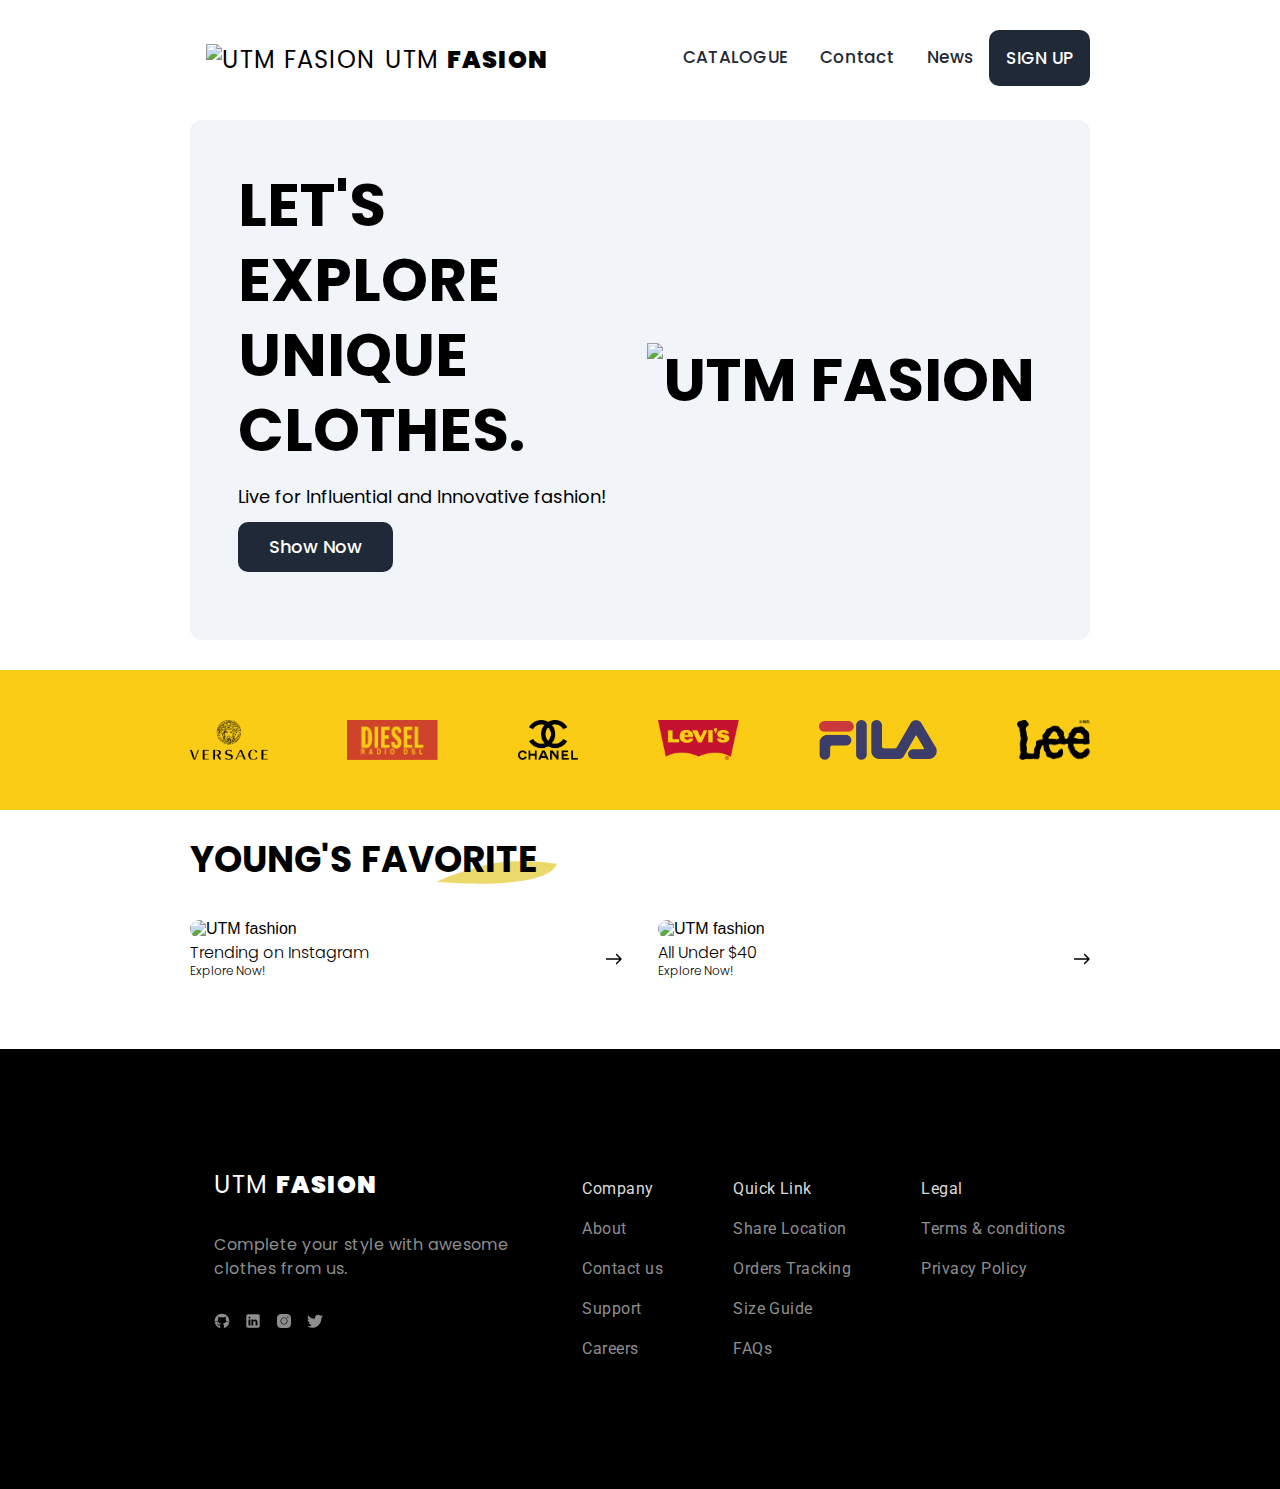
==== index.html @ 00e9301c "Redesign refactor" ====
<!doctype html>
<html>

<head>
  <meta charset="UTF-8" />
  <meta name="viewport" content="width=device-width, initial-scale=1.0" />
  <title>Cristian Brinza FAF-212 Lab2</title>
  <!-- CHANGE THESE VALUES -->
  <link rel="stylesheet" href="css/reset.css" />
  <link rel="stylesheet" href="css/style.css" />
  <script src="js/script.js"></script>


</head>

<body>



  <div class="topnav main" id="myTopnav">
    <a class="logo" href="#home"> <img id="topnav_logo" src="images/logo.png" alt="UTM FASION">UTM&nbsp;<span
        id="topnav_logo_bold"> FASION</span></a>
    <a href="#about" class="btn split">SIGN UP</a>

    <a href="#news" class="split">News</a>
    <a href="#contact" class="split" onclick="scroll_top_div('subscribe')">Contact</a>
    <a href="#news" class="split">CATALOGUE</a>
    <a href="javascript:void(0);" class="icon" onclick="myFunction()">
      <svg style="margin-right:30px" xmlns="http://www.w3.org/2000/svg" width="25" height="18" viewBox="0 0 18 12"
        fill="none">
        <path d="M0 12V10H18V12H0ZM0 7V5H18V7H0ZM0 2V0H18V2H0Z" fill="black" />
      </svg>
    </a>
  </div>


  </div>
  <div class="main">
    <div id="hero">
      <div id="hero_left">
        <div>
          <div>
            <span> LET'S <br class="br_hide">EXPLORE </span><br class="br_hide">
            <span>UNIQUE</span><br class="br_hide">
            <span> CLOTHES. </span>
          </div>


          <div id="hero_small_text">Live for Influential and Innovative fashion!</div>
        </div>

        <div class="btn btn_shop">
          Show Now
        </div>
      </div>

      <div id="hero_right">
        <img id="hero_img" src="images/hero_img.png" alt="UTM FASION">
      </div>
    </div>
  </div>



  <div id="companies">
    <div class="main" id="companies_inside">
      <img class="companies_logos_img" src="images/versace.png" alt="versace">
      <img class="companies_logos_img" src="images/disel.png" alt="">
      <img class="companies_logos_img" src="images/chanell.png" alt="">
      <img class="companies_logos_img" src="images/levis.png" alt="">
      <img class="companies_logos_img" src="images/fila.png" alt="">
      <img class="companies_logos_img" src="images/lee.png" alt="">




    </div>
  </div>





  <div class="main">


    <div id="young_title">
      Young's Favorite
      <svg id="young_svg" width="120" height="25" viewBox="0 0 186 35" fill="none" xmlns="http://www.w3.org/2000/svg">
        <path
          d="M84 3.97549C65.3333 8.30883 22.4 19.9755 0 31.9755C56.6667 37.3088 173.2 39.1755 186 3.97549C168 0.975492 122.4 -3.22451 84 3.97549Z"
          fill="#EBD96B"></path>
      </svg>

    </div>

      <div id="young_inside">

        <div class="young_card">
          <img class="young_inside_img" src="images/young_1.png" alt="UTM fashion">

          <div class="young_card_text">
            <div class="young_card_text_left">
              <span class="young_card_text_left_top">Trending on Instagram</span>
              <span class="young_card_text_left_bottom">Explore Now!</span>
            </div>
          
          <svg style="fill: #000;" width="1em" height="16" viewBox="0 0 34 24" fill="none"
            xmlns="http://www.w3.org/2000/svg">
            <path
              d="M33.0607 13.0607C33.6464 12.4749 33.6464 11.5251 33.0607 10.9393L23.5147 1.3934C22.9289 0.807611 21.9792 0.807611 21.3934 1.3934C20.8076 1.97919 20.8076 2.92893 21.3934 3.51472L29.8787 12L21.3934 20.4853C20.8076 21.0711 20.8076 22.0208 21.3934 22.6066C21.9792 23.1924 22.9289 23.1924 23.5147 22.6066L33.0607 13.0607ZM0 13.5L32 13.5V10.5L0 10.5L0 13.5Z">
            </path>
          </svg>
        </div>
      </div>

      <div class="young_card">
        <img class="young_inside_img" src="images/young_2.png" alt="UTM fashion">

        <div class="young_card_text">
          <div class="young_card_text_left">
            <span class="young_card_text_left_top">All Under $40</span>
            <span class="young_card_text_left_bottom">Explore Now!</span>
          </div>
        
        <svg style="fill: #000;" width="1em" height="16" viewBox="0 0 34 24" fill="none"
          xmlns="http://www.w3.org/2000/svg">
          <path
            d="M33.0607 13.0607C33.6464 12.4749 33.6464 11.5251 33.0607 10.9393L23.5147 1.3934C22.9289 0.807611 21.9792 0.807611 21.3934 1.3934C20.8076 1.97919 20.8076 2.92893 21.3934 3.51472L29.8787 12L21.3934 20.4853C20.8076 21.0711 20.8076 22.0208 21.3934 22.6066C21.9792 23.1924 22.9289 23.1924 23.5147 22.6066L33.0607 13.0607ZM0 13.5L32 13.5V10.5L0 10.5L0 13.5Z">
          </path>
        </svg>
      </div>
    

    </div>


  </div>
  </div>

  <footer>
    <div class="main">
      <div class="main" id="footer_inside">


        <div class="footer_div">

          <div id="footer_h1">
            UTM <span id="footer_logo_bold">FASION</span>
          </div>
          <div id="footer_h2">
            Complete your style with awesome clothes from us.
          </div>
          <div id="footer_icons">
            <svg class="text-2xl fill-current" xmlns="http://www.w3.org/2000/svg" viewBox="0 0 50 50" width="1em"
              height="1em">
              <path
                d="M17.791,46.836C18.502,46.53,19,45.823,19,45v-5.4c0-0.197,0.016-0.402,0.041-0.61C19.027,38.994,19.014,38.997,19,39 c0,0-3,0-3.6,0c-1.5,0-2.8-0.6-3.4-1.8c-0.7-1.3-1-3.5-2.8-4.7C8.9,32.3,9.1,32,9.7,32c0.6,0.1,1.9,0.9,2.7,2c0.9,1.1,1.8,2,3.4,2 c2.487,0,3.82-0.125,4.622-0.555C21.356,34.056,22.649,33,24,33v-0.025c-5.668-0.182-9.289-2.066-10.975-4.975 c-3.665,0.042-6.856,0.405-8.677,0.707c-0.058-0.327-0.108-0.656-0.151-0.987c1.797-0.296,4.843-0.647,8.345-0.714 c-0.112-0.276-0.209-0.559-0.291-0.849c-3.511-0.178-6.541-0.039-8.187,0.097c-0.02-0.332-0.047-0.663-0.051-0.999 c1.649-0.135,4.597-0.27,8.018-0.111c-0.079-0.5-0.13-1.011-0.13-1.543c0-1.7,0.6-3.5,1.7-5c-0.5-1.7-1.2-5.3,0.2-6.6 c2.7,0,4.6,1.3,5.5,2.1C21,13.4,22.9,13,25,13s4,0.4,5.6,1.1c0.9-0.8,2.8-2.1,5.5-2.1c1.5,1.4,0.7,5,0.2,6.6c1.1,1.5,1.7,3.2,1.6,5 c0,0.484-0.045,0.951-0.11,1.409c3.499-0.172,6.527-0.034,8.204,0.102c-0.002,0.337-0.033,0.666-0.051,0.999 c-1.671-0.138-4.775-0.28-8.359-0.089c-0.089,0.336-0.197,0.663-0.325,0.98c3.546,0.046,6.665,0.389,8.548,0.689 c-0.043,0.332-0.093,0.661-0.151,0.987c-1.912-0.306-5.171-0.664-8.879-0.682C35.112,30.873,31.557,32.75,26,32.969V33 c2.6,0,5,3.9,5,6.6V45c0,0.823,0.498,1.53,1.209,1.836C41.37,43.804,48,35.164,48,25C48,12.318,37.683,2,25,2S2,12.318,2,25 C2,35.164,8.63,43.804,17.791,46.836z">
              </path>
            </svg>
            <svg class="text-2xl fill-current" xmlns="http://www.w3.org/2000/svg" viewBox="0 0 50 50" width="1em"
              height="1em">
              <path
                d="M41,4H9C6.24,4,4,6.24,4,9v32c0,2.76,2.24,5,5,5h32c2.76,0,5-2.24,5-5V9C46,6.24,43.76,4,41,4z M17,20v19h-6V20H17z M11,14.47c0-1.4,1.2-2.47,3-2.47s2.93,1.07,3,2.47c0,1.4-1.12,2.53-3,2.53C12.2,17,11,15.87,11,14.47z M39,39h-6c0,0,0-9.26,0-10 c0-2-1-4-3.5-4.04h-0.08C27,24.96,26,27.02,26,29c0,0.91,0,10,0,10h-6V20h6v2.56c0,0,1.93-2.56,5.81-2.56 c3.97,0,7.19,2.73,7.19,8.26V39z">
              </path>
            </svg>
            <svg class="text-2xl fill-current" xmlns="http://www.w3.org/2000/svg" viewBox="0 0 50 50" width="1em"
              height="1em">
              <path
                d="M 16 3 C 8.83 3 3 8.83 3 16 L 3 34 C 3 41.17 8.83 47 16 47 L 34 47 C 41.17 47 47 41.17 47 34 L 47 16 C 47 8.83 41.17 3 34 3 L 16 3 z M 37 11 C 38.1 11 39 11.9 39 13 C 39 14.1 38.1 15 37 15 C 35.9 15 35 14.1 35 13 C 35 11.9 35.9 11 37 11 z M 25 14 C 31.07 14 36 18.93 36 25 C 36 31.07 31.07 36 25 36 C 18.93 36 14 31.07 14 25 C 14 18.93 18.93 14 25 14 z M 25 16 C 20.04 16 16 20.04 16 25 C 16 29.96 20.04 34 25 34 C 29.96 34 34 29.96 34 25 C 34 20.04 29.96 16 25 16 z">
              </path>
            </svg>
            <svg class="text-2xl fill-current" xmlns="http://www.w3.org/2000/svg" viewBox="0 0 50 50" width="1em"
              height="1em">
              <path
                d="M 50.0625 10.4375 C 48.214844 11.257813 46.234375 11.808594 44.152344 12.058594 C 46.277344 10.785156 47.910156 8.769531 48.675781 6.371094 C 46.691406 7.546875 44.484375 8.402344 42.144531 8.863281 C 40.269531 6.863281 37.597656 5.617188 34.640625 5.617188 C 28.960938 5.617188 24.355469 10.21875 24.355469 15.898438 C 24.355469 16.703125 24.449219 17.488281 24.625 18.242188 C 16.078125 17.8125 8.503906 13.71875 3.429688 7.496094 C 2.542969 9.019531 2.039063 10.785156 2.039063 12.667969 C 2.039063 16.234375 3.851563 19.382813 6.613281 21.230469 C 4.925781 21.175781 3.339844 20.710938 1.953125 19.941406 C 1.953125 19.984375 1.953125 20.027344 1.953125 20.070313 C 1.953125 25.054688 5.5 29.207031 10.199219 30.15625 C 9.339844 30.390625 8.429688 30.515625 7.492188 30.515625 C 6.828125 30.515625 6.183594 30.453125 5.554688 30.328125 C 6.867188 34.410156 10.664063 37.390625 15.160156 37.472656 C 11.644531 40.230469 7.210938 41.871094 2.390625 41.871094 C 1.558594 41.871094 0.742188 41.824219 -0.0585938 41.726563 C 4.488281 44.648438 9.894531 46.347656 15.703125 46.347656 C 34.617188 46.347656 44.960938 30.679688 44.960938 17.09375 C 44.960938 16.648438 44.949219 16.199219 44.933594 15.761719 C 46.941406 14.3125 48.683594 12.5 50.0625 10.4375 Z">
              </path>
            </svg>
          </div>
        </div>

        <div id="footer_right">

          <div>
            <div class="footer_title">Company</div>
            <div>About</div>
            <div>Contact us</div>
            <div>Support</div>
            <div>Careers</div>

          </div>
          <div>
            <div class="footer_title">Quick Link</div>
            <div>Share Location</div>
            <div>Orders Tracking</div>
            <div>Size Guide</div>
            <div>FAQs</div>

          </div>
          <div>
            <div class="footer_title">Legal</div>
            <div>Terms & conditions</div>
            <div>Privacy Policy</div>

          </div>
        </div>
      </div>
    </div>
  </footer>

</body>

</html>
---- css/style.css ----
@import url("https://fonts.googleapis.com/css?family=Inter");
@import url("https://fonts.googleapis.com/css2?family=Poppins:ital,wght@0,100;0,200;0,300;0,400;0,500;0,600;0,700;0,800;0,900;1,100;1,200;1,300;1,400;1,500;1,600;1,700;1,800;1,900&display=swap");
@import url("https://fonts.googleapis.com/css2?family=Roboto:ital,wght@0,100;0,300;0,400;0,500;0,700;0,900;1,100;1,300;1,400;1,500;1,700;1,900&display=swap");

body {
  margin: 0;
  font-family: Arial, Helvetica, sans-serif;
}

.btn {
  color: #fff !important;
  font-family: Poppins;
  font-size: 30px;
  font-style: normal;
  font-weight: 500;
  line-height: normal;
  letter-spacing: -1.5px;
  border-radius: 10px;
  background: rgb(31 41 55);
  padding: 20px 40px;
  border: 1px solid transparent;
}

.btn:hover {
  color: rgb(31 41 55) !important;
  background-color: white !important;
  border: 1px solid rgb(31 41 55);
}

.main {
  max-width: 1240px;
  margin: 0 auto;
}

.topnav {
  overflow: hidden;
  background-color: white;
  margin-top: 30px;
  margin-bottom: 30px;
}


.topnav a {
  float: left;
  color: rgb(31 41 55);
  font-family: Poppins;
  font-size: 22px;
  font-style: normal;
  font-weight: 500;
  line-height: normal;
  letter-spacing: 0.22px;
  text-align: center;
  padding: 14px 16px;
  text-decoration: none;
  font-size: 17px;

  text-align: center;
  display: flex;
  align-items: center;
}

/* Create a right-aligned (split) link inside the navigation bar */
.topnav a.split {
  float: right;
}

.topnav .logo {
  text-align: center;
  display: flex;
  align-items: center;
  color: #000;
  font-family: Poppins;
  font-size: 1.5rem;
  line-height: 2rem;
  font-style: normal;
  font-weight: 400;
  letter-spacing: 1.2px;
}

#topnav_logo_bold {
  font-weight: 900;
}

#topnav_logo {
  height: 2rem;
  width: auto;
  margin-right: 10px;
}
.topnav .icon {
  display: none;
}

@media screen and (max-width: 950px) {
  .topnav a:not(:first-child) {
    display: none;
  }
  .topnav a.icon {
    float: right;
    display: block;
  }
}

@media screen and (max-width: 950px) {
  .topnav.responsive {
    position: relative;
    width: 98vw;
    margin: 30px auto;
  }
  .topnav.responsive .icon {
    position: absolute;
    right: 0;
    top: 0;
  }
  .topnav.responsive a {
    float: none;
    display: block;
    text-align: left;
  }
}

footer {
  width: 100%;
  background: #000;
  color: #fff;
  padding: 120px 0;
  box-sizing: border-box;

  color: #8e8e8e;
  font-family: Roboto;
  font-size: 1rem;
  font-style: normal;
  font-weight: 400;
  line-height: 40px; /* 166.667% */
  letter-spacing: 0.48px;
}

#footer_inside {
  display: flex;
  justify-content: space-around;
}

.fill-current {
  fill: currentColor;
}
#footer_logo_bold {
  font-weight: 900;
}

#footer_h1 {
  color: #fff;
  font-family: Poppins;
  font-style: normal;
  font-weight: 400;

  letter-spacing: 1.2px;
  font-size: 1.5rem;
  line-height: 2rem;
}

#footer_h2 {
  color: #8e8e8e;
  font-family: Poppins, ui-sans-serif, system-ui, -apple-system,
    BlinkMacSystemFont, Segoe UI, Roboto, Helvetica Neue, Arial, Noto Sans,
    sans-serif, "Apple Color Emoji", "Segoe UI Emoji", Segoe UI Symbol,
    "Noto Color Emoji";
  font-size: 1rem;
  font-style: normal;
  font-weight: 400;
  line-height: 24px;
  letter-spacing: 0.48px;
  margin: 32px 0;
  max-width: 20rem;
}

#footer_icons {
  display: flex;
  gap: 15px;
}

#footer_div {
  max-width: 250px;
}

#footer_right {
  gap: 70px;
  display: flex;
}

.footer_title {
  color: #d9d9d9;
}




#hero{
    width: 100%;
    padding-left: 3rem;
    padding-right: 3rem;
    box-sizing: border-box;
    background-color: rgb(241 245 249 );
    display: flex;
    padding-top: 3rem;
    padding-bottom: 3rem;
    border-radius: 0.75rem ;
    -webkit-border-radius: 0.75rem ;
    -moz-border-radius: 0.75rem ;
    -ms-border-radius: 0.75rem ;
    -o-border-radius: 0.75rem ;
    font-family: Poppins;
    line-height: 1.25;
    font-weight: 700;
    font-size: 3.75rem;
    color: #000;
    justify-content: space-between;
    margin-bottom: 30px;
    
}

#hero_left{
  gap: 1rem;
  display: flex;
    flex-direction: column;
    align-items: flex-start;
}

#hero_small_text{
  font-size: 1.125rem;
    line-height: 1;
    font-weight: 400;
    margin-top: 20px;
}

.btn_shop{
  font-size: 1.125rem;
    line-height: 1.75rem;
    letter-spacing: normal;
    display: flex;
    justify-content: center;
    align-items: center;
    padding: 10px 30px;
    margin-bottom: 1.25rem;
}


#hero_img{
  max-height: 32rem;
}

#hero_right{
  width: 50%;
  display: flex;
}


#companies{
background-color: rgb(250, 204, 21);
width: 100%;
margin: 30px 0;
padding: 50px 0;
}


#companies_inside{
  display: flex;
  justify-content: space-between;

}
.companies_logos_img{
height: 60px;
}



#young_title{
  font-weight: 700;
  font-size: 2.25rem;
    line-height: 2.5rem;
    font-family: Poppins;
    color: #000;
    text-transform: uppercase;
}


#young_svg{

    margin-left: -100px;
    margin-top: 20px;
    position: absolute;
    z-index: -3;

}


#young_inside{
  margin:2.5rem 0;
  display: flex;
    justify-content: space-between;
    align-items: center;
}
.young_inside_img{
  width: 100%;
  height: 20rem;
  border-radius: 0.75rem ;
  -webkit-border-radius: 0.75rem ;
  -moz-border-radius: 0.75rem ;
  -ms-border-radius: 0.75rem ;
  -o-border-radius: 0.75rem ;
  object-fit: cover;
  object-position: top;
}


.young_card{
  width: 48%;
  margin-bottom: 30px;

}


.young_card_text{
  display: flex;
  font-family: Poppins;
  font-weight: 300;
  display: flex;
  align-items: center;
  justify-content: space-between;
}

.young_card_text_left{
  margin-top: 5px;
  display: flex;
  flex-direction: column;
}
.young_card_text_left_top{
  font-size: 1rem;
    line-height: 1.25rem;
}

.young_card_text_left_bottom{
  font-size: 0.75rem;
    line-height: 1rem;
}




@media (max-width:1300px) {
  .companies_logos_img {
    height: 40px;
}

.main {
  max-width: 900px;
 
}

#hero_img {
  max-height: 25rem;
}
#hero_right {
  align-items: center;
  justify-content: center;
}
}








@media (max-width:950px) {


  .br_hide{
    display: none;
  }


  #hero {

    justify-content: center;
    flex-direction: column;
    align-items: center;
    text-align: center;
    width: 96vw;
    margin-left: auto;
    margin-right: auto;
}
#hero_left {
  align-items: center;
}
#companies_inside {
  display: flex;
  justify-content: space-around;
  gap: 40px;
  padding: 50px;
  box-sizing: border-box;
  flex-wrap: wrap;
  flex-direction: row;
}

footer{
  padding-left: 20px;
  padding-right: 20px;
  box-sizing: border-box;
}
#footer_inside {
  display: flex;
  justify-content: space-around;
  flex-direction: column-reverse;
  gap: 60px;
  align-items: center;
  max-width: 550px;
  width: 100%;
}
.footer_div{
  display: flex;
    flex-direction: column;
    align-items: flex-start;
    width: 100%;
   
}
#footer_h2{
  margin: 5px 0 10px 0;
}
#footer_right {
  display: flex;
  justify-content: space-between;
  width: 100%;
  align-items: flex-start;

}

#young_inside {
  flex-direction: column;
}

.young_card {
  width: 70%;
}

#young_title{
  width: 70%;
  margin-left: auto;
  margin-right: auto;
}


}


@media (max-width:650px) {
  .young_card {
    width: 90%;
}
#young_title{
  width: 90%;
  margin-left: auto;
  margin-right: auto;
}
#hero{
  padding-left: 1rem;
    padding-right: 1rem 
}

#footer_right {
  display: flex;
  justify-content: space-between;
  flex-direction: row;
  flex-wrap: wrap;
  width: 100%;
  align-items: center;
  gap: 30px;
}


.footer_div, .footer_h2 {
  align-items: center;

}

footer{
  padding-left: 30px;
  padding-right: 30px;
  box-sizing: border-box;
}
}
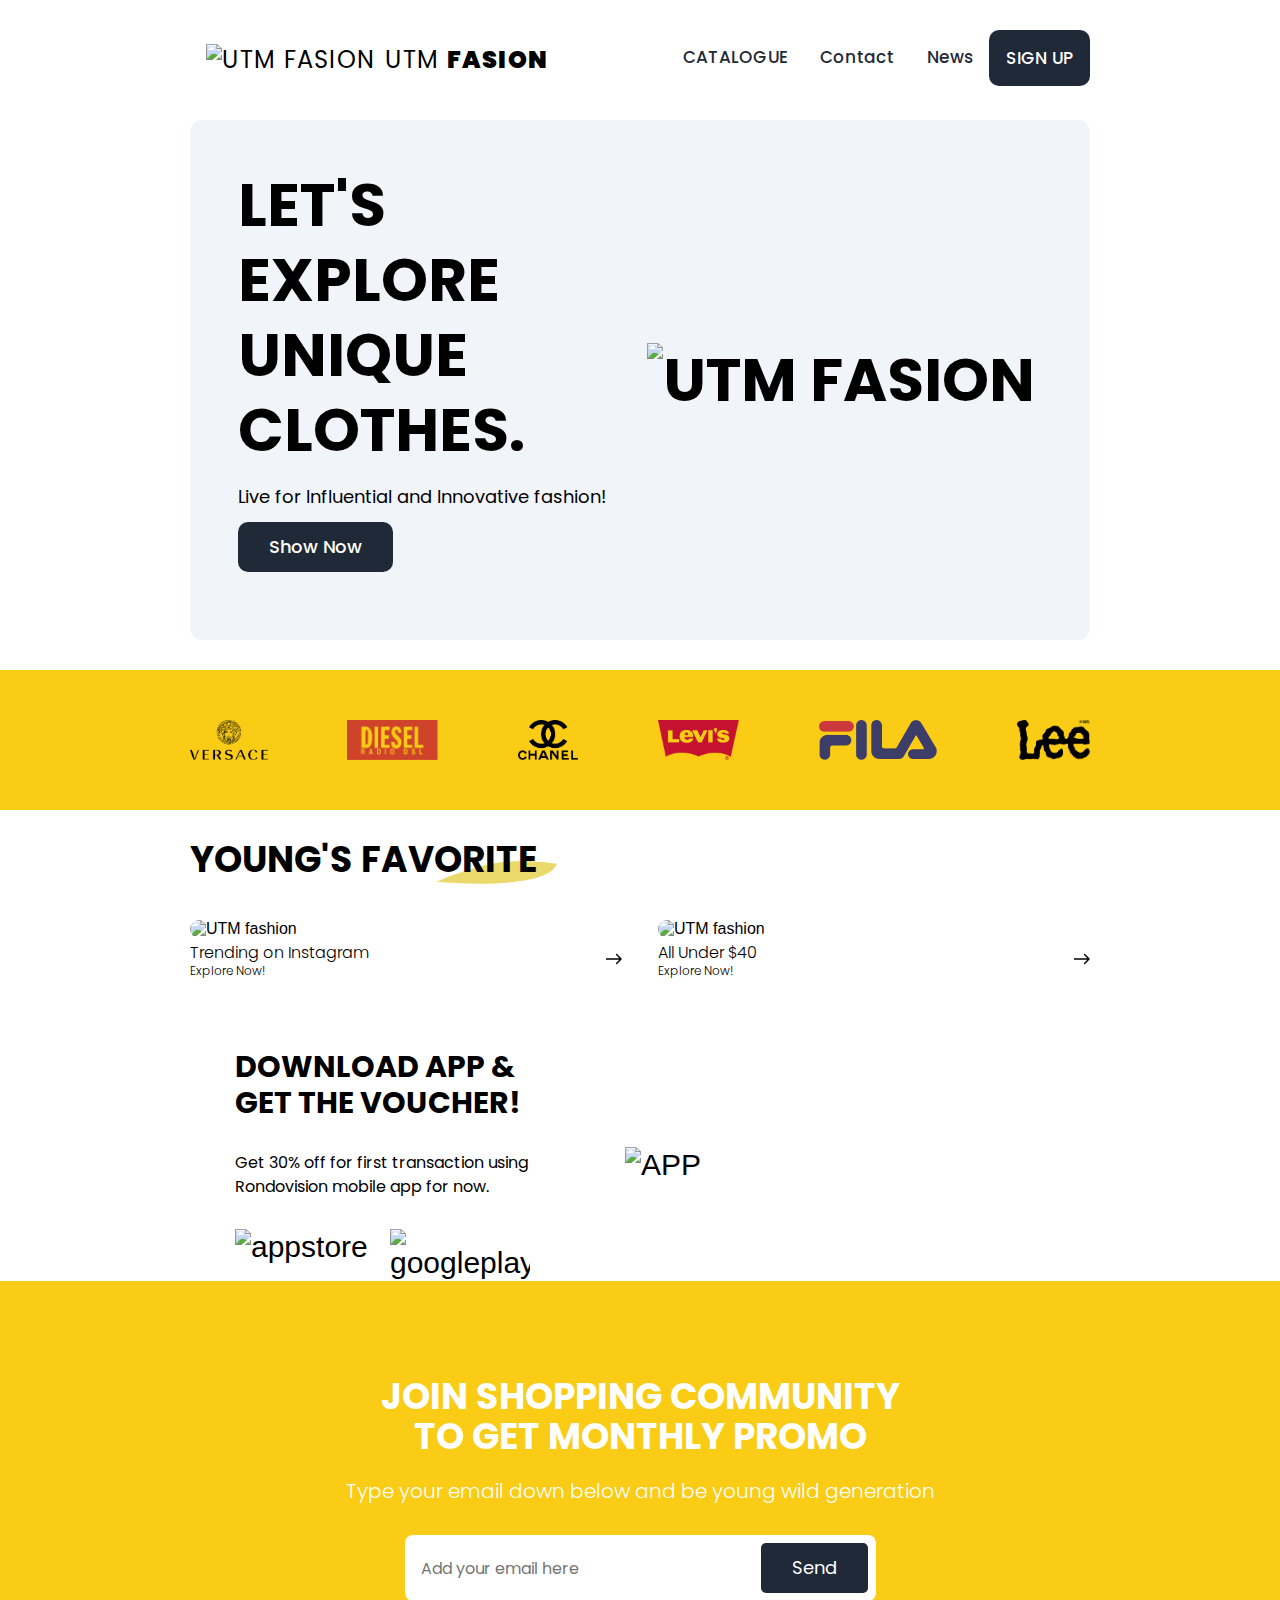
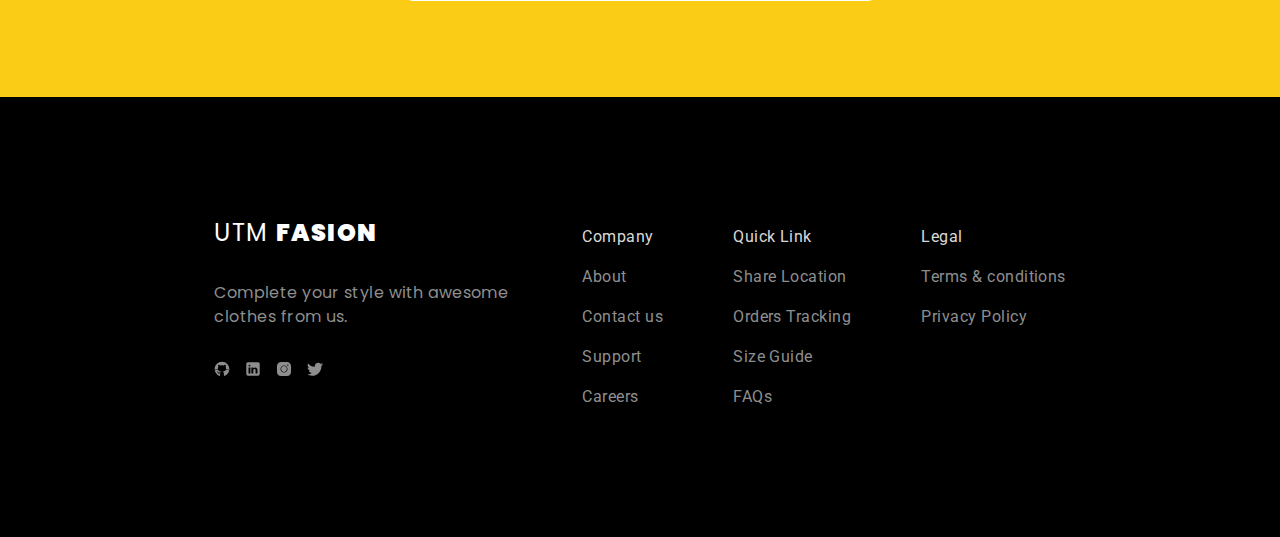
==== commit bd174a7b: "added new app responsive block" ====
--- a/index.html
+++ b/index.html
@@ -136,7 +136,52 @@
 
 
   </div>
-  </div>
+
+
+<div class="main" id="app">
+
+  <div id="app_left">
+    <div id="app_title">
+DOWNLOAD APP &amp; 
+        <br> 
+        GET THE VOUCHER!
+    </div>
+
+    <p id="app_subtitle">Get 30% off for first transaction using Rondovision mobile app for now.</p>
+ <div id="app_btns">
+  <img class="app_btn" src="images/appstore.png" alt="appstore">
+  <img class="app_btn" src="images/googleplay.png" alt="googleplay">
+ </div>
+ 
+  </div>
+    <img id="app_img" src="images/app.png" alt="APP">
+  
+</div>
+
+  </div>
+
+<div id="subscribe">
+
+<div class="main" id="subscribe_inside">
+
+
+  <div id="subscribe_text">
+    JOIN SHOPPING COMMUNITY TO GET MONTHLY PROMO
+  </div>
+  <div id="subscribe_subtext">
+    Type your email down below and be young wild generation
+  </div>
+
+  <form id="subscribe_form">
+    <input  type="email" placeholder="Add your email here" required="" id="subscribe_input">
+    <button type="submit" class="subscribe_form_btn">Send</button>
+  </form>
+</div>
+
+
+</div>
+
+
 
   <footer>
     <div class="main">
--- a/css/style.css
+++ b/css/style.css
@@ -343,6 +343,131 @@
 }
 
 
+#subscribe{
+  width: 100%;
+  background-color: #facc15;
+  padding-top: 6rem;
+    padding-bottom: 6rem;
+}
+
+#subscribe_text{
+  font-weight: 500;
+color: #fff;
+font-size: 2.25rem;
+line-height: 2.5rem;
+    font-family: Poppins;
+  font-weight: 700;
+  
+  max-width: 36rem;
+  width: 100%;
+  text-align: center;
+  margin-bottom: 20px;
+}
+
+
+#subscribe_subtext{
+  font-weight: 500;
+color: #fff;
+    font-size: 1.25rem;
+    line-height: 1.75rem;
+    font-family: Poppins;
+  font-weight: 300;
+  text-align: center;
+  width: 100%;
+
+  margin-bottom: 30px;
+  
+}
+
+#subscribe_inside{
+  display: flex;
+  flex-direction: column;
+  align-items: center;
+}
+
+#subscribe_form{
+  display: flex;
+  gap: 1rem;
+  margin-left: auto;
+  margin-right: auto;
+  background-color: #fff;
+  border-radius: 0.5rem ;
+  -webkit-border-radius: 0.5rem ;
+  -moz-border-radius: 0.5rem ;
+  -ms-border-radius: 0.5rem ;
+  -o-border-radius: 0.5rem ;
+  padding: 0.5rem;
+}
+
+.subscribe_form_btn{
+    font-size: 1.125rem;
+    line-height: 1.75rem;
+    letter-spacing: normal;
+    padding: 10px 30px;
+    color: #fff !important;
+    font-family: Poppins;
+    border-radius: 5px;
+    background: rgb(31 41 55);
+    border: 1px solid transparent;
+    -webkit-border-radius: 5px;
+    -moz-border-radius: 5px;
+    -ms-border-radius: 5px;
+    -o-border-radius: 5px;
+}
+
+#subscribe_input{
+  padding-left: 0.5rem;
+    padding-right: 0.5rem;
+    background-color: transparent;
+    font-family: Poppins;
+    color: #f1f1f1;
+    box-sizing: border-box;
+    border-width: 0;
+    border-style: solid;
+    border-color: #e5e7eb;
+    border-radius: 5px;
+    font-size: 1rem;
+
+   
+}
+
+#app{
+  font-size: 1.875rem;
+    line-height: 2.25rem;
+    display: flex;
+    justify-content: space-around;
+    align-items: center;
+}
+
+#app_title{
+  font-family: Poppins;
+  font-weight: 700;
+  font-size: 1.875rem;
+    line-height: 2.25rem;
+}
+
+#app_img{
+  width: 420px;
+}
+
+#app_btns{
+  display: flex;
+  gap:15px
+}
+
+.app_btn{
+  width: 140px;
+  height: auto;
+}
+#app_subtitle{
+  font-family: Poppins;
+  font-weight: 400;
+  font-size: 1rem;
+    line-height: 1.5rem;
+    max-width: 300px;
+    margin: 30px 0;
+
+}
 
 
 @media (max-width:1300px) {
@@ -452,7 +577,16 @@
 }
 
 
+@media (max-width:750px) {
+  #app {
+    flex-direction: column;
+    gap: 20px;
+}
+
+}
 @media (max-width:650px) {
+
+
   .young_card {
     width: 90%;
 }
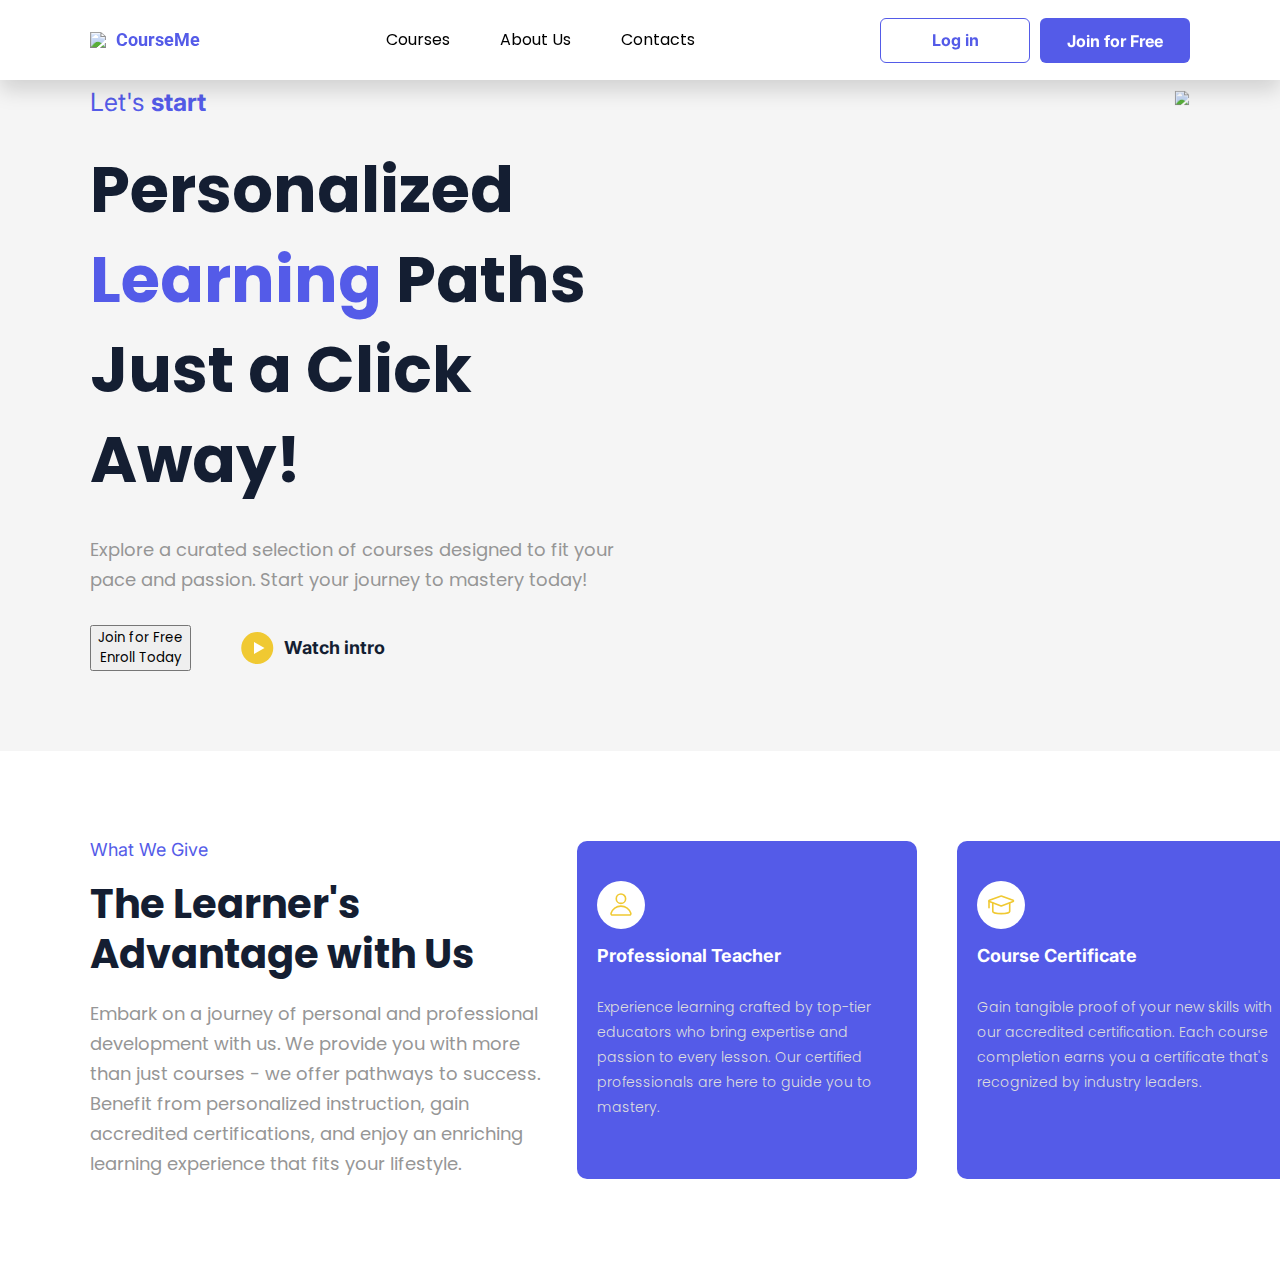
==== commit 37954fb9: "refactor: adjust extensibility of benefits section" ====
--- a/index.html
+++ b/index.html
@@ -2,257 +2,360 @@
 <html>
 
 <head>
-  <meta charset="UTF-8" />
-  <meta name="viewport" content="width=device-width, initial-scale=1.0" />
-  <title>Cristian Brinza FAF-212 Lab2</title>
-  <!-- CHANGE THESE VALUES -->
-  <link rel="stylesheet" href="css/reset.css" />
-  <link rel="stylesheet" href="css/style.css" />
-  <script src="js/script.js"></script>
-
-
+    <meta charset="UTF-8" />
+    <meta name="viewport" content="width=device-width, initial-scale=1.0" />
+    <title>CourseMe</title>
+    <link rel="icon" type="image/x-icon" href="/icons/logo.svg">
+    <link rel="preconnect" href="https://fonts.googleapis.com">
+    <link rel="preconnect" href="https://fonts.gstatic.com" crossorigin>
+    <link
+        href="https://fonts.googleapis.com/css2?family=IBM+Plex+Mono:ital,wght@0,100;0,200;0,300;0,400;0,500;0,600;0,700;1,100;1,200;1,300;1,400;1,500;1,600;1,700&family=Inter:wght@200;400;500;600;700&family=Open+Sans&family=Poppins:ital,wght@0,100;0,200;0,300;0,400;0,500;0,600;0,700;0,800;0,900;1,100;1,200;1,300;1,400;1,500;1,600;1,700;1,800;1,900&display=swap"
+        rel="stylesheet">
+    <link
+        href="https://fonts.googleapis.com/css2?family=IBM+Plex+Mono:ital,wght@0,100;0,200;0,300;0,400;0,500;0,600;0,700;1,100;1,200;1,300;1,400;1,500;1,600;1,700&family=Inter:wght@200;400;500;600;700&family=Open+Sans&family=Poppins:ital,wght@0,100;0,200;0,300;0,400;0,500;0,600;0,700;0,800;0,900;1,100;1,200;1,300;1,400;1,500;1,600;1,700;1,800;1,900&family=Roboto:ital,wght@0,100;0,300;0,400;0,500;0,700;0,900;1,100;1,300;1,400;1,500;1,700;1,900&display=swap"
+        rel="stylesheet">
+    <link rel="stylesheet" href="/styles/reset.css" />
+    <link rel="stylesheet" href="/styles/footer.css" />
+    <link rel="stylesheet" href="/styles/global.css" />
+    <link rel="stylesheet" href="/styles/header.css" />
+    <link rel="stylesheet" href="/styles/hero.css" />
+    <link rel="stylesheet" href="/styles/benefits.css" />
+    <link rel="stylesheet" href="/styles/about-us.css" />
+    <link rel="stylesheet" href="/styles/courses.css" />
+    <link rel="stylesheet" href="/styles/testimonials.css" />
 </head>
 
 <body>
-
-
-
-  <div class="topnav main" id="myTopnav">
-    <a class="logo" href="#home"> <img id="topnav_logo" src="images/logo.png" alt="UTM FASION">UTM&nbsp;<span
-        id="topnav_logo_bold"> FASION</span></a>
-    <a href="#about" class="btn split">SIGN UP</a>
-
-    <a href="#news" class="split">News</a>
-    <a href="#contact" class="split" onclick="scroll_top_div('subscribe')">Contact</a>
-    <a href="#news" class="split">CATALOGUE</a>
-    <a href="javascript:void(0);" class="icon" onclick="myFunction()">
-      <svg style="margin-right:30px" xmlns="http://www.w3.org/2000/svg" width="25" height="18" viewBox="0 0 18 12"
-        fill="none">
-        <path d="M0 12V10H18V12H0ZM0 7V5H18V7H0ZM0 2V0H18V2H0Z" fill="black" />
-      </svg>
-    </a>
-  </div>
-
-
-  </div>
-  <div class="main">
-    <div id="hero">
-      <div id="hero_left">
-        <div>
-          <div>
-            <span> LET'S <br class="br_hide">EXPLORE </span><br class="br_hide">
-            <span>UNIQUE</span><br class="br_hide">
-            <span> CLOTHES. </span>
-          </div>
-
-
-          <div id="hero_small_text">Live for Influential and Innovative fashion!</div>
-        </div>
-
-        <div class="btn btn_shop">
-          Show Now
-        </div>
-      </div>
-
-      <div id="hero_right">
-        <img id="hero_img" src="images/hero_img.png" alt="UTM FASION">
-      </div>
+    <div class="header">
+        <a href="#">
+            <div class="brand-logo">
+                <img class="logo" src="icons/logo.svg">
+                <p>CourseMe</p>
+            </div>
+        </a>
+        <div class="header-menu">
+            <a href="#courses">
+                <p>Courses</p>
+            </a>
+            <a href="#about-us">
+                <p>About Us</p>
+            </a>
+            <a href="#footer">
+                <p>Contacts</p>
+            </a>
+
+
+        </div>
+        <div class="header-button-group">
+            <a href="pages/log-in.html">
+                <button class="log-in-button">
+                    <p>Log in</p>
+                </button>
+            </a>
+            <a href="pages/sign-up.html">
+                <button class="register-button">
+                    <p>Join for Free</p>
+                </button>
+            </a>
+        </div>
     </div>
-  </div>
-
-
-
-  <div id="companies">
-    <div class="main" id="companies_inside">
-      <img class="companies_logos_img" src="images/versace.png" alt="versace">
-      <img class="companies_logos_img" src="images/disel.png" alt="">
-      <img class="companies_logos_img" src="images/chanell.png" alt="">
-      <img class="companies_logos_img" src="images/levis.png" alt="">
-      <img class="companies_logos_img" src="images/fila.png" alt="">
-      <img class="companies_logos_img" src="images/lee.png" alt="">
-
-
-
-
+
+    <div class="hero-block" id="hero">
+        <div class="hero-text">
+            <p class="hero-headline">Let's <span class="bold">start</span></p>
+            <p class="hero-subline">
+                Personalized <span class="blue">Learning</span> Paths Just a Click Away!
+            </p>
+            <p class="hero-decription">Explore a curated selection of courses designed to fit your pace and passion.
+                Start your journey to
+                mastery today!</p>
+            <div class="hero-call-to-action">
+                <a href="pages/sign-up.html">
+                    <button class="enroll-button">
+                        <p class="text-join">Join for Free</p>
+                        <p class="text-enroll">Enroll Today</p>
+                    </button>
+                </a>
+                <a href="https://www.youtube.com/watch?v=dQw4w9WgXcQ&ab_channel=RickAstley" class="play-video-box">
+                    <img class="play-img" src="icons/play-img.svg" alt="Play">
+                    <p>Watch intro</p>
+                </a>
+            </div>
+        </div>
+        <div class="hero-img-box">
+            <img class="hero-img" src="images/hero-img.svg">
+        </div>
     </div>
-  </div>
-
-
-
-
-
-  <div class="main">
-
-
-    <div id="young_title">
-      Young's Favorite
-      <svg id="young_svg" width="120" height="25" viewBox="0 0 186 35" fill="none" xmlns="http://www.w3.org/2000/svg">
-        <path
-          d="M84 3.97549C65.3333 8.30883 22.4 19.9755 0 31.9755C56.6667 37.3088 173.2 39.1755 186 3.97549C168 0.975492 122.4 -3.22451 84 3.97549Z"
-          fill="#EBD96B"></path>
-      </svg>
-
+
+    <div class="benefits">
+        <div class="intro-to-benefits">
+            <p class="intro-message">What We Give</p>
+            <p class="proposal-message">The Learner's Advantage with Us</p>
+            <p class="description">Embark on a journey of personal and professional development with us. We provide
+                you
+                with more than just courses - we offer pathways to success. Benefit from personalized instruction, gain
+                accredited certifications, and enjoy an enriching learning experience that fits your lifestyle.</p>
+        </div>
+        <div class="benefit-enum">
+            <div class="benefit-box">
+                <img class="logo" src="icons/teacher.svg">
+                <p class="perk-name">Professional Teacher</p>
+                <p class="perk-description">Experience learning crafted by top-tier educators who bring expertise and
+                    passion to every lesson.
+                    Our certified professionals are here to guide you to mastery.</p>
+            </div>
+            <div class="benefit-box">
+                <img class="logo" src="icons/graduation-hat.svg">
+                <p class="perk-name">Course Certificate</p>
+                <p class="perk-description">Gain tangible proof of your new skills with our accredited certification.
+                    Each course completion earns you a certificate that's recognized by industry leaders.</p>
+            </div>
+            <div class="benefit-box">
+                <img class="logo" src="icons/reward.svg">
+                <p class="perk-name">Interesting Learning</p>
+                <p class="perk-description">Dive into courses designed to captivate and inspire. With interactive
+                    content and hands-on projects, we make learning not just educational, but truly fascinating.</p>
+            </div>
+        </div>
     </div>
 
-      <div id="young_inside">
-
-        <div class="young_card">
-          <img class="young_inside_img" src="images/young_1.png" alt="UTM fashion">
-
-          <div class="young_card_text">
-            <div class="young_card_text_left">
-              <span class="young_card_text_left_top">Trending on Instagram</span>
-              <span class="young_card_text_left_bottom">Explore Now!</span>
-            </div>
-          
-          <svg style="fill: #000;" width="1em" height="16" viewBox="0 0 34 24" fill="none"
-            xmlns="http://www.w3.org/2000/svg">
-            <path
-              d="M33.0607 13.0607C33.6464 12.4749 33.6464 11.5251 33.0607 10.9393L23.5147 1.3934C22.9289 0.807611 21.9792 0.807611 21.3934 1.3934C20.8076 1.97919 20.8076 2.92893 21.3934 3.51472L29.8787 12L21.3934 20.4853C20.8076 21.0711 20.8076 22.0208 21.3934 22.6066C21.9792 23.1924 22.9289 23.1924 23.5147 22.6066L33.0607 13.0607ZM0 13.5L32 13.5V10.5L0 10.5L0 13.5Z">
-            </path>
-          </svg>
-        </div>
-      </div>
-
-      <div class="young_card">
-        <img class="young_inside_img" src="images/young_2.png" alt="UTM fashion">
-
-        <div class="young_card_text">
-          <div class="young_card_text_left">
-            <span class="young_card_text_left_top">All Under $40</span>
-            <span class="young_card_text_left_bottom">Explore Now!</span>
-          </div>
-        
-        <svg style="fill: #000;" width="1em" height="16" viewBox="0 0 34 24" fill="none"
-          xmlns="http://www.w3.org/2000/svg">
-          <path
-            d="M33.0607 13.0607C33.6464 12.4749 33.6464 11.5251 33.0607 10.9393L23.5147 1.3934C22.9289 0.807611 21.9792 0.807611 21.3934 1.3934C20.8076 1.97919 20.8076 2.92893 21.3934 3.51472L29.8787 12L21.3934 20.4853C20.8076 21.0711 20.8076 22.0208 21.3934 22.6066C21.9792 23.1924 22.9289 23.1924 23.5147 22.6066L33.0607 13.0607ZM0 13.5L32 13.5V10.5L0 10.5L0 13.5Z">
-          </path>
-        </svg>
-      </div>
-    
-
-    </div>
-
-
-  </div>
-
-
-<div class="main" id="app">
-
-  <div id="app_left">
-    <div id="app_title">
-DOWNLOAD APP &amp; 
-        <br> 
-        GET THE VOUCHER!
-    </div>
-
-    <p id="app_subtitle">Get 30% off for first transaction using Rondovision mobile app for now.</p>
- <div id="app_btns">
-  <img class="app_btn" src="images/appstore.png" alt="appstore">
-  <img class="app_btn" src="images/googleplay.png" alt="googleplay">
- </div>
- 
-  </div>
-    <img id="app_img" src="images/app.png" alt="APP">
-  
-</div>
-
-  </div>
-
-<div id="subscribe">
-
-<div class="main" id="subscribe_inside">
-
-
-  <div id="subscribe_text">
-    JOIN SHOPPING COMMUNITY TO GET MONTHLY PROMO
-  </div>
-  <div id="subscribe_subtext">
-    Type your email down below and be young wild generation
-  </div>
-
-  <form id="subscribe_form">
-    <input  type="email" placeholder="Add your email here" required="" id="subscribe_input">
-    <button type="submit" class="subscribe_form_btn">Send</button>
-  </form>
-</div>
-
-
-</div>
-
-
-
-  <footer>
-    <div class="main">
-      <div class="main" id="footer_inside">
-
-
-        <div class="footer_div">
-
-          <div id="footer_h1">
-            UTM <span id="footer_logo_bold">FASION</span>
-          </div>
-          <div id="footer_h2">
-            Complete your style with awesome clothes from us.
-          </div>
-          <div id="footer_icons">
-            <svg class="text-2xl fill-current" xmlns="http://www.w3.org/2000/svg" viewBox="0 0 50 50" width="1em"
-              height="1em">
-              <path
-                d="M17.791,46.836C18.502,46.53,19,45.823,19,45v-5.4c0-0.197,0.016-0.402,0.041-0.61C19.027,38.994,19.014,38.997,19,39 c0,0-3,0-3.6,0c-1.5,0-2.8-0.6-3.4-1.8c-0.7-1.3-1-3.5-2.8-4.7C8.9,32.3,9.1,32,9.7,32c0.6,0.1,1.9,0.9,2.7,2c0.9,1.1,1.8,2,3.4,2 c2.487,0,3.82-0.125,4.622-0.555C21.356,34.056,22.649,33,24,33v-0.025c-5.668-0.182-9.289-2.066-10.975-4.975 c-3.665,0.042-6.856,0.405-8.677,0.707c-0.058-0.327-0.108-0.656-0.151-0.987c1.797-0.296,4.843-0.647,8.345-0.714 c-0.112-0.276-0.209-0.559-0.291-0.849c-3.511-0.178-6.541-0.039-8.187,0.097c-0.02-0.332-0.047-0.663-0.051-0.999 c1.649-0.135,4.597-0.27,8.018-0.111c-0.079-0.5-0.13-1.011-0.13-1.543c0-1.7,0.6-3.5,1.7-5c-0.5-1.7-1.2-5.3,0.2-6.6 c2.7,0,4.6,1.3,5.5,2.1C21,13.4,22.9,13,25,13s4,0.4,5.6,1.1c0.9-0.8,2.8-2.1,5.5-2.1c1.5,1.4,0.7,5,0.2,6.6c1.1,1.5,1.7,3.2,1.6,5 c0,0.484-0.045,0.951-0.11,1.409c3.499-0.172,6.527-0.034,8.204,0.102c-0.002,0.337-0.033,0.666-0.051,0.999 c-1.671-0.138-4.775-0.28-8.359-0.089c-0.089,0.336-0.197,0.663-0.325,0.98c3.546,0.046,6.665,0.389,8.548,0.689 c-0.043,0.332-0.093,0.661-0.151,0.987c-1.912-0.306-5.171-0.664-8.879-0.682C35.112,30.873,31.557,32.75,26,32.969V33 c2.6,0,5,3.9,5,6.6V45c0,0.823,0.498,1.53,1.209,1.836C41.37,43.804,48,35.164,48,25C48,12.318,37.683,2,25,2S2,12.318,2,25 C2,35.164,8.63,43.804,17.791,46.836z">
-              </path>
-            </svg>
-            <svg class="text-2xl fill-current" xmlns="http://www.w3.org/2000/svg" viewBox="0 0 50 50" width="1em"
-              height="1em">
-              <path
-                d="M41,4H9C6.24,4,4,6.24,4,9v32c0,2.76,2.24,5,5,5h32c2.76,0,5-2.24,5-5V9C46,6.24,43.76,4,41,4z M17,20v19h-6V20H17z M11,14.47c0-1.4,1.2-2.47,3-2.47s2.93,1.07,3,2.47c0,1.4-1.12,2.53-3,2.53C12.2,17,11,15.87,11,14.47z M39,39h-6c0,0,0-9.26,0-10 c0-2-1-4-3.5-4.04h-0.08C27,24.96,26,27.02,26,29c0,0.91,0,10,0,10h-6V20h6v2.56c0,0,1.93-2.56,5.81-2.56 c3.97,0,7.19,2.73,7.19,8.26V39z">
-              </path>
-            </svg>
-            <svg class="text-2xl fill-current" xmlns="http://www.w3.org/2000/svg" viewBox="0 0 50 50" width="1em"
-              height="1em">
-              <path
-                d="M 16 3 C 8.83 3 3 8.83 3 16 L 3 34 C 3 41.17 8.83 47 16 47 L 34 47 C 41.17 47 47 41.17 47 34 L 47 16 C 47 8.83 41.17 3 34 3 L 16 3 z M 37 11 C 38.1 11 39 11.9 39 13 C 39 14.1 38.1 15 37 15 C 35.9 15 35 14.1 35 13 C 35 11.9 35.9 11 37 11 z M 25 14 C 31.07 14 36 18.93 36 25 C 36 31.07 31.07 36 25 36 C 18.93 36 14 31.07 14 25 C 14 18.93 18.93 14 25 14 z M 25 16 C 20.04 16 16 20.04 16 25 C 16 29.96 20.04 34 25 34 C 29.96 34 34 29.96 34 25 C 34 20.04 29.96 16 25 16 z">
-              </path>
-            </svg>
-            <svg class="text-2xl fill-current" xmlns="http://www.w3.org/2000/svg" viewBox="0 0 50 50" width="1em"
-              height="1em">
-              <path
-                d="M 50.0625 10.4375 C 48.214844 11.257813 46.234375 11.808594 44.152344 12.058594 C 46.277344 10.785156 47.910156 8.769531 48.675781 6.371094 C 46.691406 7.546875 44.484375 8.402344 42.144531 8.863281 C 40.269531 6.863281 37.597656 5.617188 34.640625 5.617188 C 28.960938 5.617188 24.355469 10.21875 24.355469 15.898438 C 24.355469 16.703125 24.449219 17.488281 24.625 18.242188 C 16.078125 17.8125 8.503906 13.71875 3.429688 7.496094 C 2.542969 9.019531 2.039063 10.785156 2.039063 12.667969 C 2.039063 16.234375 3.851563 19.382813 6.613281 21.230469 C 4.925781 21.175781 3.339844 20.710938 1.953125 19.941406 C 1.953125 19.984375 1.953125 20.027344 1.953125 20.070313 C 1.953125 25.054688 5.5 29.207031 10.199219 30.15625 C 9.339844 30.390625 8.429688 30.515625 7.492188 30.515625 C 6.828125 30.515625 6.183594 30.453125 5.554688 30.328125 C 6.867188 34.410156 10.664063 37.390625 15.160156 37.472656 C 11.644531 40.230469 7.210938 41.871094 2.390625 41.871094 C 1.558594 41.871094 0.742188 41.824219 -0.0585938 41.726563 C 4.488281 44.648438 9.894531 46.347656 15.703125 46.347656 C 34.617188 46.347656 44.960938 30.679688 44.960938 17.09375 C 44.960938 16.648438 44.949219 16.199219 44.933594 15.761719 C 46.941406 14.3125 48.683594 12.5 50.0625 10.4375 Z">
-              </path>
-            </svg>
-          </div>
-        </div>
-
-        <div id="footer_right">
-
-          <div>
-            <div class="footer_title">Company</div>
-            <div>About</div>
-            <div>Contact us</div>
-            <div>Support</div>
-            <div>Careers</div>
-
-          </div>
-          <div>
-            <div class="footer_title">Quick Link</div>
-            <div>Share Location</div>
-            <div>Orders Tracking</div>
-            <div>Size Guide</div>
-            <div>FAQs</div>
-
-          </div>
-          <div>
-            <div class="footer_title">Legal</div>
-            <div>Terms & conditions</div>
-            <div>Privacy Policy</div>
-
-          </div>
-        </div>
-      </div>
-    </div>
-  </footer>
-
+    <!-- <div class="about-us" id="about-us">
+        <img style="scale: 90%;" src="images/spotlight-course.svg">
+        <div class="description">
+            <p class="title">About CourseMe</p>
+            <p class="headline">Empower Your Future with CourseMe Interactive Learning Programs</p>
+            <p class="course-description">At CourseMe, we believe in empowering individuals through education. Our
+                e-learning platform offers a wide range of courses designed to enhance skills and advance careers. Since
+                our inception, we have been committed to providing accessible, high-quality education to learners around
+                the world.</p>
+            <div class="statistics">
+                <div class="metric">
+                    <p class="number">100+</p>
+                    <p>Active Courses</p>
+                </div>
+                <div class="metric">
+                    <p class="number">5,000+</p>
+                    <p>Enrolled Students</p>
+                </div>
+                <div class="metric">
+                    <p class="number">1,000+</p>
+                    <p>Expert Instructors</p>
+                </div>
+            </div>
+        </div>
+    </div> -->
+
+    <!-- <div class="preview-courses" id="courses">
+        <div class="courses-list">
+            <div class="course-box">
+                <div class="img-box">
+                    <img src="images/course-1.png">
+                    <p>$ 20 USD</p>
+                    <div class="shadow"></div>
+                    <div class="best-course-ticket">
+                        <p>Best Course</p>
+                    </div>
+                </div>
+                <div class="course-review">
+                    <div class="course-name-views">
+                        <p class="course-name">HTML & CSS</p>
+                        <p class="views">1,500 Views</p>
+                    </div>
+                    <div style="
+                        display: flex; 
+                        flex-direction: row;">
+                        <p style="margin-right: 10px;">120 Videos</p>
+                        <p>2 Teachers</p>
+                    </div>
+                </div>
+            </div>
+            <div class="course-box">
+                <div class="img-box">
+                    <img src="images/course-2.png">
+                    <p>$ 32 USD</p>
+                    <div class="shadow"></div>
+                    <div class="best-course-ticket">
+                        <p>Best Course</p>
+                    </div>
+                </div>
+                <div class="course-review">
+                    <div class="course-name-views">
+                        <p class="course-name">Art of Photography</p>
+                        <p class="views">2,100 Views</p>
+                    </div>
+                    <div style="
+                        display: flex; 
+                        flex-direction: row;">
+                        <p style="margin-right: 10px;">100 Videos</p>
+                        <p>2 Teachers</p>
+                    </div>
+                </div>
+            </div>
+            <div class="course-box">
+                <div class="img-box">
+                    <img src="images/course-3.png">
+                    <p>$ 12 USD</p>
+                    <div class="shadow"></div>
+                    <div class="best-course-ticket">
+                        <p>Best Course</p>
+                    </div>
+                </div>
+                <div class="course-review">
+                    <div class="course-name-views">
+                        <p class="course-name">TypeScript</p>
+                        <p class="views">1,500 Views</p>
+                    </div>
+                    <div style="
+                        display: flex; 
+                        flex-direction: row;">
+                        <p style="margin-right: 10px;">120 Videos</p>
+                        <p>2 Teachers</p>
+                    </div>
+                </div>
+            </div>
+            <div class="course-box">
+                <div class="img-box">
+                    <img src="images/course-4.png">
+                    <p>$ 20 USD</p>
+                    <div class="shadow"></div>
+                    <div class="best-course-ticket">
+                        <p>Best Course</p>
+                    </div>
+                </div>
+                <div class="course-review">
+                    <div class="course-name-views">
+                        <p class="course-name">UI/UX</p>
+                        <p class="views">1,750 Views</p>
+                    </div>
+                    <div style="
+                        display: flex; 
+                        flex-direction: row;">
+                        <p style="margin-right: 10px;">110 Videos</p>
+                        <p>2 Teachers</p>
+                    </div>
+                </div>
+            </div>
+
+        </div>
+        <div class="courses-benefits">
+            <p class="intro-message">Curated Just for You</p>
+            <p class="proposal-message">Explore Top Courses</p>
+            <p class="description">Unlock your potential with our expertly curated selection of courses. Whether you're
+                starting out or looking to upgrade your skills, our top-rated courses are designed to put you on the
+                path to success. Browse our offerings and find the perfect match for your learning journey.</p>
+            <button class="register-button" style="margin-top: 10px;">
+                <p>See All</p>
+            </button>
+        </div>
+    </div> -->
+
+    <!-- <div class="testimonials">
+        <h1 class="title">Testimonials</h1>
+        <div class="card-group">
+            <div class="graduate-card">
+                <div class="group-1">
+                    <img class="client-img" src="images/client-1.svg">
+                    <div class="client-info">
+                        <p class="client-name">Alexa Lee</p>
+                        <p class="client-role">Client</p>
+                    </div>
+                </div>
+                <div class="group-2">
+                    <img class="stars" src="images/stars.svg">
+                    <p class="client-comment">"Taking the Advanced Graphic Design course was a game-changer for my
+                        career. The instructors were knowledgeable and passionate, making complex concepts easy to
+                        grasp. Highly recommend!"</p>
+                </div>
+            </div>
+            <div class="graduate-card">
+                <div class="group-1">
+                    <img class="client-img" src="images/client-2.svg">
+                    <div class="client-info">
+                        <p class="client-name">Ava Smith</p>
+                        <p class="client-role">Recent Graduate</p>
+                    </div>
+                </div>
+                <div class="group-2">
+                    <img class="stars" src="images/stars.svg">
+                    <p class="client-comment">"The Full Stack Development program exceeded my expectations. Every module
+                        was up-to-date with the latest tech trends, and the hands-on projects were incredibly
+                        beneficial. A must for aspiring developers!"</p>
+                </div>
+            </div>
+        </div>
+    </div> -->
+
+    <!-- <div class="footer" id="footer">
+        <div style="display: flex; flex-direction: row; justify-content: space-between;">
+            <div class="footer-left-block">
+                <div class="brand-info">
+                    <div class="brand-logo">
+                        <img class="logo" src="icons/logo.svg">
+                        <p>CourseMe</p>
+                    </div>
+                    <p>At CourseMe we empower transformation through education. Dive into diverse, expert-led courses in
+                        tech
+                        to arts, designed for learners at any level. Engage, interact, and access a world of knowledge
+                        with
+                        CourseMe. Begin your journey to potential today.</p>
+                </div>
+            </div>
+            <div class="footer-right-block">
+                <div class="footer-nav-box">
+                    <p class="nav-title">Home</p>
+                    <a href="#hero">
+                        <p>About</p>
+                    </a>
+                    <p>What we offer</p>
+                    <p>Leadership</p>
+                    <p>Careers</p>
+                </div>
+                <div class="footer-nav-box">
+                    <p class="nav-title">Popular Courses</p>
+                    <p>HTML & CSS</p>
+                    <p>TypeScript</p>
+                    <p>Photographer</p>
+                    <p>UX/UI</p>
+                </div>
+                <div class="footer-nav-box">
+                    <p class="nav-title">Community</p>
+                    <p>Learners</p>
+                    <p>Partners</p>
+                    <p>Blog</p>
+                    <p>The CourseMe Podcast</p>
+                </div>
+                <div class="footer-nav-box">
+                    <p class="nav-title">Contact Us</p>
+                    <p>courseme@mail.com</p>
+                    <p>(+373) 0223-45-908</p>
+                </div>
+            </div>
+        </div>
+
+        <div class="white-line"></div>
+        <div style="display: flex; flex-direction: row; justify-content: space-between; align-items: center;">
+            <p>© 2024 CourseMe Inc. All rights reserved.</p>
+            <div class="social-media">
+                <a href="https://www.facebook.com/Coursera/" class="play-video-box" target="_blank"
+                    rel="noopener noreferrer">
+                    <img class="logo" src="icons/facebook.svg">
+                </a>
+                <a href="https://twitter.com/coursera?ref_src=twsrc%5Egoogle%7Ctwcamp%5Eserp%7Ctwgr%5Eauthor"
+                    class="play-video-box" target="_blank" rel="noopener noreferrer">
+                    <img class="logo" src="icons/twitter.svg">
+                </a>
+                <a href="https://www.linkedin.com/company/coursera/" class="play-video-box" target="_blank"
+                    rel="noopener noreferrer">
+                    <img class="logo" src="icons/linkedin.svg">
+                </a>
+                <a href="https://www.instagram.com/coursera/" class="play-video-box" target="_blank"
+                    rel="noopener noreferrer">
+                    <img class="logo" src="icons/instagram.svg">
+                </a>
+            </div>
+
+        </div>
+    </div> -->
 </body>
 
 </html>--- a/styles/footer.css
+++ b/styles/footer.css
@@ -0,0 +1,68 @@
+.footer {
+  display: flex;
+  flex-direction: column;
+  background-color: #393e46;
+  padding: 90px;
+}
+
+.footer p {
+  color: #f4f4f4;
+  font-size: 14px;
+  font-weight: 200;
+}
+
+.footer-left-block {
+  display: flex;
+  flex-direction: column;
+  width: 500px;
+  margin-right: 50px;
+}
+
+.footer .brand-logo {
+  margin-bottom: 30px;
+}
+
+.footer .brand-logo p {
+  color: #f4f4f4;
+}
+
+.brand-info {
+  display: flex;
+  flex-direction: column;
+  margin-bottom: 30px;
+}
+
+.brand-info p {
+  line-height: 24px;
+}
+
+.social-media {
+  display: flex;
+  flex-direction: row;
+  gap: 20px;
+}
+
+.footer-right-block {
+  display: grid;
+  grid-template-columns: 1fr 1fr 1fr 1fr;
+  column-gap: 40px;
+}
+
+.footer-nav-box {
+  display: flex;
+  flex-direction: column;
+  gap: 20px;
+}
+
+.footer .nav-title {
+  font-size: 18px;
+  font-weight: 700;
+  margin-bottom: 20px;
+}
+
+.white-line {
+  height: 1px;
+  background-color: #f4f4f4;
+  width: 100%;
+  margin: 60px 0 30px;
+}
--- a/styles/global.css
+++ b/styles/global.css
@@ -0,0 +1,12 @@
+p,
+h1 {
+  font-family: "Poppins", sans-serif;
+}
+
+a {
+  text-decoration: none;
+}
+
+html {
+  scroll-behavior: smooth;
+}
--- a/styles/header.css
+++ b/styles/header.css
@@ -0,0 +1,112 @@
+.brand-logo {
+  display: flex;
+  flex-direction: row;
+  align-items: center;
+  gap: 10px;
+}
+
+.brand-logo p {
+  font-family: "Roboto", sans-serif;
+  font-weight: 700;
+  font-style: normal;
+  font-size: 18px;
+  color: #545be8;
+}
+
+.header {
+  position: fixed;
+  top: 0px;
+  left: 0px;
+  right: 0px;
+  z-index: 1000;
+  background-color: white;
+  height: 80px;
+  display: flex;
+  flex-direction: row;
+  align-items: center;
+  justify-content: space-between;
+  padding-left: 90px;
+  padding-right: 90px;
+  box-shadow: 0px 10px 20px rgba(0, 0, 0, 0.15);
+}
+
+.header-menu {
+  display: flex;
+  flex-direction: row;
+  justify-content: space-between;
+  align-items: center;
+  gap: 50px;
+}
+
+.header-menu p {
+  cursor: pointer;
+  color: black;
+}
+
+.header-button-group {
+  display: flex;
+  flex-direction: row;
+  align-items: center;
+  justify-content: center;
+  gap: 10px;
+}
+
+.log-in-button {
+  width: 150px;
+  height: 45px;
+  background-color: white;
+  border-color: #545be8;
+  border-style: solid;
+  border-width: 1.5px;
+  color: #545be8;
+  border-radius: 6px;
+  cursor: pointer;
+}
+
+.log-in-button p {
+  font-family: "Inter", sans-serif;
+  font-weight: 700;
+  font-size: 16px;
+  font-style: normal;
+}
+
+.register-button {
+  width: 150px;
+  height: 45px;
+  background-color: #545be8;
+  color: white;
+  border-radius: 6px;
+  border-width: 0px;
+  cursor: pointer;
+  padding: 13px 22px 13px 22px;
+  transition: background-color 0.5s, color 0.5s;
+  vertical-align: top;
+}
+
+.register-button:hover {
+  opacity: 0.8;
+}
+
+.register-button :active {
+  opacity: 0.5;
+}
+
+.register-button p {
+  font-family: "Inter", sans-serif;
+  font-weight: 700;
+  font-size: 16px;
+  font-style: normal;
+}
+
+@media all and (max-width: 1060px) {
+  .log-in-button,
+  .register-button,
+  .header-menu {
+    display: none;
+  }
+
+  .header {
+    align-items: center;
+    justify-content: center;
+  }
+}
--- a/styles/hero.css
+++ b/styles/hero.css
@@ -0,0 +1,72 @@
+.hero-block {
+  display: flex;
+  flex-direction: row;
+  justify-content: space-between;
+  background-color: #f5f5f5;
+  padding: 90px 90px 80px 90px;
+}
+
+.hero-text {
+  width: 50%;
+  display: flex;
+  flex-direction: column;
+  gap: 30px;
+}
+
+.hero-img {
+  scale: 90%;
+}
+
+.hero-headline {
+  font-family: "Inter", sans-serif;
+  font-weight: 400;
+  font-size: 25px;
+  font-style: normal;
+  color: #545be8;
+}
+
+.hero-headline .bold {
+  font-weight: 700;
+}
+
+.hero-subline {
+  font-weight: 700;
+  font-size: 64px;
+  font-style: normal;
+  color: #141e32;
+  line-height: 90px;
+}
+
+.hero-subline .blue {
+  color: #545be8;
+}
+
+.hero-decription {
+  font-weight: 400;
+  font-size: 18px;
+  font-style: normal;
+  line-height: 30px;
+  color: #969696;
+}
+
+.hero-call-to-action {
+  display: flex;
+  flex-direction: row;
+  gap: 50px;
+}
+
+.play-video-box {
+  display: flex;
+  flex-direction: row;
+  align-items: center;
+  gap: 10px;
+  cursor: pointer;
+}
+
+.play-video-box p {
+  font-family: "Inter", sans-serif;
+  font-weight: 700;
+  font-size: 18px;
+  font-style: normal;
+  color: #141e32;
+}
--- a/styles/benefits.css
+++ b/styles/benefits.css
@@ -0,0 +1,164 @@
+.benefits {
+  display: flex;
+  flex-direction: row;
+  justify-content: center;
+  padding: 90px 0 90px 90px;
+}
+
+.benefits p {
+  color: inherit;
+}
+
+.benefits .logo {
+  margin-top: 20px;
+}
+
+.intro-to-benefits {
+  display: flex;
+  flex-direction: column;
+  gap: 20px;
+  /* min-width: 200px;
+  max-width: 600px; */
+  width: 60%;
+  margin-right: 30px;
+}
+
+.intro-to-benefits .intro-message {
+  font-family: "Inter", sans-serif;
+  font-weight: 400;
+  font-size: 18px;
+  font-style: normal;
+  color: #545be8;
+}
+
+.intro-to-benefits .proposal-message {
+  font-weight: 700;
+  font-size: 40px;
+  font-style: normal;
+  line-height: 50px;
+  color: #141e32;
+}
+
+.intro-to-benefits .description {
+  font-weight: 400;
+  font-size: 18px;
+  font-style: normal;
+  line-height: 30px;
+  color: #969696;
+}
+
+.benefit-enum {
+  display: grid;
+  grid-template-columns: 1fr 1fr 1fr;
+  column-gap: 40px;
+  overflow-y: hidden;
+  overflow-x: auto;
+}
+
+.benefit-enum::-webkit-scrollbar {
+  display: none;
+}
+
+.benefit-box {
+  border-radius: 10px;
+  background-color: #545be8;
+  padding: 20px;
+  width: 300px;
+  max-height: 300px;
+}
+
+.benefits .perk-name {
+  font-family: "Inter", sans-serif;
+  font-weight: 700;
+  font-size: 18px;
+  font-style: normal;
+  color: white;
+  margin: 15px 0 30px;
+}
+
+.benefits .perk-description {
+  color: #dddddd;
+  font-size: 14px;
+  font-style: normal;
+  font-weight: 300;
+  line-height: 25px;
+}
+
+@media all and (max-width: 765px) and (max-width: 1160px) {
+  .intro-to-benefits {
+    margin-right: 20px;
+  }
+}
+
+@media all and (max-width: 1160px) {
+  .intro-to-benefits .description {
+    font-size: 13.7px;
+    line-height: 22.9px;
+  }
+}
+
+@media all and (max-width: 765px) {
+  .intro-to-benefits {
+    margin: 0;
+  }
+  .benefits {
+    flex-direction: column;
+    align-items: center;
+    padding: 90px 0px 90px 0px;
+  }
+
+  .intro-to-benefits {
+    flex-direction: column;
+    align-items: center;
+    text-align: center;
+    margin: 0px 0px 40px 0px;
+  }
+
+  .benefit-box {
+    width: 250px;
+    max-height: none;
+  }
+
+  .benefit-enum {
+    width: 100%;
+  }
+}
+
+@media all and (min-width: 400px) and (max-width: 765px) {
+  .benefits .perk-description {
+    font-size: 13px;
+  }
+
+  .intro-to-benefits .intro-message {
+    font-size: 18px;
+  }
+
+  .intro-to-benefits .description {
+    font-size: 13.7px;
+    line-height: 22.9px;
+  }
+}
+
+@media all and (max-width: 400px) {
+  .benefits {
+    margin: 0;
+  }
+
+  .benefits .perk-description {
+    font-size: 13px;
+  }
+
+  .intro-to-benefits .intro-message {
+    font-size: 18px;
+  }
+
+  .intro-to-benefits .proposal-message {
+    font-size: 21.9px;
+    line-height: 31.3px;
+  }
+
+  .benefit-box {
+    width: 200px;
+    max-height: none;
+  }
+}
--- a/styles/courses.css
+++ b/styles/courses.css
@@ -0,0 +1,97 @@
+.preview-courses {
+  display: flex;
+  flex-direction: row;
+  padding: 90px;
+}
+
+.courses-list {
+  display: grid;
+  grid-template-columns: 1fr 1fr;
+  column-gap: 30px;
+  row-gap: 30px;
+}
+
+.course-box {
+  width: 328px;
+  height: 345.08px;
+  border-radius: 10px;
+  box-shadow: 0px 10px 20px rgba(0, 0, 0, 0.15);
+  cursor: pointer;
+}
+
+.img-box {
+  position: relative;
+}
+
+.img-box img {
+  border-radius: 10px 10px 0 0;
+}
+
+.course-box .img-box p {
+  position: absolute;
+  font-size: 21.67px;
+  font-weight: 700;
+  color: white;
+  right: 10px;
+  bottom: 10px;
+  z-index: 100;
+}
+
+.best-course-ticket {
+  position: absolute;
+  width: 123.45px;
+  height: 43.25px;
+  background-color: #545be8;
+  top: 20px;
+}
+
+.img-box .best-course-ticket p {
+  font-weight: 700;
+  font-size: 16.25px;
+  color: white;
+  right: 12px;
+  bottom: 13px;
+}
+
+.shadow {
+  position: absolute;
+  bottom: 10px;
+  height: 70px;
+  width: 100%;
+  background-image: linear-gradient(
+    to bottom,
+    rgba(0, 0, 0, 0),
+    rgba(0, 0, 0, 1)
+  );
+  bottom: 0;
+}
+
+.course-box .course-name {
+  font-weight: 700;
+  font-size: 21.67px;
+  color: #141e32;
+}
+
+.course-box .views {
+  font-weight: 400;
+  font-size: 12.64px;
+  color: #545be8;
+}
+
+.course-box p {
+  font-weight: 400;
+  font-size: 16.25px;
+  color: #969696;
+}
+
+.course-review {
+  padding: 25px 15px 25px 15px;
+}
+
+.course-name-views {
+  display: flex;
+  flex-direction: row;
+  align-items: center;
+  justify-content: space-between;
+  margin-bottom: 15px;
+}
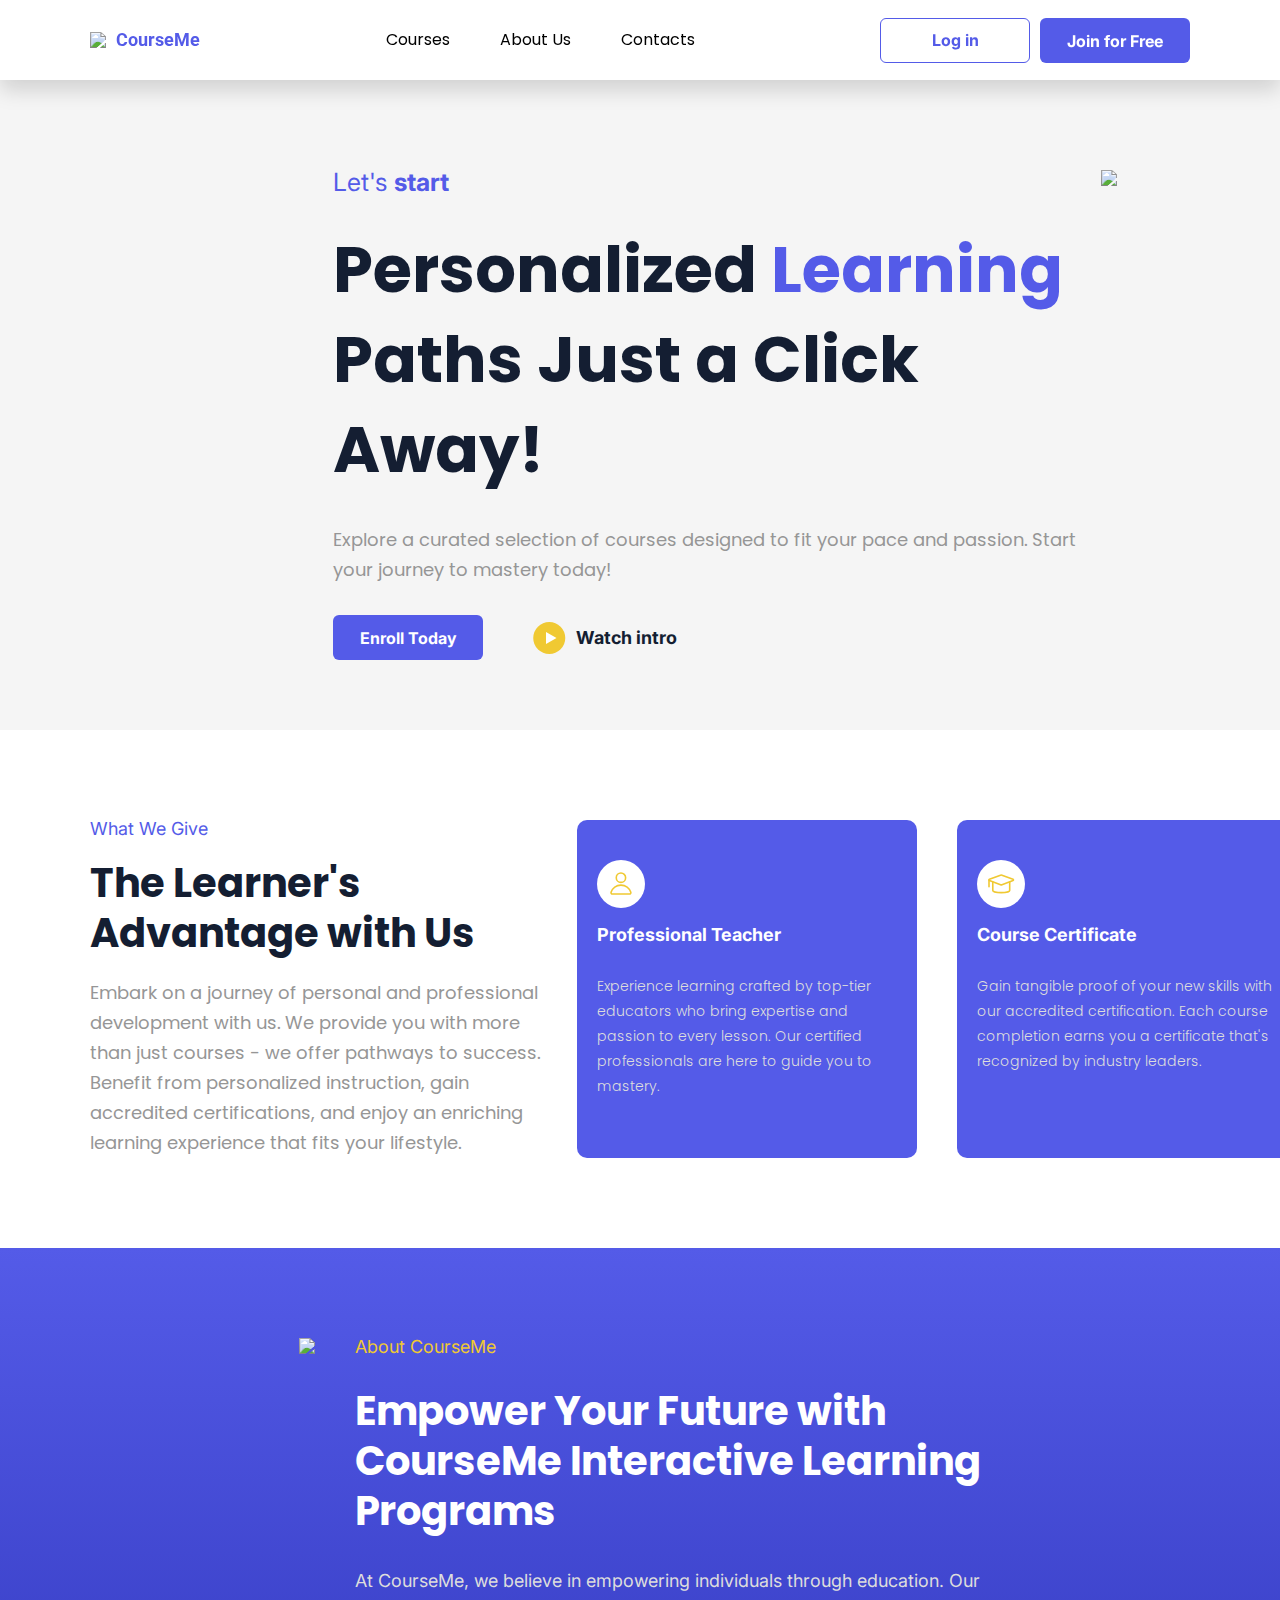
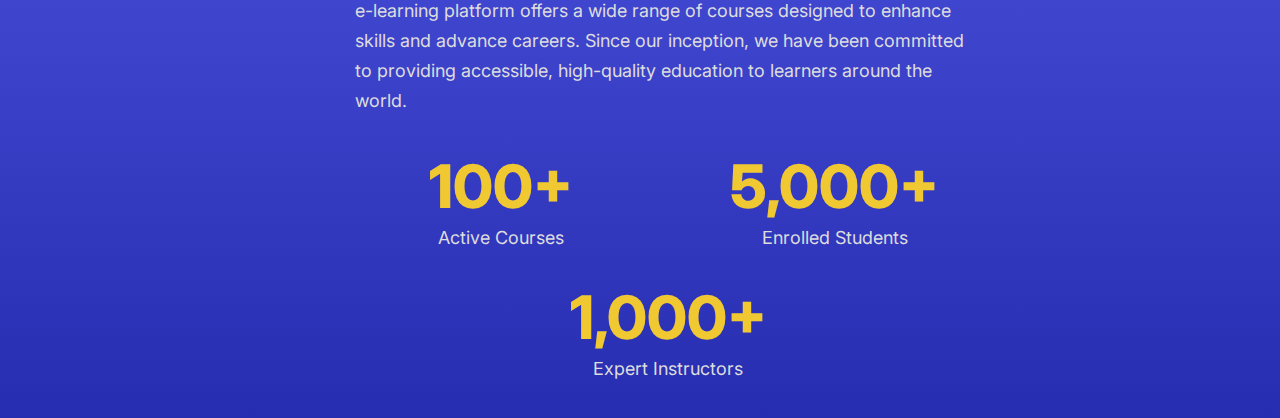
==== commit f9b868d7: "refactor: refine flexibility of 'about us' section" ====
--- a/index.html
+++ b/index.html
@@ -119,8 +119,10 @@
         </div>
     </div>
 
-    <!-- <div class="about-us" id="about-us">
-        <img style="scale: 90%;" src="images/spotlight-course.svg">
+    <div class="about-us" id="about-us">
+        <div class="about-us-img-box">
+            <img class="about-us-img" src="images/spotlight-course.svg">
+        </div>
         <div class="description">
             <p class="title">About CourseMe</p>
             <p class="headline">Empower Your Future with CourseMe Interactive Learning Programs</p>
@@ -143,7 +145,7 @@
                 </div>
             </div>
         </div>
-    </div> -->
+    </div>
 
     <!-- <div class="preview-courses" id="courses">
         <div class="courses-list">
--- a/styles/hero.css
+++ b/styles/hero.css
@@ -1,20 +1,29 @@
 .hero-block {
   display: flex;
   flex-direction: row;
-  justify-content: space-between;
+  justify-content: center;
   background-color: #f5f5f5;
-  padding: 90px 90px 80px 90px;
+  padding: 170px 90px 70px 90px;
+  width: 100%;
 }
 
 .hero-text {
-  width: 50%;
+  width: 60%;
   display: flex;
   flex-direction: column;
   gap: 30px;
 }
 
+.hero-img-box {
+  display: flex;
+  flex-direction: column;
+  align-items: flex-end;
+  margin-right: 10px;
+}
+
 .hero-img {
-  scale: 90%;
+  /* scale: 90%; */
+  width: 100%;
 }
 
 .hero-headline {
@@ -52,6 +61,7 @@
 .hero-call-to-action {
   display: flex;
   flex-direction: row;
+  align-items: center;
   gap: 50px;
 }
 
@@ -70,3 +80,212 @@
   font-style: normal;
   color: #141e32;
 }
+
+.enroll-button {
+  width: 150px;
+  height: 45px;
+  background-color: #545be8;
+  color: white;
+  border-radius: 6px;
+  border-width: 0px;
+  cursor: pointer;
+  padding: 13px 22px 13px 22px;
+  transition: background-color 0.5s, color 0.5s;
+  vertical-align: top;
+}
+
+.enroll-button:hover {
+  opacity: 0.8;
+}
+
+.enroll-button :active {
+  opacity: 0.5;
+}
+
+.enroll-button p {
+  font-family: "Inter", sans-serif;
+  font-weight: 700;
+  font-size: 16px;
+  font-style: normal;
+}
+
+.text-enroll {
+  display: none;
+}
+
+@media (min-width: 766px) {
+  .text-join {
+    display: none;
+  }
+  .text-enroll {
+    display: inline;
+  }
+}
+
+@media all and (max-width: 1160px) {
+  .hero-block {
+    padding: 170px 0px 70px 0px;
+  }
+  .hero-text {
+    min-width: 430px;
+    margin-left: 90px;
+  }
+}
+
+@media all and (min-width: 1060px) and (max-width: 1160px) {
+  .hero-headline {
+    font-size: 23px;
+  }
+
+  .hero-subline {
+    font-size: 55px;
+    line-height: 68.6px;
+  }
+
+  .hero-decription {
+    font-size: 13.7px;
+    line-height: 22.9px;
+  }
+}
+
+@media all and (max-width: 1060px) and (min-width: 765px) {
+  .hero-headline {
+    font-size: 19px;
+  }
+
+  .hero-subline {
+    font-size: 48.8px;
+    line-height: 68.6px;
+  }
+
+  .hero-decription {
+    font-size: 13.7px;
+    line-height: 22.9px;
+  }
+
+  .hero-img {
+    width: 90%;
+    margin-right: 40px;
+  }
+
+  .hero-text {
+    text-wrap: wrap;
+  }
+}
+
+@media all and (max-width: 765px) and (min-width: 400px) {
+  .hero-headline {
+    font-size: 19px;
+  }
+
+  .hero-img-box,
+  .hero-img {
+    display: none;
+  }
+
+  .hero-text {
+    margin-left: 50px;
+    margin-right: 50px;
+    min-width: 284px;
+    width: 100%;
+  }
+
+  .hero-text p {
+    text-align: center;
+  }
+
+  .hero-subline {
+    font-size: 48.8px;
+    line-height: 68.6px;
+  }
+
+  .hero-decription {
+    font-size: 13.7px;
+    line-height: 22.9px;
+  }
+
+  .hero-call-to-action {
+    align-items: center;
+    justify-content: center;
+  }
+}
+
+@media all and (min-width: 300px) and (max-width: 400px) {
+  .hero-headline {
+    font-size: 19px;
+  }
+
+  .hero-img-box,
+  .hero-img {
+    display: none;
+  }
+
+  .hero-text {
+    margin-left: 10px;
+    margin-right: 10px;
+    min-width: 300px;
+  }
+
+  .hero-call-to-action {
+    align-items: center;
+    justify-content: center;
+    flex-direction: column;
+    gap: 25px;
+  }
+
+  .hero-text p {
+    text-align: center;
+  }
+
+  .hero-subline {
+    font-size: 35px;
+    line-height: 50px;
+    text-align: center;
+  }
+
+  .hero-decription {
+    font-size: 13.7px;
+    line-height: 22.9px;
+  }
+}
+
+@media all and (max-width: 300px) {
+  .hero-headline {
+    font-size: 19px;
+  }
+
+  .hero-img-box,
+  .hero-img {
+    display: none;
+  }
+
+  .hero-text {
+    display: flex;
+    justify-content: center;
+    margin-left: 10px;
+    margin-right: 10px;
+    min-width: 250px;
+  }
+
+  .hero-call-to-action {
+    align-items: center;
+    justify-content: center;
+    flex-direction: column;
+    gap: 25px;
+  }
+
+  .hero-text p {
+    text-align: center;
+  }
+
+  .hero-subline {
+    font-size: 35px;
+    line-height: 50px;
+    text-align: center;
+  }
+
+  .hero-decription {
+    font-size: 13.7px;
+    line-height: 22.9px;
+  }
+}
--- a/styles/benefits.css
+++ b/styles/benefits.css
@@ -17,10 +17,9 @@
   display: flex;
   flex-direction: column;
   gap: 20px;
-  /* min-width: 200px;
-  max-width: 600px; */
   width: 60%;
   margin-right: 30px;
+  max-width: 1100px;
 }
 
 .intro-to-benefits .intro-message {
@@ -84,9 +83,9 @@
   line-height: 25px;
 }
 
-@media all and (max-width: 765px) and (max-width: 1160px) {
+@media all and (min-width: 765px) and (max-width: 1160px) {
   .intro-to-benefits {
-    margin-right: 20px;
+    margin-right: 40px;
   }
 }
 
--- a/styles/about-us.css
+++ b/styles/about-us.css
@@ -0,0 +1,202 @@
+.about-us {
+  display: flex;
+  flex-direction: row;
+  justify-content: center;
+  background: linear-gradient(
+    0deg,
+    rgba(39, 45, 176, 1) 0%,
+    rgba(84, 91, 232, 1) 100%
+  );
+  padding: 40px 90px 40px 90px;
+}
+
+.about-us .description {
+  display: flex;
+  flex-direction: column;
+  gap: 30px;
+  margin-left: 40px;
+  margin-top: 50px;
+  width: 57%;
+}
+
+.about-us .title {
+  font-family: "Inter", sans-serif;
+  font-weight: 400;
+  font-size: 18px;
+  font-style: normal;
+  color: #f0c932;
+}
+
+.about-us .headline {
+  font-family: "Poppins", sans-serif;
+  font-weight: 700;
+  font-size: 40px;
+  font-style: normal;
+  line-height: 50px;
+  color: #ffffff;
+}
+
+.about-us .course-description {
+  font-weight: 400;
+  font-size: 18px;
+  font-style: normal;
+  line-height: 30px;
+  color: #dddddd;
+}
+
+.about-us .number {
+  font-family: "Inter", sans-serif;
+  font-weight: 800;
+  font-size: 60px;
+  font-style: normal;
+  color: #f0c932;
+  margin-top: 10px;
+  margin-bottom: 10px;
+}
+
+.about-us p {
+  font-family: "Inter", sans-serif;
+  font-weight: 400;
+  font-size: 18px;
+  font-style: normal;
+  color: #dddddd;
+}
+
+.statistics {
+  display: grid;
+  grid-template-columns: 1fr 1fr 1fr;
+  column-gap: 40px;
+  row-gap: 30px;
+}
+
+.metric {
+  display: flex;
+  flex-direction: column;
+  align-items: center;
+  gap: 3px;
+}
+
+.about-us-img {
+  /* scale: 90%; */
+  margin-top: 50px;
+  width: 100%;
+}
+
+.about-us-img-box {
+  display: flex;
+  flex-direction: column;
+  align-items: flex-start;
+}
+
+@media all and (min-width: 765px) and (max-width: 1300px) {
+  .statistics {
+    grid-template-columns: repeat(2, 1fr);
+    grid-template-rows: auto auto;
+  }
+
+  .metric:nth-child(3) {
+    grid-column: span 2;
+    justify-self: center;
+  }
+}
+
+@media all and (max-width: 1160px) {
+  .metric {
+    gap: 10px;
+  }
+
+  .about-us p,
+  .about-us .course-description {
+    font-size: 14px;
+    line-height: 22.9px;
+  }
+}
+
+@media all and (max-width: 900px) {
+  .about-us .number {
+    font-family: "Inter", sans-serif;
+    font-size: 50px;
+  }
+}
+
+@media all and (max-width: 765px) {
+  .about-us {
+    padding-left: 0;
+    padding-right: 0;
+  }
+  .about-us .description {
+    flex-direction: column;
+    align-items: center;
+    text-align: center;
+  }
+}
+
+@media all and (min-width: 620px) and (max-width: 765px) {
+  .statistics {
+    grid-template-columns: 1fr 1fr 1fr;
+  }
+}
+
+@media all and (min-width: 400px) and (max-width: 620px) {
+  .statistics {
+    grid-template-columns: repeat(2, 1fr);
+    grid-template-rows: auto auto;
+  }
+
+  .metric:nth-child(3) {
+    grid-column: span 2;
+    justify-self: center;
+  }
+}
+
+@media all and (min-width: 400px) and (max-width: 765px) {
+  .about-us .course-description {
+    font-size: 14px;
+    line-height: 22.9px;
+  }
+
+  .about-us .title {
+    font-size: 18px;
+  }
+
+  .about-us-img,
+  .about-us-img-box {
+    display: none;
+  }
+
+  .about-us .description {
+    margin: 0px 50px 0px 50px;
+    min-width: 284px;
+    width: 100%;
+  }
+}
+
+@media all and (max-width: 400px) {
+  .about-us-img,
+  .about-us-img-box {
+    display: none;
+  }
+
+  .statistics {
+    grid-template-columns: 1fr;
+  }
+
+  .about-us .description {
+    margin: 0px 50px 0px 50px;
+    min-width: 200px;
+    width: 100%;
+  }
+
+  .about-us .headline {
+    font-family: "Poppins", sans-serif;
+    font-weight: 700;
+    font-size: 21.9px;
+    line-height: 31.3px;
+    font-style: normal;
+    color: #ffffff;
+  }
+
+  .about-us .course-description {
+    font-size: 13px;
+  }
+}
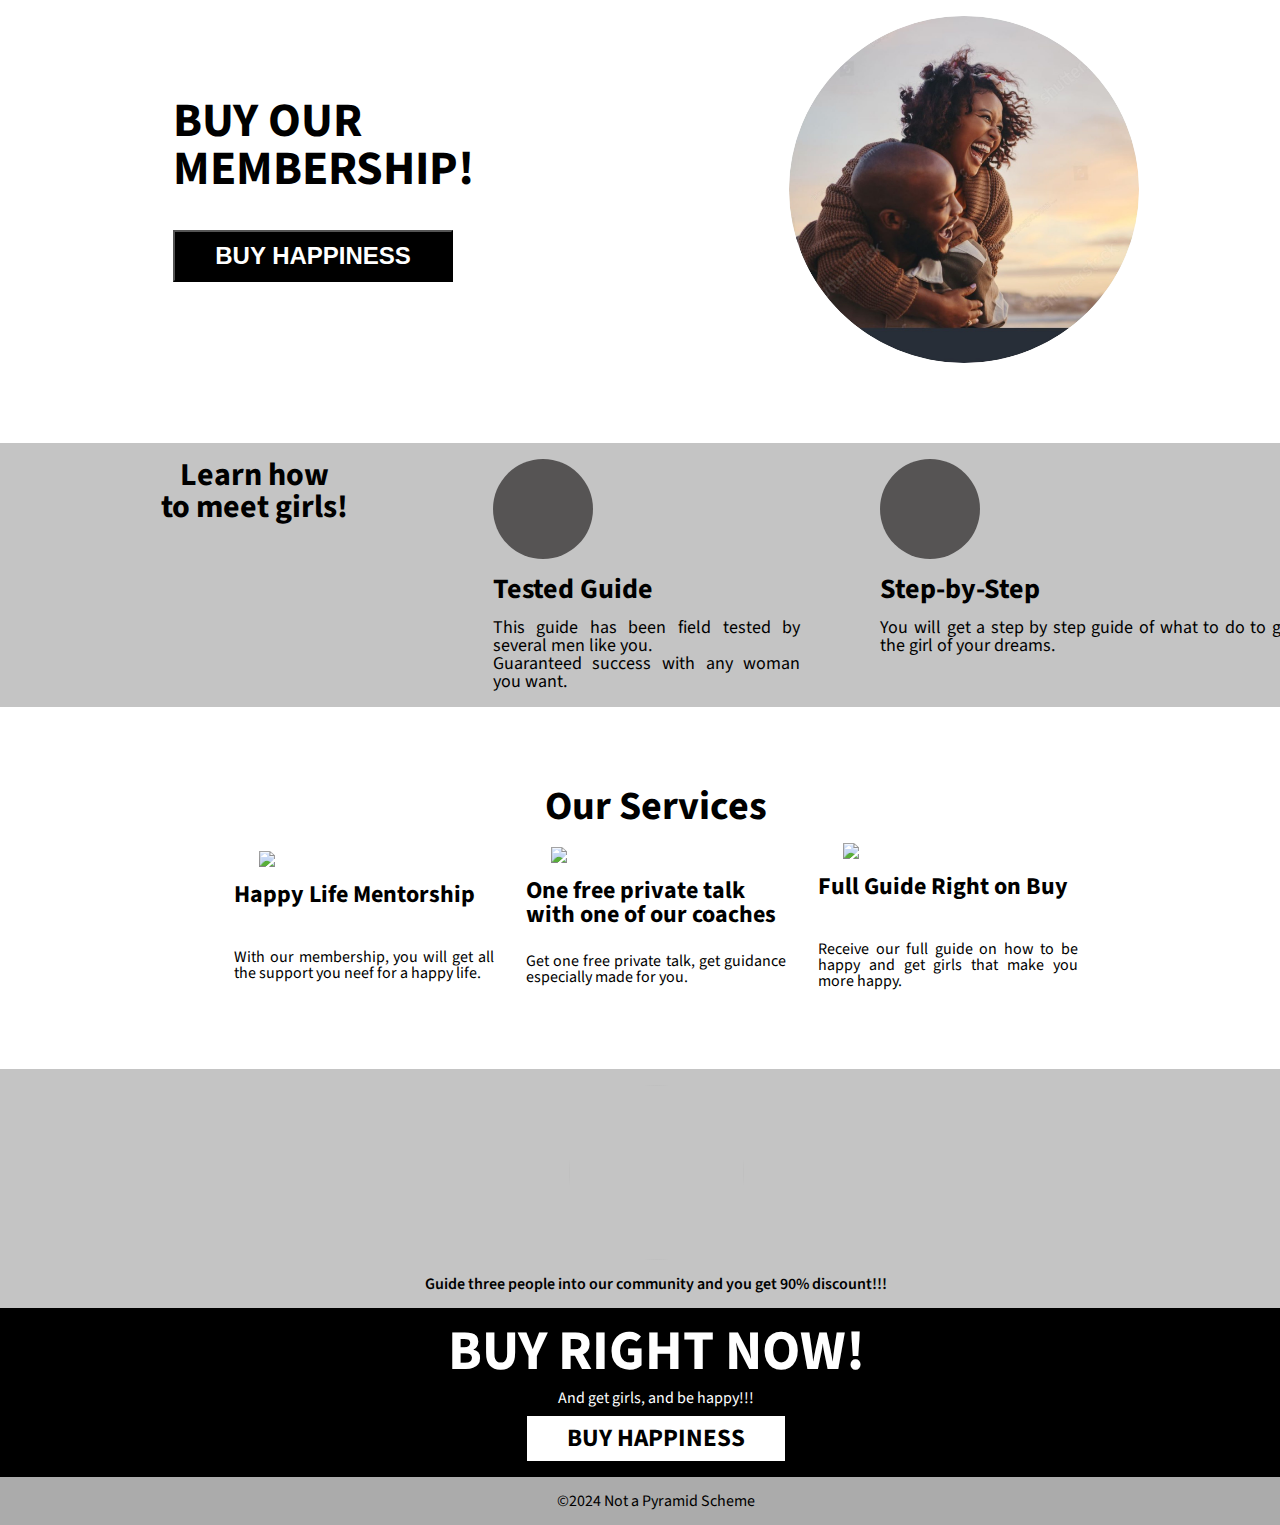
==== commit 21973f3e: "Make versatile, changing depending of screen size" ====
--- a/index.html
+++ b/index.html
@@ -1,363 +1,106 @@
-<!doctype html>
+<!DOCTYPE html>
 <html>
-
-<head>
+  <head>
     <meta charset="UTF-8" />
     <meta name="viewport" content="width=device-width, initial-scale=1.0" />
-    <title>CourseMe</title>
-    <link rel="icon" type="image/x-icon" href="/icons/logo.svg">
-    <link rel="preconnect" href="https://fonts.googleapis.com">
-    <link rel="preconnect" href="https://fonts.gstatic.com" crossorigin>
-    <link
-        href="https://fonts.googleapis.com/css2?family=IBM+Plex+Mono:ital,wght@0,100;0,200;0,300;0,400;0,500;0,600;0,700;1,100;1,200;1,300;1,400;1,500;1,600;1,700&family=Inter:wght@200;400;500;600;700&family=Open+Sans&family=Poppins:ital,wght@0,100;0,200;0,300;0,400;0,500;0,600;0,700;0,800;0,900;1,100;1,200;1,300;1,400;1,500;1,600;1,700;1,800;1,900&display=swap"
-        rel="stylesheet">
-    <link
-        href="https://fonts.googleapis.com/css2?family=IBM+Plex+Mono:ital,wght@0,100;0,200;0,300;0,400;0,500;0,600;0,700;1,100;1,200;1,300;1,400;1,500;1,600;1,700&family=Inter:wght@200;400;500;600;700&family=Open+Sans&family=Poppins:ital,wght@0,100;0,200;0,300;0,400;0,500;0,600;0,700;0,800;0,900;1,100;1,200;1,300;1,400;1,500;1,600;1,700;1,800;1,900&family=Roboto:ital,wght@0,100;0,300;0,400;0,500;0,700;0,900;1,100;1,300;1,400;1,500;1,700;1,900&display=swap"
-        rel="stylesheet">
-    <link rel="stylesheet" href="/styles/reset.css" />
-    <link rel="stylesheet" href="/styles/footer.css" />
-    <link rel="stylesheet" href="/styles/global.css" />
-    <link rel="stylesheet" href="/styles/header.css" />
-    <link rel="stylesheet" href="/styles/hero.css" />
-    <link rel="stylesheet" href="/styles/benefits.css" />
-    <link rel="stylesheet" href="/styles/about-us.css" />
-    <link rel="stylesheet" href="/styles/courses.css" />
-    <link rel="stylesheet" href="/styles/testimonials.css" />
-</head>
-
-<body>
-    <div class="header">
-        <a href="#">
-            <div class="brand-logo">
-                <img class="logo" src="icons/logo.svg">
-                <p>CourseMe</p>
-            </div>
-        </a>
-        <div class="header-menu">
-            <a href="#courses">
-                <p>Courses</p>
-            </a>
-            <a href="#about-us">
-                <p>About Us</p>
-            </a>
-            <a href="#footer">
-                <p>Contacts</p>
-            </a>
-
-
+    <title>BUY MEMBERSHIP</title>
+    <!-- CHANGE THESE VALUES -->
+    <link rel="stylesheet" href="reset.css" />
+    <link rel="stylesheet" href="style.css" />
+  </head>
+  <body>
+  <main>
+    <section class="hero-comp">
+      <h2 class="buy">
+        <div class="buy-membership">
+          <div>BUY OUR <br />MEMBERSHIP!</div>
+          <div>
+            <button><a href="#buy_now">BUY HAPPINESS</a></button>
+          </div>
         </div>
-        <div class="header-button-group">
-            <a href="pages/log-in.html">
-                <button class="log-in-button">
-                    <p>Log in</p>
-                </button>
-            </a>
-            <a href="pages/sign-up.html">
-                <button class="register-button">
-                    <p>Join for Free</p>
-                </button>
-            </a>
+      </h2>
+      <img
+              class="happy"
+              src="assets/happyheroimage.png"
+      />
+    </section>
+    <section class="girls">
+      <div class="learn">Learn how <br />to meet girls!</div>
+      <div class="girls-text">
+        <div class="bullet">
+          <div class="circle"></div>
+          <h3>Tested Guide</h3>
+          <p>
+            This guide has been field tested by several men like you.
+            <br />Guaranteed success with any woman you want.
+          </p>
         </div>
-    </div>
-
-    <div class="hero-block" id="hero">
-        <div class="hero-text">
-            <p class="hero-headline">Let's <span class="bold">start</span></p>
-            <p class="hero-subline">
-                Personalized <span class="blue">Learning</span> Paths Just a Click Away!
-            </p>
-            <p class="hero-decription">Explore a curated selection of courses designed to fit your pace and passion.
-                Start your journey to
-                mastery today!</p>
-            <div class="hero-call-to-action">
-                <a href="pages/sign-up.html">
-                    <button class="enroll-button">
-                        <p class="text-join">Join for Free</p>
-                        <p class="text-enroll">Enroll Today</p>
-                    </button>
-                </a>
-                <a href="https://www.youtube.com/watch?v=dQw4w9WgXcQ&ab_channel=RickAstley" class="play-video-box">
-                    <img class="play-img" src="icons/play-img.svg" alt="Play">
-                    <p>Watch intro</p>
-                </a>
-            </div>
+        <div class="bullet">
+          <div class="circle"></div>
+          <h3>Step-by-Step</h3>
+          <p>
+            You will get a step by step guide of what to do to get the girl of
+            your dreams.
+          </p>
         </div>
-        <div class="hero-img-box">
-            <img class="hero-img" src="images/hero-img.svg">
+      </div>
+    </section>
+    <section class="services">
+      <div class="our-services">Our Services</div>
+      <div class="services-bullets">
+        <div class="service">
+          <div class="img-center">
+            <img class="service-img" src="assets/creepy.png" />
+          </div>
+          <h3>Happy Life Mentorship</h3>
+          <p>
+            <br>
+            With our membership, you will get all the support you neef for a
+            happy life.
+          </p>
         </div>
-    </div>
-
-    <div class="benefits">
-        <div class="intro-to-benefits">
-            <p class="intro-message">What We Give</p>
-            <p class="proposal-message">The Learner's Advantage with Us</p>
-            <p class="description">Embark on a journey of personal and professional development with us. We provide
-                you
-                with more than just courses - we offer pathways to success. Benefit from personalized instruction, gain
-                accredited certifications, and enjoy an enriching learning experience that fits your lifestyle.</p>
+        <div class="service">
+          <div class="img-center">
+            <img class="service-img" src="assets/indian.png" />
+          </div>
+          <h3>One free private talk with one of our coaches</h3>
+          <p>
+            Get one free private talk, get guidance especially made for you.
+          </p>
         </div>
-        <div class="benefit-enum">
-            <div class="benefit-box">
-                <img class="logo" src="icons/teacher.svg">
-                <p class="perk-name">Professional Teacher</p>
-                <p class="perk-description">Experience learning crafted by top-tier educators who bring expertise and
-                    passion to every lesson.
-                    Our certified professionals are here to guide you to mastery.</p>
-            </div>
-            <div class="benefit-box">
-                <img class="logo" src="icons/graduation-hat.svg">
-                <p class="perk-name">Course Certificate</p>
-                <p class="perk-description">Gain tangible proof of your new skills with our accredited certification.
-                    Each course completion earns you a certificate that's recognized by industry leaders.</p>
-            </div>
-            <div class="benefit-box">
-                <img class="logo" src="icons/reward.svg">
-                <p class="perk-name">Interesting Learning</p>
-                <p class="perk-description">Dive into courses designed to captivate and inspire. With interactive
-                    content and hands-on projects, we make learning not just educational, but truly fascinating.</p>
-            </div>
+        <div class="service">
+          <div class="img-center">
+            <img class="service-img" src="assets/bible.png" />
+          </div>
+          <h3>Full Guide Right on Buy</h3>
+          <p>
+            <br>
+            Receive our full guide on how to be happy and get girls that make
+            you more happy.
+          </p>
         </div>
-    </div>
-
-    <div class="about-us" id="about-us">
-        <div class="about-us-img-box">
-            <img class="about-us-img" src="images/spotlight-course.svg">
+      </div>
+    </section>
+    <section class="surprised">
+      <div class="surprised-div">
+        <div class="img-center">
+          <img class="surprised-img" src="assets/surprised.png" />
         </div>
-        <div class="description">
-            <p class="title">About CourseMe</p>
-            <p class="headline">Empower Your Future with CourseMe Interactive Learning Programs</p>
-            <p class="course-description">At CourseMe, we believe in empowering individuals through education. Our
-                e-learning platform offers a wide range of courses designed to enhance skills and advance careers. Since
-                our inception, we have been committed to providing accessible, high-quality education to learners around
-                the world.</p>
-            <div class="statistics">
-                <div class="metric">
-                    <p class="number">100+</p>
-                    <p>Active Courses</p>
-                </div>
-                <div class="metric">
-                    <p class="number">5,000+</p>
-                    <p>Enrolled Students</p>
-                </div>
-                <div class="metric">
-                    <p class="number">1,000+</p>
-                    <p>Expert Instructors</p>
-                </div>
-            </div>
+        <p>Guide three people into our community and you get 90% discount!!!</p>
+      </div>
+    </section>
+    <section class="buy-now">
+      <div>
+        <h1 class="buy-right-now">BUY RIGHT NOW!</h1>
+        <p class="get-girls">And get girls, and be happy!!!</p>
+        <div class="buy-happiness">
+          <p>BUY HAPPINESS</p>
         </div>
-    </div>
-
-    <!-- <div class="preview-courses" id="courses">
-        <div class="courses-list">
-            <div class="course-box">
-                <div class="img-box">
-                    <img src="images/course-1.png">
-                    <p>$ 20 USD</p>
-                    <div class="shadow"></div>
-                    <div class="best-course-ticket">
-                        <p>Best Course</p>
-                    </div>
-                </div>
-                <div class="course-review">
-                    <div class="course-name-views">
-                        <p class="course-name">HTML & CSS</p>
-                        <p class="views">1,500 Views</p>
-                    </div>
-                    <div style="
-                        display: flex; 
-                        flex-direction: row;">
-                        <p style="margin-right: 10px;">120 Videos</p>
-                        <p>2 Teachers</p>
-                    </div>
-                </div>
-            </div>
-            <div class="course-box">
-                <div class="img-box">
-                    <img src="images/course-2.png">
-                    <p>$ 32 USD</p>
-                    <div class="shadow"></div>
-                    <div class="best-course-ticket">
-                        <p>Best Course</p>
-                    </div>
-                </div>
-                <div class="course-review">
-                    <div class="course-name-views">
-                        <p class="course-name">Art of Photography</p>
-                        <p class="views">2,100 Views</p>
-                    </div>
-                    <div style="
-                        display: flex; 
-                        flex-direction: row;">
-                        <p style="margin-right: 10px;">100 Videos</p>
-                        <p>2 Teachers</p>
-                    </div>
-                </div>
-            </div>
-            <div class="course-box">
-                <div class="img-box">
-                    <img src="images/course-3.png">
-                    <p>$ 12 USD</p>
-                    <div class="shadow"></div>
-                    <div class="best-course-ticket">
-                        <p>Best Course</p>
-                    </div>
-                </div>
-                <div class="course-review">
-                    <div class="course-name-views">
-                        <p class="course-name">TypeScript</p>
-                        <p class="views">1,500 Views</p>
-                    </div>
-                    <div style="
-                        display: flex; 
-                        flex-direction: row;">
-                        <p style="margin-right: 10px;">120 Videos</p>
-                        <p>2 Teachers</p>
-                    </div>
-                </div>
-            </div>
-            <div class="course-box">
-                <div class="img-box">
-                    <img src="images/course-4.png">
-                    <p>$ 20 USD</p>
-                    <div class="shadow"></div>
-                    <div class="best-course-ticket">
-                        <p>Best Course</p>
-                    </div>
-                </div>
-                <div class="course-review">
-                    <div class="course-name-views">
-                        <p class="course-name">UI/UX</p>
-                        <p class="views">1,750 Views</p>
-                    </div>
-                    <div style="
-                        display: flex; 
-                        flex-direction: row;">
-                        <p style="margin-right: 10px;">110 Videos</p>
-                        <p>2 Teachers</p>
-                    </div>
-                </div>
-            </div>
-
-        </div>
-        <div class="courses-benefits">
-            <p class="intro-message">Curated Just for You</p>
-            <p class="proposal-message">Explore Top Courses</p>
-            <p class="description">Unlock your potential with our expertly curated selection of courses. Whether you're
-                starting out or looking to upgrade your skills, our top-rated courses are designed to put you on the
-                path to success. Browse our offerings and find the perfect match for your learning journey.</p>
-            <button class="register-button" style="margin-top: 10px;">
-                <p>See All</p>
-            </button>
-        </div>
-    </div> -->
-
-    <!-- <div class="testimonials">
-        <h1 class="title">Testimonials</h1>
-        <div class="card-group">
-            <div class="graduate-card">
-                <div class="group-1">
-                    <img class="client-img" src="images/client-1.svg">
-                    <div class="client-info">
-                        <p class="client-name">Alexa Lee</p>
-                        <p class="client-role">Client</p>
-                    </div>
-                </div>
-                <div class="group-2">
-                    <img class="stars" src="images/stars.svg">
-                    <p class="client-comment">"Taking the Advanced Graphic Design course was a game-changer for my
-                        career. The instructors were knowledgeable and passionate, making complex concepts easy to
-                        grasp. Highly recommend!"</p>
-                </div>
-            </div>
-            <div class="graduate-card">
-                <div class="group-1">
-                    <img class="client-img" src="images/client-2.svg">
-                    <div class="client-info">
-                        <p class="client-name">Ava Smith</p>
-                        <p class="client-role">Recent Graduate</p>
-                    </div>
-                </div>
-                <div class="group-2">
-                    <img class="stars" src="images/stars.svg">
-                    <p class="client-comment">"The Full Stack Development program exceeded my expectations. Every module
-                        was up-to-date with the latest tech trends, and the hands-on projects were incredibly
-                        beneficial. A must for aspiring developers!"</p>
-                </div>
-            </div>
-        </div>
-    </div> -->
-
-    <!-- <div class="footer" id="footer">
-        <div style="display: flex; flex-direction: row; justify-content: space-between;">
-            <div class="footer-left-block">
-                <div class="brand-info">
-                    <div class="brand-logo">
-                        <img class="logo" src="icons/logo.svg">
-                        <p>CourseMe</p>
-                    </div>
-                    <p>At CourseMe we empower transformation through education. Dive into diverse, expert-led courses in
-                        tech
-                        to arts, designed for learners at any level. Engage, interact, and access a world of knowledge
-                        with
-                        CourseMe. Begin your journey to potential today.</p>
-                </div>
-            </div>
-            <div class="footer-right-block">
-                <div class="footer-nav-box">
-                    <p class="nav-title">Home</p>
-                    <a href="#hero">
-                        <p>About</p>
-                    </a>
-                    <p>What we offer</p>
-                    <p>Leadership</p>
-                    <p>Careers</p>
-                </div>
-                <div class="footer-nav-box">
-                    <p class="nav-title">Popular Courses</p>
-                    <p>HTML & CSS</p>
-                    <p>TypeScript</p>
-                    <p>Photographer</p>
-                    <p>UX/UI</p>
-                </div>
-                <div class="footer-nav-box">
-                    <p class="nav-title">Community</p>
-                    <p>Learners</p>
-                    <p>Partners</p>
-                    <p>Blog</p>
-                    <p>The CourseMe Podcast</p>
-                </div>
-                <div class="footer-nav-box">
-                    <p class="nav-title">Contact Us</p>
-                    <p>courseme@mail.com</p>
-                    <p>(+373) 0223-45-908</p>
-                </div>
-            </div>
-        </div>
-
-        <div class="white-line"></div>
-        <div style="display: flex; flex-direction: row; justify-content: space-between; align-items: center;">
-            <p>© 2024 CourseMe Inc. All rights reserved.</p>
-            <div class="social-media">
-                <a href="https://www.facebook.com/Coursera/" class="play-video-box" target="_blank"
-                    rel="noopener noreferrer">
-                    <img class="logo" src="icons/facebook.svg">
-                </a>
-                <a href="https://twitter.com/coursera?ref_src=twsrc%5Egoogle%7Ctwcamp%5Eserp%7Ctwgr%5Eauthor"
-                    class="play-video-box" target="_blank" rel="noopener noreferrer">
-                    <img class="logo" src="icons/twitter.svg">
-                </a>
-                <a href="https://www.linkedin.com/company/coursera/" class="play-video-box" target="_blank"
-                    rel="noopener noreferrer">
-                    <img class="logo" src="icons/linkedin.svg">
-                </a>
-                <a href="https://www.instagram.com/coursera/" class="play-video-box" target="_blank"
-                    rel="noopener noreferrer">
-                    <img class="logo" src="icons/instagram.svg">
-                </a>
-            </div>
-
-        </div>
-    </div> -->
-</body>
-
-</html>+      </div>
+    </section>
+    <section class="trademark">
+      <p>©2024 Not a Pyramid Scheme</p>
+    </section>
+  </main>
+  </body>
+</html>
--- a/style.css
+++ b/style.css
@@ -0,0 +1,407 @@
+/* add your CSS here */
+@import url("https://fonts.googleapis.com/css2?family=Source+Sans+3:ital,wght@0,200..900;1,200..900&display=swap");
+
+body {
+    margin: 0;
+    padding: 0;
+    background-color: white;
+    font-family: "Source Sans 3", "Times New Roman", Times, serif;
+}
+
+main {
+    min-width: 100%;
+    overflow: hidden;
+
+    @media (max-width: 640px) {
+        max-width: 640px;
+    }
+    @media (min-width: 768px) {
+        max-width: 768px;
+    }
+    @media (min-width: 1024px) {
+        max-width: 1024px;
+    }
+    @media (min-width: 1280px) {
+        max-width: 1280px;
+    }
+    @media (min-width: 1536px) {
+        max-width: 1536px;
+    }
+}
+
+section {
+    padding: 1rem;
+    margin-top: 4rem;
+    width: 100%;
+}
+
+.buy {
+    display: flex;
+    flex-direction: column;
+    align-items: center;
+    justify-content: center;
+
+    @media (max-width: 1024px) {
+        order: 2;
+    }
+
+}
+
+.buy div {
+    position: relative;
+    font-size: 64px;
+    font-weight: 700;
+
+    @media (max-width: 768px) {
+        font-size: 24px;
+    }
+    @media (min-width: 1024px) {
+        font-size: 32px;
+    }
+    @media (min-width: 1280px) {
+        font-size: 48px;
+    }
+}
+
+.hero-comp {
+    display: flex;
+    flex-direction: row;
+    justify-content: space-around;
+    align-items: center;
+    margin-top: 0 !important;
+
+    @media (max-width: 1024px) {
+        flex-direction: column;
+        gap: 2rem;
+    }
+}
+
+.happy {
+    border-radius: 100%;
+    width: 100%;
+    max-width: 450px;
+    order: 1;
+
+    @media (max-width: 320px) {
+        max-width: 200px;
+    }
+    @media (min-width: 320px) {
+        max-width: 250px;
+    }
+    @media (min-width: 400px) {
+        max-width: 200px;
+    }
+    @media (min-width: 768px) {
+        max-width: 250px;
+    }
+    @media (min-width: 1024px) {
+        max-width: 300px;
+    }
+    @media (min-width: 1280px) {
+        max-width: 350px;
+    }
+}
+
+.buy-membership {
+    display: flex;
+    flex-direction: column;
+    gap: 2rem;
+
+    @media (max-width: 1024px) {
+        align-items: center;
+        justify-content: center;
+        gap: 1rem;
+    }
+}
+
+.buy-membership button {
+    position: relative;
+    width: fit-content;
+    padding: 10px 40px;
+    font-size: 32px;
+    font-weight: 700;
+    color: white;
+    background-color: black;
+
+    @media (max-width: 768px) {
+        padding: 5px 20px;
+        font-size: 16px;
+    }
+    @media (min-width: 1024px) {
+        padding: 10px 40px;
+        font-size: 24px;
+    }
+}
+
+.buy-membership button a {
+    text-decoration: none;
+    color: white;
+}
+
+.dot {
+    left: 200px;
+    top: 500px;
+    height: 25px;
+    width: 25px;
+    background-color: #bbb;
+    border-radius: 50%;
+}
+
+.girls {
+    background-color: #c4c4c4;
+    display: flex;
+    /*justify-content: space-around;*/
+    font-size: 25px;
+
+    @media (max-width: 1024px) {
+        flex-direction: column;
+        justify-content: center;
+        align-items: center;
+        gap: 2rem;
+    }
+}
+
+.learn {
+    font-size: 48px;
+    font-weight: 700;
+    text-align: center;
+    flex: 0 50%;
+
+    @media (max-width: 640px) {
+        font-size: 18px;
+    }
+    @media (min-width: 768px) {
+        font-size: 24px;
+    }
+    @media (min-width: 1024px) {
+        font-size: 32px;
+    }
+}
+
+.girls-text {
+    display: flex;
+    flex-direction: row;
+    gap: 5rem;
+    /* flex-wrap: wrap; */
+
+    @media (max-width: 1024px) {
+        flex-direction: column;
+        gap: 2rem;
+    }
+}
+
+.bullet {
+    display: flex;
+    flex-direction: column;
+    gap: 1rem;
+
+    @media (max-width: 1024px) {
+        min-width: 100%;
+        max-width: fit-content;
+        justify-content: center;
+        align-items: center;
+    }
+}
+
+.bullet h3 {
+    font-weight: 700;
+    font-size: 32px;
+
+    @media (max-width: 640px) {
+        font-size: 16px;
+    }
+    @media (min-width: 768px) {
+        font-size: 24px;
+    }
+    @media (min-width: 1024px) {
+        font-size: 28px;
+    }
+}
+
+.bullet p {
+    text-align: justify;
+
+    font-size: 24px;
+
+    @media (max-width: 640px) {
+        font-size: 12px;
+    }
+    @media (min-width: 768px) {
+        font-size: 16px;
+    }
+    @media (min-width: 1024px) {
+        font-size: 18px;
+    }
+}
+
+.circle {
+    height: 100px;
+    width: 100px;
+    border-radius: 100%;
+    background-color: #565454;
+}
+
+.services {
+    display: flex;
+    flex-direction: column;
+    align-items: center;
+    gap: 1rem;
+}
+
+.our-services {
+    display: flex;
+    font-size: 48px;
+    font-weight: 700;
+
+    @media (max-width: 640px) {
+        font-size: 24px;
+    }
+    @media (min-width: 768px) {
+        font-size: 32px;
+    }
+    @media (min-width: 1024px) {
+        font-size: 40px;
+    }
+}
+
+.services-bullets {
+    display: flex;
+    justify-content: space-around;
+    align-content: center;
+    gap: 6rem;
+
+    @media (max-width: 640px) {
+        gap: 1rem;
+    }
+    @media (min-width: 768px) {
+        gap: 2rem;
+    }
+    @media (max-width: 1024px) {
+        flex-direction: column;
+        gap: 3rem;
+    }
+}
+
+.service-div-img {
+    display: flex;
+    justify-content: center;
+    align-content: center;
+}
+
+.service-img {
+    max-height: 175px;
+    max-width: 210px;
+    width: 100%;
+}
+
+.service {
+    max-width: 260px;
+    display: flex;
+    flex-direction: column;
+    gap: 1rem;
+    align-content: center;
+    justify-content: center;
+}
+
+.service h3 {
+    font-size: 28px;
+    font-weight: 700;
+
+    @media (max-width: 640px) {
+        font-size: 14px;
+    }
+    @media (min-width: 768px) {
+        font-size: 20px;
+    }
+    @media (min-width: 1024px) {
+        font-size: 24px;
+    }
+}
+
+.service p {
+    padding-top: 10px;
+    text-align: justify;
+}
+
+.surprised {
+    background-color: #c4c4c4;
+    display: flex;
+    justify-content: center;
+    align-content: center;
+}
+
+.surprised p {
+    text-align: center;
+    font-weight: 600;
+}
+
+.surprised-div {
+    display: flex;
+    flex-direction: column;
+    gap: 1rem;
+}
+
+.surprised-img {
+    width: 175px;
+    height: 175px;
+    border-radius: 100%;
+}
+
+.img-center {
+    display: flex;
+    justify-content: center;
+    align-content: center;
+}
+
+.buy-now {
+    display: flex;
+    justify-content: center;
+    align-content: center;
+    text-align: center;
+    background-color: black;
+    color: white;
+    margin-top: 0 !important;
+}
+
+.buy-right-now {
+    font-size: 64px;
+    font-weight: 700;
+
+    @media (max-width: 640px) {
+        font-size: 32px;
+    }
+    @media (min-width: 768px) {
+        font-size: 48px;
+    }
+    @media (min-width: 1024px) {
+        font-size: 56px;
+    }
+}
+
+.get-girls {
+    padding-top: 10px;
+    padding-bottom: 10px;
+}
+
+.buy-happiness {
+    display: flex;
+    justify-content: center;
+}
+
+.buy-happiness p {
+    padding: 10px 40px;
+    text-align: center;
+    width: fit-content;
+    font-size: 25px;
+    font-weight: 700;
+    color: black;
+    background-color: white;
+}
+
+.trademark {
+    display: flex;
+    justify-content: center;
+    align-content: center;
+    background-color: #ababab;
+    margin-top: 0 !important;
+}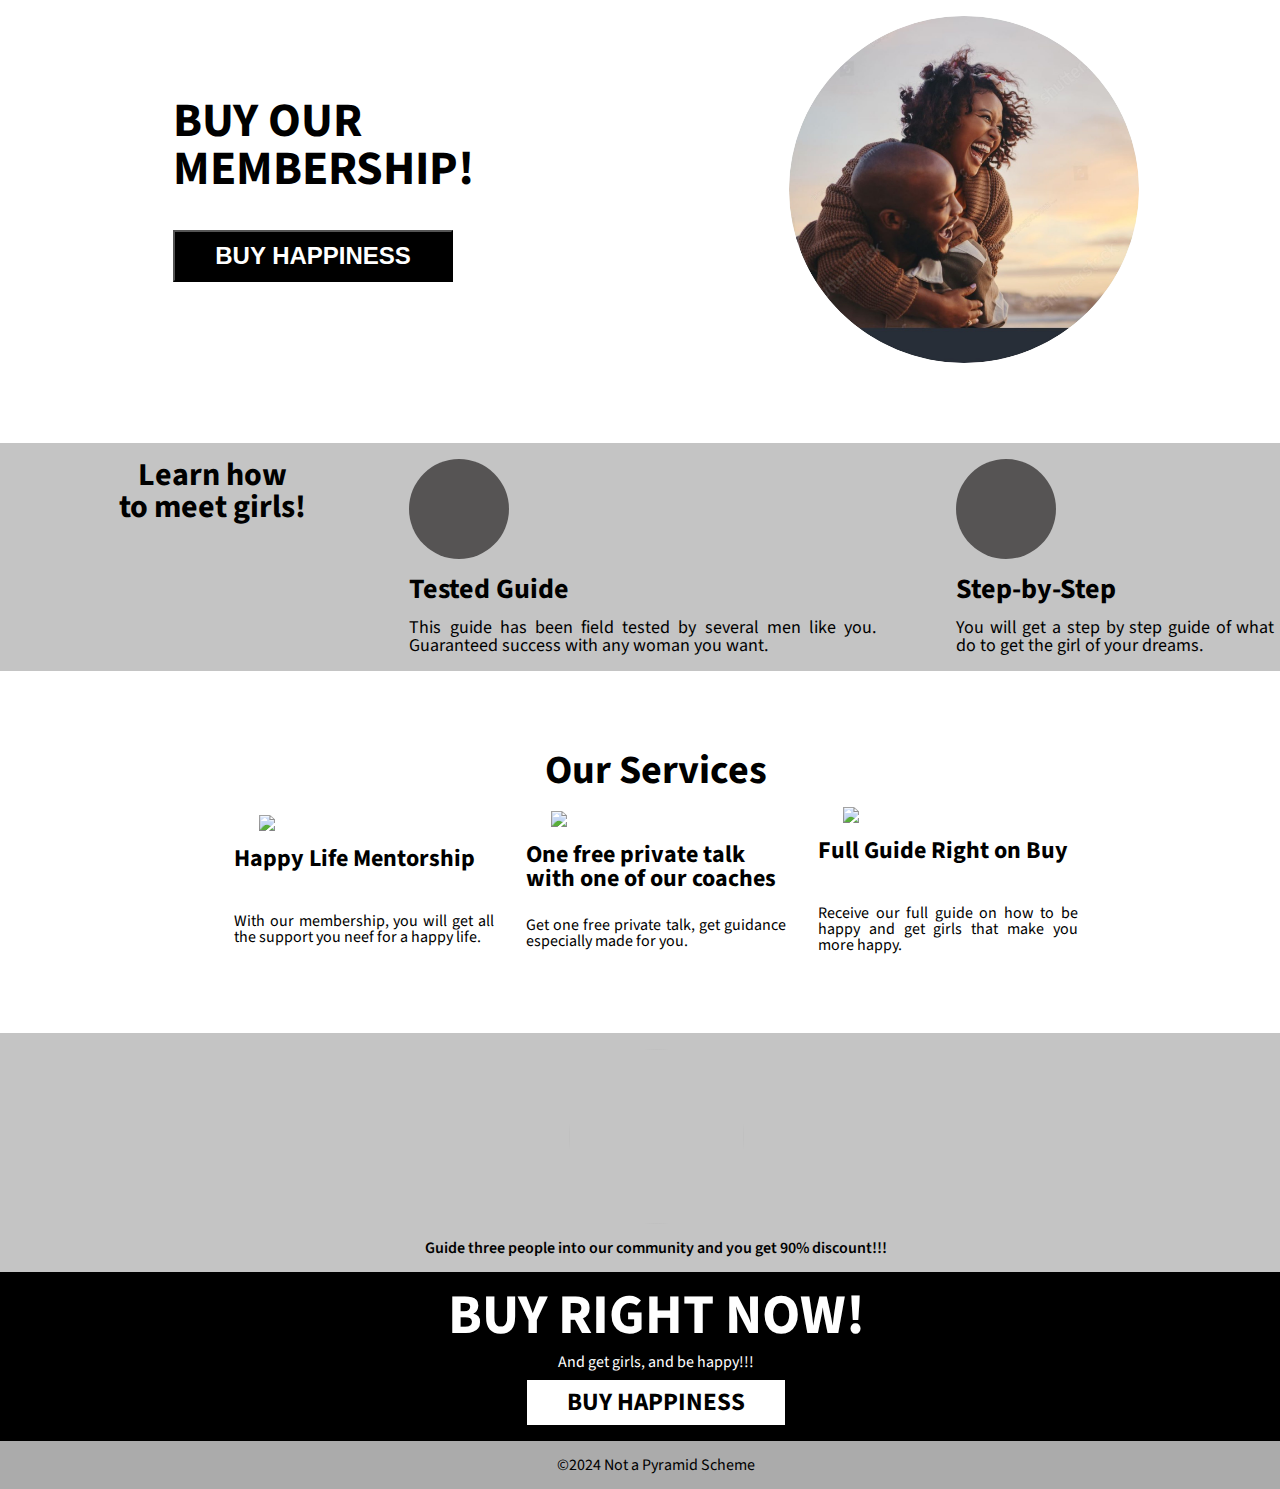
==== commit 012e0330: "Small ident change" ====
--- a/index.html
+++ b/index.html
@@ -32,7 +32,7 @@
           <h3>Tested Guide</h3>
           <p>
             This guide has been field tested by several men like you.
-            <br />Guaranteed success with any woman you want.
+            Guaranteed success with any woman you want.
           </p>
         </div>
         <div class="bullet">
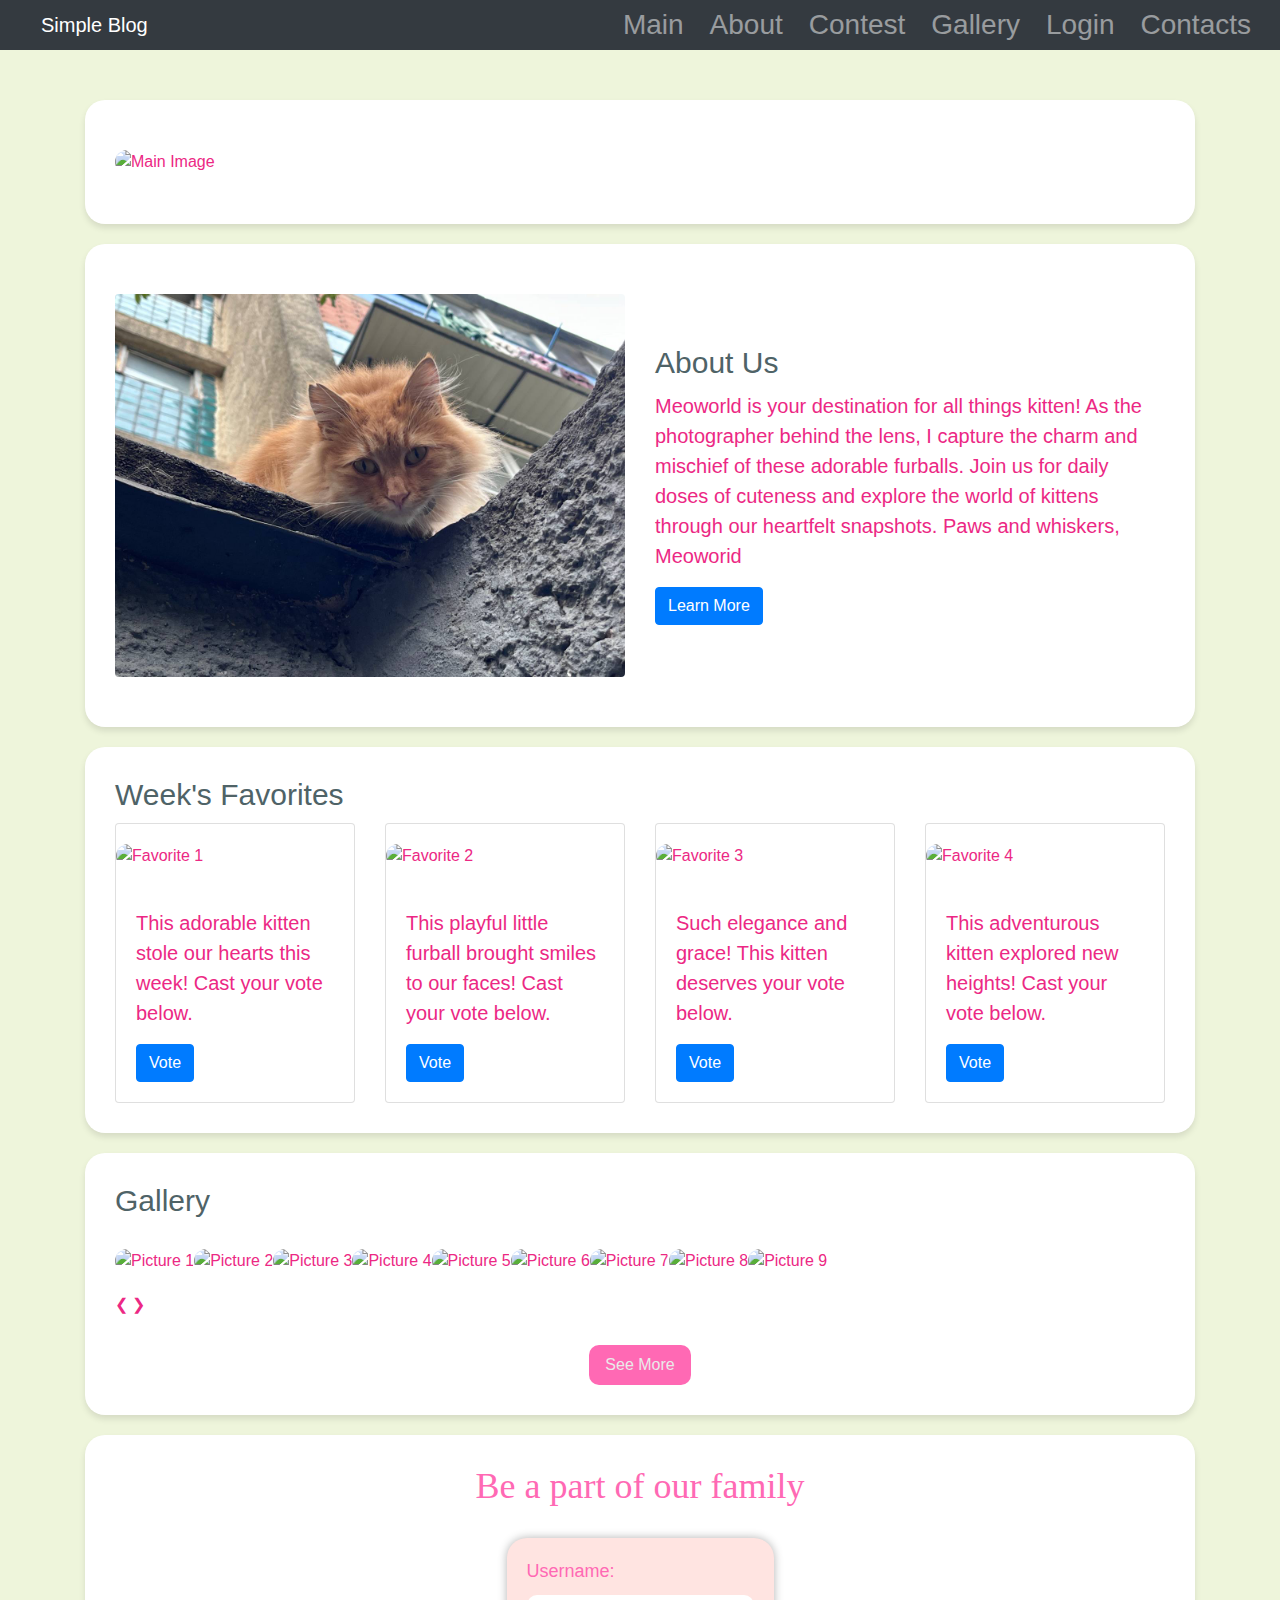
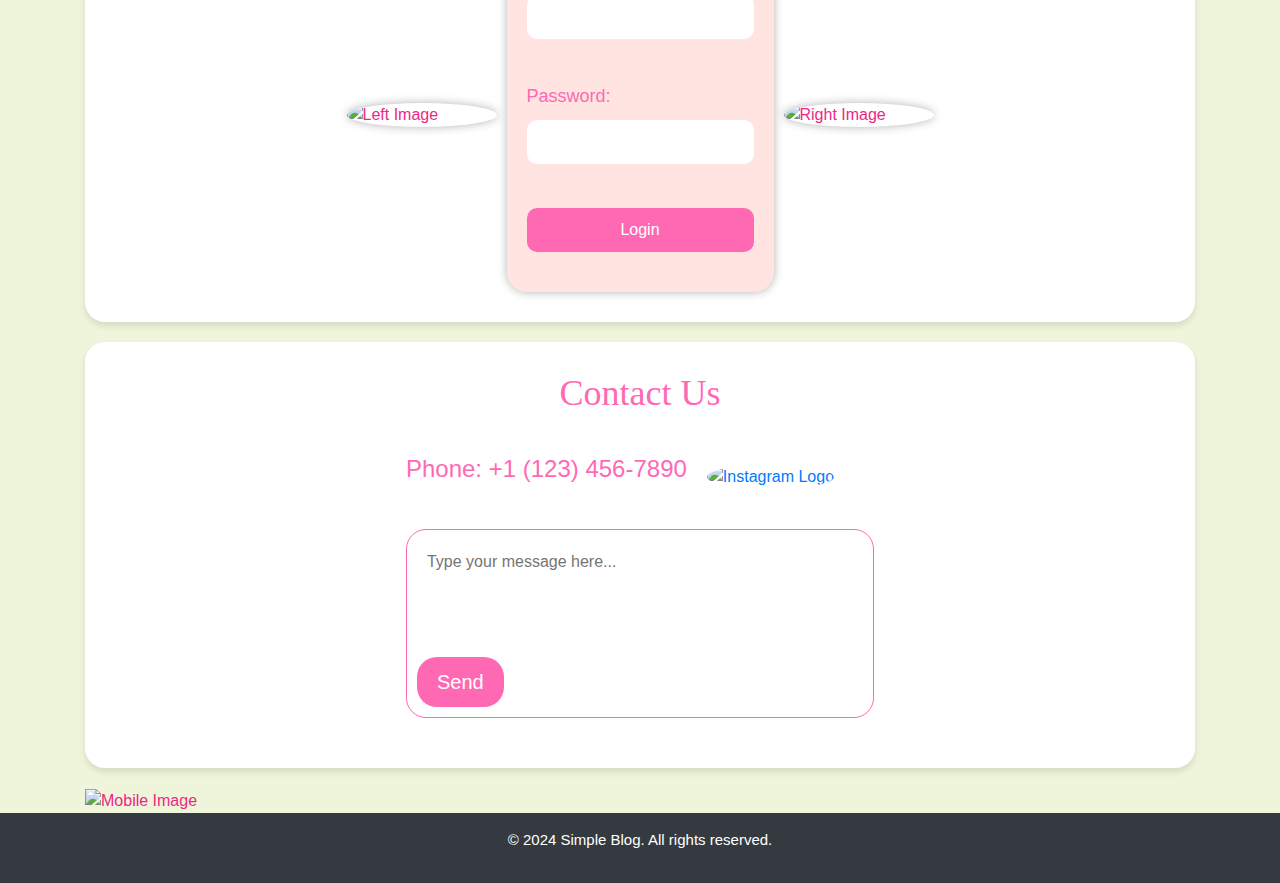
==== commit 4bd2f31c: "add bootstrap to project" ====
--- a/index.html
+++ b/index.html
@@ -1,106 +1,206 @@
 <!DOCTYPE html>
-<html>
-  <head>
-    <meta charset="UTF-8" />
-    <meta name="viewport" content="width=device-width, initial-scale=1.0" />
-    <title>BUY MEMBERSHIP</title>
-    <!-- CHANGE THESE VALUES -->
+<html lang="en">
+<head>
+    <meta charset="UTF-8">
+    <meta name="viewport" content="width=device-width, initial-scale=1">
+    <title>Simple Blog</title>
     <link rel="stylesheet" href="reset.css" />
+    <link rel="stylesheet" href="https://stackpath.bootstrapcdn.com/bootstrap/4.5.2/css/bootstrap.min.css">
     <link rel="stylesheet" href="style.css" />
-  </head>
-  <body>
-  <main>
-    <section class="hero-comp">
-      <h2 class="buy">
-        <div class="buy-membership">
-          <div>BUY OUR <br />MEMBERSHIP!</div>
-          <div>
-            <button><a href="#buy_now">BUY HAPPINESS</a></button>
-          </div>
+</head>
+<body>
+    <nav class="navbar navbar-expand-lg navbar-dark bg-dark">
+        <a class="navbar-brand" href="#">Simple Blog</a>
+        <button class="navbar-toggler" type="button" data-toggle="collapse" data-target="#navbarSupportedContent" aria-controls="navbarSupportedContent" aria-expanded="false" aria-label="Toggle navigation">
+            <span class="navbar-toggler-icon"></span>
+        </button>
+
+        <div class="collapse navbar-collapse" id="navbarSupportedContent">
+            <ul class="navbar-nav ml-auto">
+                <li class="nav-item">
+                    <a class="nav-link" href="#main">Main</a>
+                </li>
+                <li class="nav-item">
+                    <a class="nav-link" href="#about">About</a>
+                </li>
+                <li class="nav-item">
+                    <a class="nav-link" href="#weeks-favorites">Contest</a>
+                </li>
+                <li class="nav-item">
+                    <a class="nav-link" href="#gallery">Gallery</a>
+                </li>
+                <li class="nav-item">
+                    <a class="nav-link" href="#login">Login</a>
+                </li>
+                <li class="nav-item">
+                    <a class="nav-link" href="#contact">Contacts</a>
+                </li>
+            </ul>
         </div>
-      </h2>
-      <img
-              class="happy"
-              src="assets/happyheroimage.png"
-      />
-    </section>
-    <section class="girls">
-      <div class="learn">Learn how <br />to meet girls!</div>
-      <div class="girls-text">
-        <div class="bullet">
-          <div class="circle"></div>
-          <h3>Tested Guide</h3>
-          <p>
-            This guide has been field tested by several men like you.
-            Guaranteed success with any woman you want.
-          </p>
+    </nav>
+
+    <div class="space50"></div>
+
+    <main class="container">
+
+        <section id="main" class="blog-section">
+            <img src="main.jpg" alt="Main Image" class="img-fluid">        
+        </section>
+
+        <section id="about" class="blog-section">
+            <div class="row align-items-center">
+                <div class="col-md-6">
+                    <img src="about.jpg" alt="About Image" class="img-fluid rounded">
+                </div>
+                <div class="col-md-6">
+                    <h2>About Us</h2>
+                    <p>Meoworld is your destination for all things kitten! As the photographer behind the lens, I capture the charm and mischief of these adorable furballs. Join us for daily doses of cuteness and explore the world of kittens through our heartfelt snapshots. Paws and whiskers, Meoworid</p>
+                    <a href="#" class="btn btn-primary">Learn More</a>
+                </div>
+            </div>
+        </section>
+        
+        <section id="weeks-favorites" class="blog-section">
+            <h2>Week's Favorites</h2>
+            <div class="row">
+                <div class="col-md-3">
+                    <div class="card">
+                        <img src="rec1.jpg" alt="Favorite 1" class="card-img-top">
+                        <div class="card-body">
+                            <p class="card-text">This adorable kitten stole our hearts this week! Cast your vote below.</p>
+                            <button class="btn btn-primary">Vote</button>
+                        </div>
+                    </div>
+                </div>
+                <div class="col-md-3">
+                    <div class="card">
+                        <img src="rec2.jpg" alt="Favorite 2" class="card-img-top">
+                        <div class="card-body">
+                            <p class="card-text">This playful little furball brought smiles to our faces! Cast your vote below.</p>
+                            <button class="btn btn-primary">Vote</button>
+                        </div>
+                    </div>
+                </div>
+                <div class="col-md-3">
+                    <div class="card">
+                        <img src="rec3.jpg" alt="Favorite 3" class="card-img-top">
+                        <div class="card-body">
+                            <p class="card-text">Such elegance and grace! This kitten deserves your vote below.</p>
+                            <button class="btn btn-primary">Vote</button>
+                        </div>
+                    </div>
+                </div>
+                <div class="col-md-3">
+                    <div class="card">
+                        <img src="rec4.jpg" alt="Favorite 4" class="card-img-top">
+                        <div class="card-body">
+                            <p class="card-text">This adventurous kitten explored new heights! Cast your vote below.</p>
+                            <button class="btn btn-primary">Vote</button>
+                        </div>
+                    </div>
+                </div>
+            </div>
+        </section>
+        
+        <section id="gallery" class="blog-section">
+            <h2>Gallery</h2>
+            <div class="slideshow">
+                <input type="radio" id="slide1" name="slides" checked>
+                <input type="radio" id="slide2" name="slides">
+                <input type="radio" id="slide3" name="slides">
+                <input type="radio" id="slide4" name="slides">
+                <input type="radio" id="slide5" name="slides">
+                <input type="radio" id="slide6" name="slides">
+                <input type="radio" id="slide7" name="slides">
+                <input type="radio" id="slide8" name="slides">
+                <input type="radio" id="slide9" name="slides">
+        
+                <div class="slides">
+                    <div class="slide" id="s1">
+                        <img src="pic1.jpg" alt="Picture 1">
+                    </div>
+                    <div class="slide" id="s2">
+                        <img src="pic2.jpg" alt="Picture 2">
+                    </div>
+                    <div class="slide" id="s3">
+                        <img src="pic3.jpg" alt="Picture 3">
+                    </div>
+                    <div class="slide" id="s4">
+                        <img src="pic4.jpg" alt="Picture 4">
+                    </div>
+                    <div class="slide" id="s5">
+                        <img src="pic5.jpg" alt="Picture 5">
+                    </div>
+                    <div class="slide" id="s6">
+                        <img src="pic6.jpg" alt="Picture 6">
+                    </div>
+                    <div class="slide" id="s7">
+                        <img src="pic7.jpg" alt="Picture 7">
+                    </div>
+                    <div class="slide" id="s8">
+                        <img src="pic8.jpg" alt="Picture 8">
+                    </div>
+                    <div class="slide" id="s9">
+                        <img src="pic9.jpg" alt="Picture 9">
+                    </div>
+                </div>
+        
+                <label for="slide3" class="prev">&#10094;</label>
+                <label for="slide2" class="next">&#10095;</label>
+            </div>
+            <a href="#" class="cta-btn">See More</a>
+        </section>
+        
+        <section id="login" class="blog-section fancy-login">
+            <h2 class="login-heading">Be a part of our family</h2>
+            <div class="login-content">
+                <img src="paw1.png" alt="Left Image" class="login-image">
+                <form action="/login" method="post" class="login-form">
+                    <label for="username">Username:</label>
+                    <input type="text" id="username" name="username" required><br><br>
+                    
+                    <label for="password">Password:</label>
+                    <input type="password" id="password" name="password" required><br><br>
+                    
+                    <input type="submit" value="Login">
+                </form>
+                <img src="paw2.png" alt="Right Image" class="login-image">
+            </div>
+        </section>
+        
+        <section id="contact" class="blog-section">
+            <h2 class="contact-heading">Contact Us</h2>
+            <div class="contact-content">
+                <div class="contact-info">
+                    <div class="contact-details">
+                        <p class="phone-number">Phone: +1 (123) 456-7890</p>
+                        <a href="https://www.instagram.com/meoworid" target="_blank" class="instagram-logo">
+                            <img src="insta.jpg" alt="Instagram Logo"> <!-- Instagram logo -->
+                        </a>
+                    </div>
+                    <div class="message-box">
+                        <textarea placeholder="Type your message here..."></textarea> <!-- Message box -->
+                        <button class="send-message-btn">Send</button> <!-- Button to send message -->
+                    </div>
+                </div>
+            </div>
+        </section>
+        <div class="mobile-only-section">
+            <img src="mobile_content.png" alt="Mobile Image">
         </div>
-        <div class="bullet">
-          <div class="circle"></div>
-          <h3>Step-by-Step</h3>
-          <p>
-            You will get a step by step guide of what to do to get the girl of
-            your dreams.
-          </p>
+        
+        <div class="mascot-container">
+            <div class="mascot"></div>
+            <div class="tooltip">Welcome! Hover over me for more information.</div>
         </div>
-      </div>
-    </section>
-    <section class="services">
-      <div class="our-services">Our Services</div>
-      <div class="services-bullets">
-        <div class="service">
-          <div class="img-center">
-            <img class="service-img" src="assets/creepy.png" />
-          </div>
-          <h3>Happy Life Mentorship</h3>
-          <p>
-            <br>
-            With our membership, you will get all the support you neef for a
-            happy life.
-          </p>
-        </div>
-        <div class="service">
-          <div class="img-center">
-            <img class="service-img" src="assets/indian.png" />
-          </div>
-          <h3>One free private talk with one of our coaches</h3>
-          <p>
-            Get one free private talk, get guidance especially made for you.
-          </p>
-        </div>
-        <div class="service">
-          <div class="img-center">
-            <img class="service-img" src="assets/bible.png" />
-          </div>
-          <h3>Full Guide Right on Buy</h3>
-          <p>
-            <br>
-            Receive our full guide on how to be happy and get girls that make
-            you more happy.
-          </p>
-        </div>
-      </div>
-    </section>
-    <section class="surprised">
-      <div class="surprised-div">
-        <div class="img-center">
-          <img class="surprised-img" src="assets/surprised.png" />
-        </div>
-        <p>Guide three people into our community and you get 90% discount!!!</p>
-      </div>
-    </section>
-    <section class="buy-now">
-      <div>
-        <h1 class="buy-right-now">BUY RIGHT NOW!</h1>
-        <p class="get-girls">And get girls, and be happy!!!</p>
-        <div class="buy-happiness">
-          <p>BUY HAPPINESS</p>
-        </div>
-      </div>
-    </section>
-    <section class="trademark">
-      <p>©2024 Not a Pyramid Scheme</p>
-    </section>
-  </main>
-  </body>
+    
+    </main>
+
+    <footer class="bg-dark text-white text-center py-3">
+        <p>&copy; 2024 Simple Blog. All rights reserved.</p>
+    </footer>
+    <script src="https://code.jquery.com/jquery-3.5.1.slim.min.js"></script>
+    <script src="https://cdn.jsdelivr.net/npm/@popperjs/core@2.5.4/dist/umd/popper.min.js"></script>
+    <script src="https://stackpath.bootstrapcdn.com/bootstrap/4.5.2/js/bootstrap.min.js"></script>
+</body>
 </html>
--- a/style.css
+++ b/style.css
@@ -1,407 +1,616 @@
-/* add your CSS here */
-@import url("https://fonts.googleapis.com/css2?family=Source+Sans+3:ital,wght@0,200..900;1,200..900&display=swap");
-
 body {
-    margin: 0;
-    padding: 0;
-    background-color: white;
-    font-family: "Source Sans 3", "Times New Roman", Times, serif;
+    font-family: 'Segoe UI', Tahoma, Geneva, Verdana, sans-serif;
+    color: #ec2884;
+    background-color: #EEF5DB;
+}
+
+.space50 {
+    height: 50px;
+}
+
+nav {
+    height: 50px;
+    display: flex;
+    justify-content: center;
+    position: fixed;
+    width: 100%;
+    background-color: #ee3095;
+    padding: 5px 0;
+    z-index: 9999;
+}
+
+nav a {
+    padding: 10px 20px;
+    color: #EAEAEA;
+    font-size: 28px;
+    border-radius: 15px;
+    cursor: pointer;
+    transition: background-color 0.3s;
+    margin: 0 5px;
+    text-decoration: none;
+}
+
+nav a:hover {
+    background-color: #f56ef1;
+}
+
+header {
+    color: #cdeaf0;
+    text-align: center;
+}
+
+header h1 {
+    font-size: 50px;
+    padding: 50px;
 }
 
 main {
-    min-width: 100%;
-    overflow: hidden;
-
-    @media (max-width: 640px) {
-        max-width: 640px;
-    }
-    @media (min-width: 768px) {
-        max-width: 768px;
-    }
-    @media (min-width: 1024px) {
-        max-width: 1024px;
-    }
-    @media (min-width: 1280px) {
-        max-width: 1280px;
-    }
-    @media (min-width: 1536px) {
-        max-width: 1536px;
-    }
-}
-
-section {
-    padding: 1rem;
-    margin-top: 4rem;
+    width: 1050px;
+    margin: 0 auto;
+}
+
+.blog-section {
+    background-color: #fff;
+    border-radius: 20px;
+    box-shadow: 0 4px 6px rgba(0, 0, 0, 0.1);
+    padding: 30px;
+    text-align: left;
+    margin-bottom: 20px;
+}
+
+.blog-section h2 {
+    color: #4F6367;
+    font-size: 30px;
+    margin-bottom: 10px;
+}
+
+.blog-section p {
+    font-size: 20px;
+}
+
+.blog-section img {
+    margin: 20px auto;
     width: 100%;
-}
-
-.buy {
+    border-radius: 20px;
+}
+/*
+.blog-section .about-content {
+    display: flex;
+    justify-content: space-between;
+    align-items: center;
+}
+.blog-section .about-image {
+    width: 60%;
+}
+.blog-section .about-image img {
+    max-width: 100%;
+    border-radius: 20px;
+}
+
+.blog-section .about-text {
+    width: 50%; 
+    padding: 0 20px;
+}
+
+.blog-section .about-text h2 {
+    color: #4F6367;
+    font-size: 24px; 
+    margin-bottom: 10px;
+}
+
+.blog-section .about-text p {
+    font-size: 18px; 
+    color: #666; 
+    line-height: 1.5; 
+    margin-bottom: 20px;
+    text-indent: 20px;
+}
+.blog-section .about-text .cta-btn {
+    display: block; 
+    margin: 0 auto; 
+    width: 150px; 
+    text-align: center; 
+}
+*/
+/*#weeks-favorites .favorites-container {
+    display: flex;
+    flex-wrap: wrap;
+    justify-content: space-between;
+}
+
+#weeks-favorites .favorite-item {
+    width: calc(25% - 10px); 
+    margin-bottom: 20px;
+    flex: 1 0 25%;
+    max-width: 200px;
     display: flex;
     flex-direction: column;
+    justify-content: space-between;
+}
+
+#weeks-favorites img {
+    max-width: 100%;
+    height: 300px;
+    border-radius: auto;
+    margin-bottom: 10px;
+}
+
+#weeks-favorites p {
+    font-size: 16px;
+    color: #333;
+}
+#weeks-favorites .favorite-item h2{
+    text-align: center;
+}
+
+#weeks-favorites .vote-btn {
+    padding: 8px 16px;
+    background-color: #f874db;
+    color: #EAEAEA;
+    border: none;
+    border-radius: 5px;
+    cursor: pointer;
+    font-size: 16px;
+    transition: background-color 0.3s;
+    text-align: center;
+}
+
+#weeks-favorites .vote-btn:hover {
+    background-color: #c72d63;
+}
+*/
+#gallery .slides {
+    display: flex;
+    overflow-x: auto;
+    scroll-snap-type: x mandatory;
+    -webkit-overflow-scrolling: touch;
+    scroll-behavior: smooth;
+}
+
+#gallery .slide {
+    flex: 0 0 auto;
+    scroll-snap-align: start;
+    position: relative;
+}
+
+#gallery input[type="radio"] {
+    display: none;
+}
+
+#gallery .slides {
+    width: 100%;
+    display: flex;
+}
+
+#gallery .slide {
+    flex: 0 0 auto;
+}
+
+#gallery img {
+    max-width: 100%;
+    max-height: 400px;
+    display: block;
+}
+
+#slide1:checked ~ .slides #s1,
+#slide2:checked ~ .slides #s2,
+#slide3:checked ~ .slides #s3,
+#slide4:checked ~ .slides #s4,
+#slide5:checked ~ .slides #s5,
+#slide6:checked ~ .slides #s6,
+#slide7:checked ~ .slides #s7,
+#slide8:checked ~ .slides #s8,
+#slide9:checked ~ .slides #s9 {
+    scroll-snap-align: center;
+}
+
+#gallery .cta-btn {
+    display: block;
+    width: fit-content;
+    padding: 8px 16px;
+    font-size: 16px;
+    margin: 20px auto 0;
+    text-align: center;
+    border-radius: 10px;
+}
+#login .login-heading {
+    text-align: center;
+    font-size: 36px;
+    margin-bottom: 30px;
+    font-family: 'Comic Sans MS', cursive; /* Example of a cute font */
+    color: #FF69B4; /* Pink color */
+}
+
+#login .login-content {
+    display: flex;
     align-items: center;
     justify-content: center;
-
-    @media (max-width: 1024px) {
-        order: 2;
-    }
-
-}
-
-.buy div {
-    position: relative;
-    font-size: 64px;
-    font-weight: 700;
-
-    @media (max-width: 768px) {
+    flex-wrap: wrap;
+}
+
+#login .login-image {
+    width: 150px;
+    height: auto;
+    margin: 10px;
+    border-radius: 50%;
+    box-shadow: 0 0 10px rgba(0, 0, 0, 0.3); 
+}
+
+#login .login-form {
+    padding: 20px;
+    border-radius: 20px;
+    background-color: #FFE4E1; 
+    max-width: 400px;
+    box-shadow: 0 0 10px rgba(0, 0, 0, 0.3); 
+}
+
+#login .login-form label {
+    display: block;
+    font-size: 18px;
+    margin-bottom: 10px;
+    color: #FF69B4; 
+}
+
+#login .login-form input[type="text"],
+#login .login-form input[type="password"],
+#login .login-form input[type="submit"] {
+    width: 100%;
+    padding: 10px;
+    margin-bottom: 20px;
+    border: none;
+    border-radius: 10px;
+    font-size: 16px;
+}
+
+#login .login-form input[type="submit"] {
+    background-color: #FF69B4; 
+    color: #fff;
+    cursor: pointer;
+    transition: background-color 0.3s;
+}
+
+#login .login-form input[type="submit"]:hover {
+    background-color: #FF1493;
+}
+
+#contact .contact-details {
+    display: flex;
+    align-items: center;
+    margin-bottom: 20px;
+}
+
+#contact .phone-number {
+    font-size: 20px;
+    margin-right: 20px;
+    color: #FF69B4;
+}
+
+#contact .instagram-logo {
+    margin-right: 20px;
+}
+
+#contact .instagram-logo img {
+    width: 50px;
+    height: auto;
+    border-radius: 50%;
+    transition: transform 0.3s;
+}
+
+#contact .instagram-logo img:hover {
+    transform: scale(1.2);
+}
+
+#contact .message-box {
+    margin-bottom: 20px;
+    border: 1px solid #FF69B4;
+    border-radius: 10px;
+    padding: 5px;
+}
+
+#contact .contact-heading {
+    text-align: center;
+    font-size: 36px;
+    margin-bottom: 30px;
+    font-family: 'Comic Sans MS', cursive; 
+    color: #FF69B4; 
+}
+
+#contact .contact-content {
+    display: flex;
+    align-items: center;
+    justify-content: center;
+    flex-wrap: wrap;
+}
+
+#contact .contact-details {
+    margin-right: 20px;
+}
+
+#contact .phone-number {
+    font-size: 24px;
+    color: #FF69B4;
+}
+
+#contact .instagram-logo {
+    margin-right: 20px;
+}
+
+#contact .instagram-logo img {
+    width: 50px;
+    height: auto;
+    border-radius: 50%;
+    transition: transform 0.3s;
+}
+
+#contact .instagram-logo img:hover {
+    transform: scale(1.2);
+}
+
+#contact .message-box {
+    margin-bottom: 20px;
+    border: 1px solid #FF69B4;
+    border-radius: 20px;
+    padding: 10px;
+}
+
+#contact textarea {
+    width: 100%;
+    height: 100px;
+    padding: 10px;
+    font-size: 16px;
+    border: none;
+    border-radius: 10px;
+    resize: none;
+    margin-bottom: 10px;
+}
+
+#contact .send-message-btn {
+    padding: 10px 20px;
+    background-color: #FF69B4;
+    color: #fff;
+    border: none;
+    border-radius: 20px;
+    font-size: 20px;
+    cursor: pointer;
+    transition: background-color 0.3s;
+}
+
+#contact .send-message-btn:hover {
+    background-color: #FF1493;
+}
+
+
+#contact .send-message-btn {
+    padding: 10px 20px;
+    background-color: #FF69B4;
+    color: #fff;
+    border: none;
+    border-radius: 20px;
+    font-size: 20px;
+    cursor: pointer;
+    transition: background-color 0.3s;
+}
+
+#contact .send-message-btn:hover {
+    background-color: #FF1493;
+}
+
+.blog-section .cta-btn {
+    padding: 10px 20px;
+    background-color: #FF69B4;
+    color: #EAEAEA;
+    text-decoration: none;
+    border-radius: 20px;
+    font-size: 20px;
+    transition: background-color 0.3s;
+    margin-top: 10px;
+}
+
+.blog-section .cta-btn:hover {
+    background-color: #e970cc;
+}
+
+
+.cta-btn {
+    padding: 10px 20px;
+    background-color: #4F6367;
+    color: #EAEAEA;
+    text-decoration: none;
+    border-radius: 20px;
+    font-size: 20px;
+    transition: background-color 0.3s;
+}
+
+.cta-btn:hover {
+    background-color: #555;
+}
+
+.section-link {
+    display: block;
+    margin-top: 10px;
+    text-decoration: none;
+    color: #f72ad8;
+}
+
+footer {
+    text-align: center;
+    font-size: 15px;
+    background-color: #f72ad8;
+    color: #EAEAEA;
+    justify-content: center;
+    padding: 10px 0;
+    width: 100%;
+}
+
+/* Your existing CSS code */
+
+@media screen and (max-width: 767px) {
+    nav {
+        height: auto;
+        display: flex;
+        flex-wrap: wrap;
+        justify-content: center;
+    }
+
+    nav a {
+        padding: 8px;
+        margin: 4px;
+        font-size: 14px;
+    }
+
+    header h1 {
         font-size: 24px;
-    }
-    @media (min-width: 1024px) {
-        font-size: 32px;
-    }
-    @media (min-width: 1280px) {
-        font-size: 48px;
-    }
-}
-
-.hero-comp {
-    display: flex;
-    flex-direction: row;
-    justify-content: space-around;
-    align-items: center;
-    margin-top: 0 !important;
-
-    @media (max-width: 1024px) {
-        flex-direction: column;
-        gap: 2rem;
-    }
-}
-
-.happy {
-    border-radius: 100%;
-    width: 100%;
-    max-width: 450px;
-    order: 1;
-
-    @media (max-width: 320px) {
+        padding: 16px;
+    }
+
+    main {
+        width: 90%;
+        margin: 0 auto;
+    }
+
+    .blog-section {
+        padding: 8px;
+        width: 100%;
+        margin-bottom: 10px;
+    }
+
+    .blog-section h2 {
+        font-size: 18px;
+    }
+
+    .blog-section p {
+        font-size: 12px;
+    }
+
+    .blog-section img {
+        width: 100%;
+        height: auto;
+    }
+
+    #login .login-heading {
+        font-size: 20px;
+        margin-bottom: 16px;
+    }
+
+    #login .login-image {
+        width: 64px;
+    }
+
+    #login .login-form {
         max-width: 200px;
     }
-    @media (min-width: 320px) {
-        max-width: 250px;
-    }
-    @media (min-width: 400px) {
-        max-width: 200px;
-    }
-    @media (min-width: 768px) {
-        max-width: 250px;
-    }
-    @media (min-width: 1024px) {
-        max-width: 300px;
-    }
-    @media (min-width: 1280px) {
-        max-width: 350px;
-    }
-}
-
-.buy-membership {
-    display: flex;
-    flex-direction: column;
-    gap: 2rem;
-
-    @media (max-width: 1024px) {
-        align-items: center;
-        justify-content: center;
-        gap: 1rem;
-    }
-}
-
-.buy-membership button {
-    position: relative;
-    width: fit-content;
-    padding: 10px 40px;
-    font-size: 32px;
-    font-weight: 700;
-    color: white;
-    background-color: black;
-
-    @media (max-width: 768px) {
-        padding: 5px 20px;
-        font-size: 16px;
-    }
-    @media (min-width: 1024px) {
-        padding: 10px 40px;
-        font-size: 24px;
-    }
-}
-
-.buy-membership button a {
-    text-decoration: none;
-    color: white;
-}
-
-.dot {
-    left: 200px;
-    top: 500px;
-    height: 25px;
-    width: 25px;
-    background-color: #bbb;
-    border-radius: 50%;
-}
-
-.girls {
-    background-color: #c4c4c4;
-    display: flex;
-    /*justify-content: space-around;*/
-    font-size: 25px;
-
-    @media (max-width: 1024px) {
-        flex-direction: column;
-        justify-content: center;
-        align-items: center;
-        gap: 2rem;
-    }
-}
-
-.learn {
-    font-size: 48px;
-    font-weight: 700;
-    text-align: center;
-    flex: 0 50%;
-
-    @media (max-width: 640px) {
-        font-size: 18px;
-    }
-    @media (min-width: 768px) {
-        font-size: 24px;
-    }
-    @media (min-width: 1024px) {
-        font-size: 32px;
-    }
-}
-
-.girls-text {
-    display: flex;
-    flex-direction: row;
-    gap: 5rem;
-    /* flex-wrap: wrap; */
-
-    @media (max-width: 1024px) {
-        flex-direction: column;
-        gap: 2rem;
-    }
-}
-
-.bullet {
-    display: flex;
-    flex-direction: column;
-    gap: 1rem;
-
-    @media (max-width: 1024px) {
-        min-width: 100%;
-        max-width: fit-content;
-        justify-content: center;
-        align-items: center;
-    }
-}
-
-.bullet h3 {
-    font-weight: 700;
-    font-size: 32px;
-
-    @media (max-width: 640px) {
-        font-size: 16px;
-    }
-    @media (min-width: 768px) {
-        font-size: 24px;
-    }
-    @media (min-width: 1024px) {
-        font-size: 28px;
-    }
-}
-
-.bullet p {
-    text-align: justify;
-
-    font-size: 24px;
-
-    @media (max-width: 640px) {
+
+    #login .login-form label,
+    #login .login-form input[type="text"],
+    #login .login-form input[type="password"],
+    #login .login-form input[type="submit"] {
         font-size: 12px;
-    }
-    @media (min-width: 768px) {
-        font-size: 16px;
-    }
-    @media (min-width: 1024px) {
-        font-size: 18px;
-    }
-}
-
-.circle {
+        margin-bottom: 8px;
+    }
+
+    #contact .contact-heading {
+        font-size: 20px;
+        margin-bottom: 16px;
+    }
+
+    #contact .contact-content {
+        width: 100%;
+    }
+
+    #contact .contact-details {
+        display: flex;
+        flex-wrap: wrap;
+        justify-content: space-between;
+    }
+
+    #contact .phone-number {
+        font-size: 14px;
+    }
+
+    #contact .instagram-logo img {
+        width: 20px;
+    }
+
+    #contact .message-box textarea {
+        height: 60px;
+        font-size: 12px;
+        width: calc(100% - 20px);
+        margin-bottom: 10px;
+    }
+
+    #contact .send-message-btn {
+        padding: 6px 12px;
+        font-size: 14px;
+    }
+
+    footer {
+        font-size: 12px;
+        padding: 8px;
+        width: 100%;
+        text-align: center;
+    }
+
+    .cta-btn {
+        display: block;
+    }
+
+    .mobile-only-section {
+        display: block;
+    }
+}
+
+.mobile-only-section img {
+    max-width: 100%;
+    height: auto;
+}
+
+@media screen and (min-width: 768px) {
+
+    .mobile-only-section {
+        display: block;
+    }
+
+}
+
+.mascot-container {
+    position: fixed;
+    bottom: 0;
+    right: 0;
+    z-index: 9999;
+    visibility: hidden; /* Initially hidden */
+}
+  
+.mascot {
+    width: 100px;
     height: 100px;
-    width: 100px;
-    border-radius: 100%;
-    background-color: #565454;
-}
-
-.services {
-    display: flex;
-    flex-direction: column;
-    align-items: center;
-    gap: 1rem;
-}
-
-.our-services {
-    display: flex;
-    font-size: 48px;
-    font-weight: 700;
-
-    @media (max-width: 640px) {
-        font-size: 24px;
-    }
-    @media (min-width: 768px) {
-        font-size: 32px;
-    }
-    @media (min-width: 1024px) {
-        font-size: 40px;
-    }
-}
-
-.services-bullets {
-    display: flex;
-    justify-content: space-around;
-    align-content: center;
-    gap: 6rem;
-
-    @media (max-width: 640px) {
-        gap: 1rem;
-    }
-    @media (min-width: 768px) {
-        gap: 2rem;
-    }
-    @media (max-width: 1024px) {
-        flex-direction: column;
-        gap: 3rem;
-    }
-}
-
-.service-div-img {
-    display: flex;
-    justify-content: center;
-    align-content: center;
-}
-
-.service-img {
-    max-height: 175px;
-    max-width: 210px;
-    width: 100%;
-}
-
-.service {
-    max-width: 260px;
-    display: flex;
-    flex-direction: column;
-    gap: 1rem;
-    align-content: center;
-    justify-content: center;
-}
-
-.service h3 {
-    font-size: 28px;
-    font-weight: 700;
-
-    @media (max-width: 640px) {
-        font-size: 14px;
-    }
-    @media (min-width: 768px) {
-        font-size: 20px;
-    }
-    @media (min-width: 1024px) {
-        font-size: 24px;
-    }
-}
-
-.service p {
-    padding-top: 10px;
-    text-align: justify;
-}
-
-.surprised {
-    background-color: #c4c4c4;
-    display: flex;
-    justify-content: center;
-    align-content: center;
-}
-
-.surprised p {
-    text-align: center;
-    font-weight: 600;
-}
-
-.surprised-div {
-    display: flex;
-    flex-direction: column;
-    gap: 1rem;
-}
-
-.surprised-img {
-    width: 175px;
-    height: 175px;
-    border-radius: 100%;
-}
-
-.img-center {
-    display: flex;
-    justify-content: center;
-    align-content: center;
-}
-
-.buy-now {
-    display: flex;
-    justify-content: center;
-    align-content: center;
-    text-align: center;
-    background-color: black;
-    color: white;
-    margin-top: 0 !important;
-}
-
-.buy-right-now {
-    font-size: 64px;
-    font-weight: 700;
-
-    @media (max-width: 640px) {
-        font-size: 32px;
-    }
-    @media (min-width: 768px) {
-        font-size: 48px;
-    }
-    @media (min-width: 1024px) {
-        font-size: 56px;
-    }
-}
-
-.get-girls {
-    padding-top: 10px;
-    padding-bottom: 10px;
-}
-
-.buy-happiness {
-    display: flex;
-    justify-content: center;
-}
-
-.buy-happiness p {
-    padding: 10px 40px;
-    text-align: center;
-    width: fit-content;
-    font-size: 25px;
-    font-weight: 700;
-    color: black;
-    background-color: white;
-}
-
-.trademark {
-    display: flex;
-    justify-content: center;
-    align-content: center;
-    background-color: #ababab;
-    margin-top: 0 !important;
-}+    background-image: url('mascot.png'); /* Replace 'mascot.png' with your image path */
+    background-size: contain;
+    background-repeat: repeat;
+    animation: appear 15s ease-in-out 1 forwards, rotate 4s infinite ; /* Adjust the duration and timing as needed */
+}
+
+/* Animation */
+@keyframes appear {
+    0% {
+        transform: translateX(150px) translateY(150px) rotate(45deg) scale(0.5);
+        opacity: 0;
+    }
+    50% {
+        transform: translateX(50px) translateY(50px) rotate(-15deg) scale(1.2);
+    }
+    100% {
+        transform: translateX(0) translateY(0) rotate(0) scale(1);
+        opacity: 1;
+    }
+}
+@keyframes rotate {
+    0% {
+        transform: translate(-50%, -50%) rotate(0);
+    }
+    100% {
+        transform: translate(-50%, -50%) rotate(360deg);
+    }
+}
+.mascot-container {
+    visibility: visible; /* Make the mascot container visible */
+}
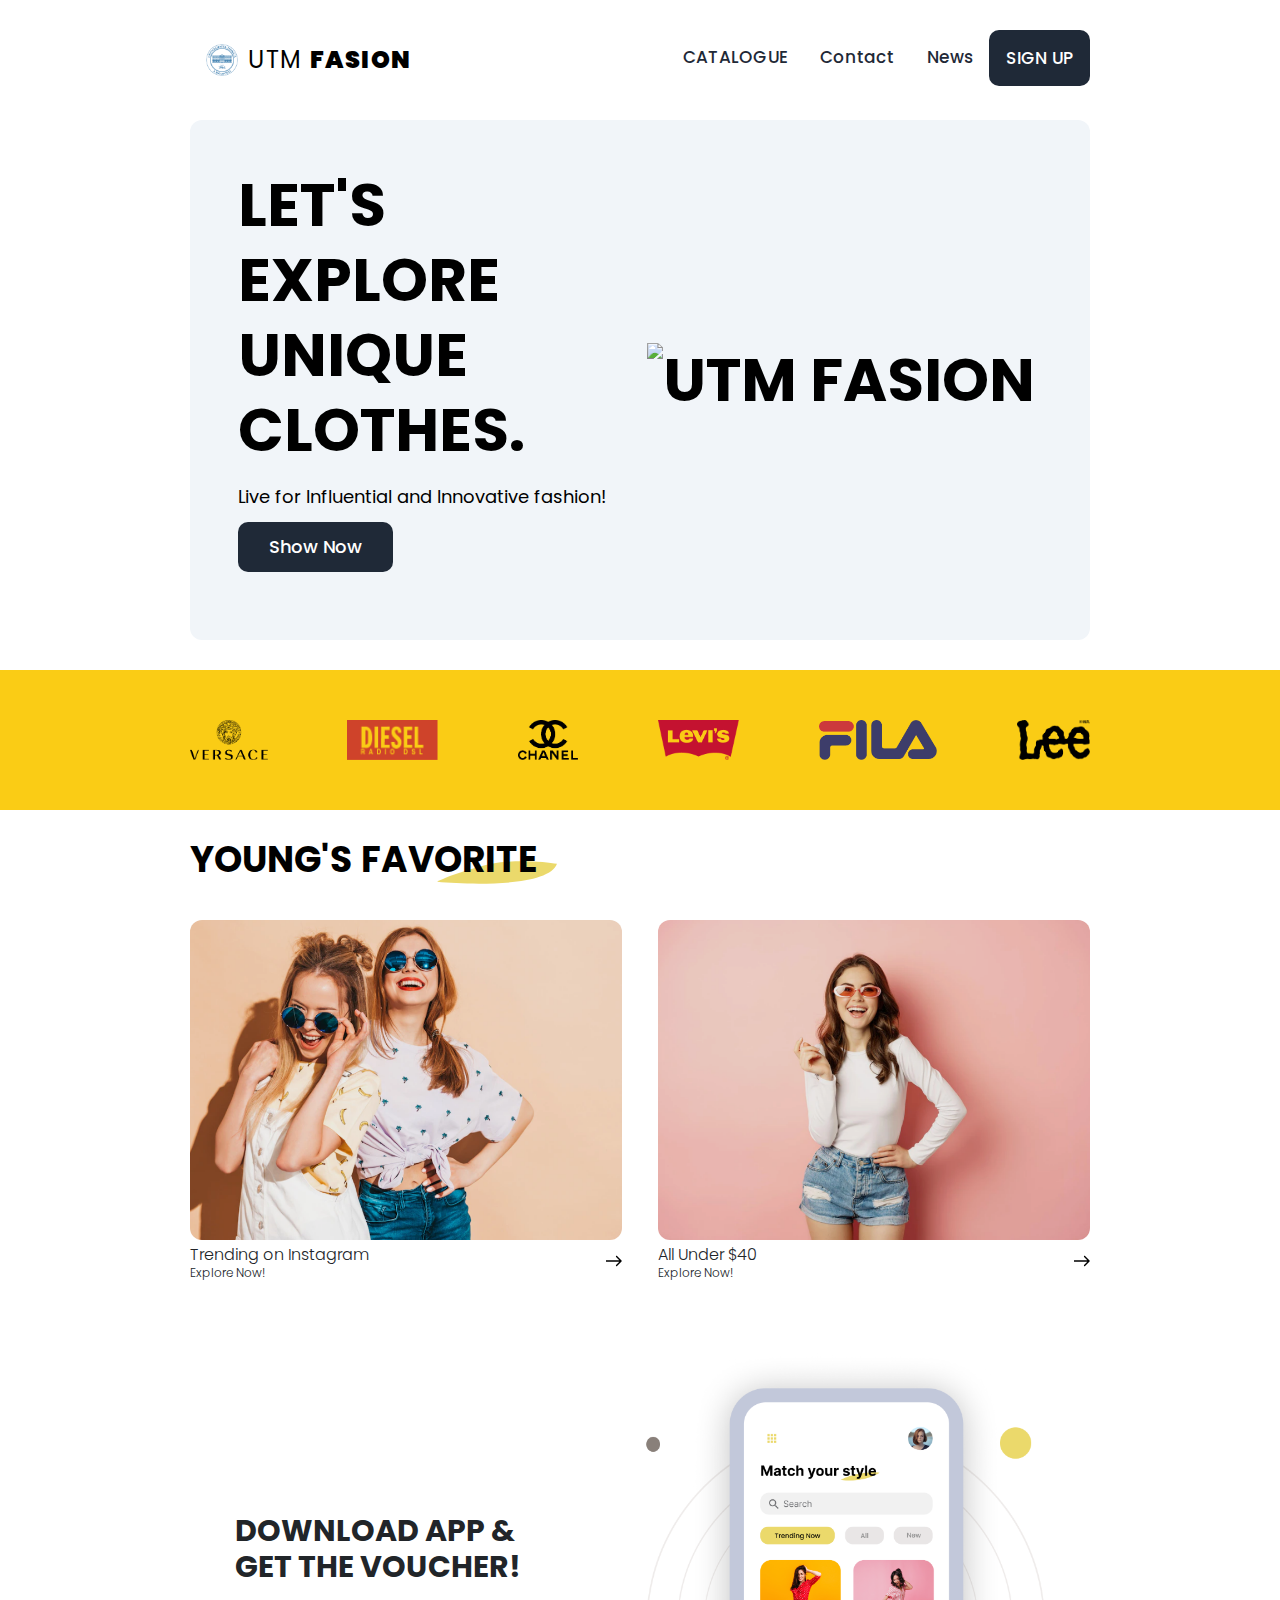
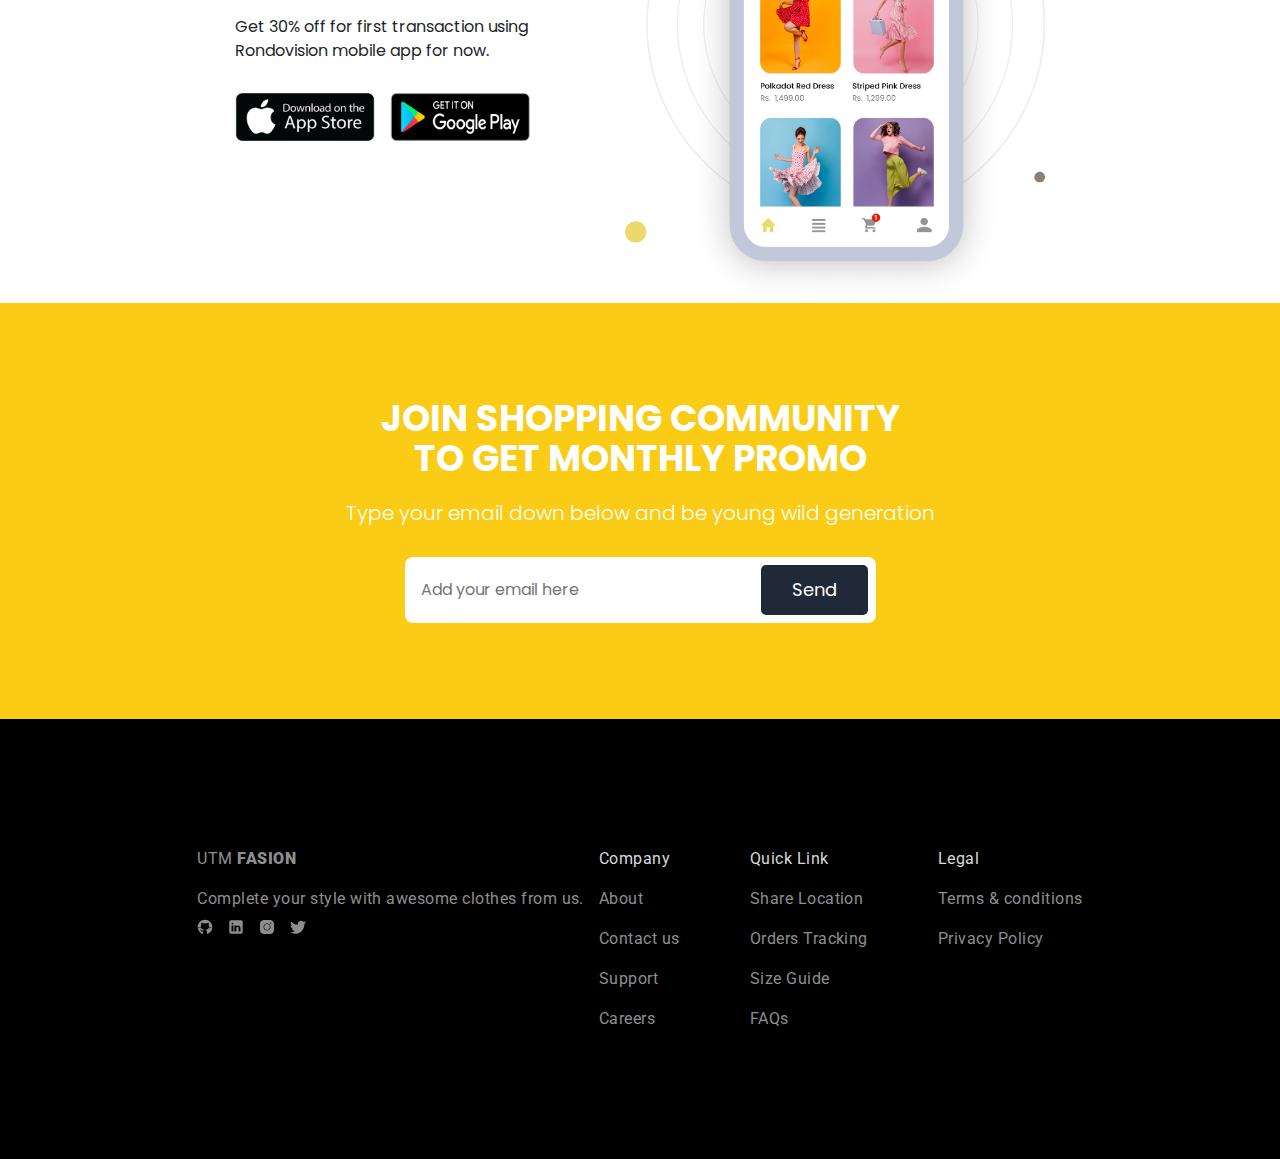
==== commit d22d46c1: "Merge 922a4588147c9105d057bbb5b3718d84dad60841 into c638ecc64f64fd1f734de1c735cefab93c977f00" ====
--- a/index.html
+++ b/index.html
@@ -1,206 +1,285 @@
-<!DOCTYPE html>
-<html lang="en">
+<!doctype html>
+<html>
+
 <head>
-    <meta charset="UTF-8">
-    <meta name="viewport" content="width=device-width, initial-scale=1">
-    <title>Simple Blog</title>
-    <link rel="stylesheet" href="reset.css" />
-    <link rel="stylesheet" href="https://stackpath.bootstrapcdn.com/bootstrap/4.5.2/css/bootstrap.min.css">
-    <link rel="stylesheet" href="style.css" />
+  <meta charset="UTF-8" />
+  <meta name="viewport" content="width=device-width, initial-scale=1.0" />
+  <title>Cristian Brinza FAF-212 Lab2</title>
+  <!-- CHANGE THESE VALUES -->
+  <link rel="stylesheet" href="css/reset.css" />
+  <link rel="stylesheet" href="css/style.css" />
+  <script src="js/script.js"></script>
+
+  <!-- Bootstrap CSS -->
+  <link rel="stylesheet" href="https://cdn.jsdelivr.net/npm/bootstrap@4.3.1/dist/css/bootstrap.min.css"
+    integrity="sha384-ggOyR0iXCbMQv3Xipma34MD+dH/1fQ784/j6cY/iJTQUOhcWr7x9JvoRxT2MZw1T" crossorigin="anonymous">
+
+
 </head>
+
 <body>
-    <nav class="navbar navbar-expand-lg navbar-dark bg-dark">
-        <a class="navbar-brand" href="#">Simple Blog</a>
-        <button class="navbar-toggler" type="button" data-toggle="collapse" data-target="#navbarSupportedContent" aria-controls="navbarSupportedContent" aria-expanded="false" aria-label="Toggle navigation">
-            <span class="navbar-toggler-icon"></span>
-        </button>
-
-        <div class="collapse navbar-collapse" id="navbarSupportedContent">
-            <ul class="navbar-nav ml-auto">
-                <li class="nav-item">
-                    <a class="nav-link" href="#main">Main</a>
-                </li>
-                <li class="nav-item">
-                    <a class="nav-link" href="#about">About</a>
-                </li>
-                <li class="nav-item">
-                    <a class="nav-link" href="#weeks-favorites">Contest</a>
-                </li>
-                <li class="nav-item">
-                    <a class="nav-link" href="#gallery">Gallery</a>
-                </li>
-                <li class="nav-item">
-                    <a class="nav-link" href="#login">Login</a>
-                </li>
-                <li class="nav-item">
-                    <a class="nav-link" href="#contact">Contacts</a>
-                </li>
-            </ul>
-        </div>
-    </nav>
-
-    <div class="space50"></div>
-
-    <main class="container">
-
-        <section id="main" class="blog-section">
-            <img src="main.jpg" alt="Main Image" class="img-fluid">        
-        </section>
-
-        <section id="about" class="blog-section">
-            <div class="row align-items-center">
-                <div class="col-md-6">
-                    <img src="about.jpg" alt="About Image" class="img-fluid rounded">
-                </div>
-                <div class="col-md-6">
-                    <h2>About Us</h2>
-                    <p>Meoworld is your destination for all things kitten! As the photographer behind the lens, I capture the charm and mischief of these adorable furballs. Join us for daily doses of cuteness and explore the world of kittens through our heartfelt snapshots. Paws and whiskers, Meoworid</p>
-                    <a href="#" class="btn btn-primary">Learn More</a>
-                </div>
-            </div>
-        </section>
-        
-        <section id="weeks-favorites" class="blog-section">
-            <h2>Week's Favorites</h2>
-            <div class="row">
-                <div class="col-md-3">
-                    <div class="card">
-                        <img src="rec1.jpg" alt="Favorite 1" class="card-img-top">
-                        <div class="card-body">
-                            <p class="card-text">This adorable kitten stole our hearts this week! Cast your vote below.</p>
-                            <button class="btn btn-primary">Vote</button>
-                        </div>
-                    </div>
-                </div>
-                <div class="col-md-3">
-                    <div class="card">
-                        <img src="rec2.jpg" alt="Favorite 2" class="card-img-top">
-                        <div class="card-body">
-                            <p class="card-text">This playful little furball brought smiles to our faces! Cast your vote below.</p>
-                            <button class="btn btn-primary">Vote</button>
-                        </div>
-                    </div>
-                </div>
-                <div class="col-md-3">
-                    <div class="card">
-                        <img src="rec3.jpg" alt="Favorite 3" class="card-img-top">
-                        <div class="card-body">
-                            <p class="card-text">Such elegance and grace! This kitten deserves your vote below.</p>
-                            <button class="btn btn-primary">Vote</button>
-                        </div>
-                    </div>
-                </div>
-                <div class="col-md-3">
-                    <div class="card">
-                        <img src="rec4.jpg" alt="Favorite 4" class="card-img-top">
-                        <div class="card-body">
-                            <p class="card-text">This adventurous kitten explored new heights! Cast your vote below.</p>
-                            <button class="btn btn-primary">Vote</button>
-                        </div>
-                    </div>
-                </div>
-            </div>
-        </section>
-        
-        <section id="gallery" class="blog-section">
-            <h2>Gallery</h2>
-            <div class="slideshow">
-                <input type="radio" id="slide1" name="slides" checked>
-                <input type="radio" id="slide2" name="slides">
-                <input type="radio" id="slide3" name="slides">
-                <input type="radio" id="slide4" name="slides">
-                <input type="radio" id="slide5" name="slides">
-                <input type="radio" id="slide6" name="slides">
-                <input type="radio" id="slide7" name="slides">
-                <input type="radio" id="slide8" name="slides">
-                <input type="radio" id="slide9" name="slides">
-        
-                <div class="slides">
-                    <div class="slide" id="s1">
-                        <img src="pic1.jpg" alt="Picture 1">
-                    </div>
-                    <div class="slide" id="s2">
-                        <img src="pic2.jpg" alt="Picture 2">
-                    </div>
-                    <div class="slide" id="s3">
-                        <img src="pic3.jpg" alt="Picture 3">
-                    </div>
-                    <div class="slide" id="s4">
-                        <img src="pic4.jpg" alt="Picture 4">
-                    </div>
-                    <div class="slide" id="s5">
-                        <img src="pic5.jpg" alt="Picture 5">
-                    </div>
-                    <div class="slide" id="s6">
-                        <img src="pic6.jpg" alt="Picture 6">
-                    </div>
-                    <div class="slide" id="s7">
-                        <img src="pic7.jpg" alt="Picture 7">
-                    </div>
-                    <div class="slide" id="s8">
-                        <img src="pic8.jpg" alt="Picture 8">
-                    </div>
-                    <div class="slide" id="s9">
-                        <img src="pic9.jpg" alt="Picture 9">
-                    </div>
-                </div>
-        
-                <label for="slide3" class="prev">&#10094;</label>
-                <label for="slide2" class="next">&#10095;</label>
-            </div>
-            <a href="#" class="cta-btn">See More</a>
-        </section>
-        
-        <section id="login" class="blog-section fancy-login">
-            <h2 class="login-heading">Be a part of our family</h2>
-            <div class="login-content">
-                <img src="paw1.png" alt="Left Image" class="login-image">
-                <form action="/login" method="post" class="login-form">
-                    <label for="username">Username:</label>
-                    <input type="text" id="username" name="username" required><br><br>
-                    
-                    <label for="password">Password:</label>
-                    <input type="password" id="password" name="password" required><br><br>
-                    
-                    <input type="submit" value="Login">
-                </form>
-                <img src="paw2.png" alt="Right Image" class="login-image">
-            </div>
-        </section>
-        
-        <section id="contact" class="blog-section">
-            <h2 class="contact-heading">Contact Us</h2>
-            <div class="contact-content">
-                <div class="contact-info">
-                    <div class="contact-details">
-                        <p class="phone-number">Phone: +1 (123) 456-7890</p>
-                        <a href="https://www.instagram.com/meoworid" target="_blank" class="instagram-logo">
-                            <img src="insta.jpg" alt="Instagram Logo"> <!-- Instagram logo -->
-                        </a>
-                    </div>
-                    <div class="message-box">
-                        <textarea placeholder="Type your message here..."></textarea> <!-- Message box -->
-                        <button class="send-message-btn">Send</button> <!-- Button to send message -->
-                    </div>
-                </div>
-            </div>
-        </section>
-        <div class="mobile-only-section">
-            <img src="mobile_content.png" alt="Mobile Image">
-        </div>
-        
-        <div class="mascot-container">
-            <div class="mascot"></div>
-            <div class="tooltip">Welcome! Hover over me for more information.</div>
-        </div>
-    
-    </main>
-
-    <footer class="bg-dark text-white text-center py-3">
-        <p>&copy; 2024 Simple Blog. All rights reserved.</p>
-    </footer>
-    <script src="https://code.jquery.com/jquery-3.5.1.slim.min.js"></script>
-    <script src="https://cdn.jsdelivr.net/npm/@popperjs/core@2.5.4/dist/umd/popper.min.js"></script>
-    <script src="https://stackpath.bootstrapcdn.com/bootstrap/4.5.2/js/bootstrap.min.js"></script>
+
+  <svg id="call" xmlns="http://www.w3.org/2000/svg" width="75" height="75" viewBox="0 0 75 75" fill="none">
+    <rect width="75" height="75" rx="37.5" fill="#78C144" />
+    <path
+      d="M34.6215 34.8068L37.2569 32.3922C37.9775 31.7307 38.484 30.869 38.7114 29.9176C38.9387 28.9662 38.8766 27.9685 38.5329 27.0527L37.409 24.0516C36.9892 22.9313 36.1579 22.0131 35.0847 21.4842C34.0115 20.9554 32.777 20.8556 31.6327 21.2052C27.4219 22.4935 24.1853 26.4073 25.1816 31.0549C25.8367 34.1124 27.0907 37.9502 29.466 42.0334C31.8462 46.1264 34.565 49.1495 36.8962 51.2745C40.415 54.4768 45.4454 53.6768 48.682 50.6586C49.5496 49.8497 50.076 48.7403 50.154 47.5567C50.2319 46.373 49.8556 45.2042 49.1016 44.2884L47.0404 41.7855C46.4187 41.0286 45.5848 40.4751 44.6459 40.1961C43.707 39.9171 42.7061 39.9254 41.772 40.22L38.366 41.2923C37.4865 40.3846 36.7157 39.3774 36.0692 38.2913C35.4453 37.1928 34.9591 36.0217 34.6215 34.8044"
+      fill="white" />
+  </svg>
+
+
+
+  <img id="mascot" style="display: none;" src="images/mascot.png" alt="Mascot" loading="lazy">
+  <div id="mascot_text" class="Poppins"> Hello, Wellcome</div>
+  <div id="topnav_outside">
+    <div class="topnav main" id="myTopnav">
+      <a class="logo d-flex align-items-center" href="#home"> <img id="topnav_logo" src="images/logo.png"
+          alt="UTM FASION"><span class="hide_on_small" loading="lazy">UTM</span>&nbsp;<span class="hide_on_small"
+          id="topnav_logo_bold"> FASION</span></a>
+      <a href="#about" class="fasion_btn split Poppins">SIGN UP</a>
+
+      <a href="#news" class="split">News</a>
+      <a href="#contact" class="split" onclick="scroll_top_div('subscribe')">Contact</a>
+      <a href="#news" class="split">CATALOGUE</a>
+      <a href="javascript:void(0);" class="icon" onclick="myFunction()">
+        <svg style="margin-right:30px; margin-top: 5px;" xmlns="http://www.w3.org/2000/svg" width="25" height="18"
+          viewBox="0 0 18 12" fill="none">
+          <path d="M0 12V10H18V12H0ZM0 7V5H18V7H0ZM0 2V0H18V2H0Z" fill="black" />
+        </svg>
+      </a>
+    </div>
+  </div>
+
+  </div>
+  <div class="main">
+    <div id="hero" class="Poppins d-flex border-box justify-content-between">
+      <div id="hero_left" class="d-flex">
+        <div>
+          <div>
+            <span> LET'S <br class="br_hide">EXPLORE </span><br class="br_hide">
+            <span>UNIQUE</span><br class="br_hide">
+            <span> CLOTHES. </span>
+          </div>
+
+
+          <div id="hero_small_text" class="line-height-normal">Live for Influential and Innovative fashion!</div>
+        </div>
+
+        <div class="fasion_btn btn_shop Poppins d-flex">
+          Show Now
+        </div>
+      </div>
+
+      <div id="hero_right">
+        <img id="hero_img" src="images/hero_img.png" alt="UTM FASION" loading="lazy">
+      </div>
+    </div>
+  </div>
+
+
+
+  <div id="companies">
+    <div class="main d-flex border-box justify-content-between" id="companies_inside">
+      <img class="companies_logos_img" src="images/versace.png" alt="versace" loading="lazy">
+      <img class="companies_logos_img" src="images/disel.png" alt="" loading="lazy">
+      <img class="companies_logos_img" src="images/chanell.png" alt="" loading="lazy">
+      <img class="companies_logos_img" src="images/levis.png" alt="" loading="lazy">
+      <img class="companies_logos_img" src="images/fila.png" alt="" loading="lazy">
+      <img class="companies_logos_img" src="images/lee.png" alt="" loading="lazy">
+
+
+
+
+    </div>
+  </div>
+
+
+
+
+
+  <div class="main">
+
+
+    <div id="young_title">
+      Young's Favorite
+      <svg id="young_svg" width="120" height="25" viewBox="0 0 186 35" fill="none" xmlns="http://www.w3.org/2000/svg">
+        <path
+          d="M84 3.97549C65.3333 8.30883 22.4 19.9755 0 31.9755C56.6667 37.3088 173.2 39.1755 186 3.97549C168 0.975492 122.4 -3.22451 84 3.97549Z"
+          fill="#EBD96B"></path>
+      </svg>
+
+    </div>
+
+    <div id="young_inside" class="d-flex justify-content-between">
+
+      <div class="young_card">
+        <img class="young_inside_img" src="images/young_1.png" alt="UTM fashion" loading="lazy">
+
+        <div class="young_card_text d-flex Poppins align-items-center justify-content-between">
+          <div class="young_card_text_left d-flex">
+            <span class="young_card_text_left_top">Trending on Instagram</span>
+            <span class="young_card_text_left_bottom">Explore Now!</span>
+          </div>
+
+          <svg style="fill: #000;" width="1em" height="16" viewBox="0 0 34 24" fill="none"
+            xmlns="http://www.w3.org/2000/svg">
+            <path
+              d="M33.0607 13.0607C33.6464 12.4749 33.6464 11.5251 33.0607 10.9393L23.5147 1.3934C22.9289 0.807611 21.9792 0.807611 21.3934 1.3934C20.8076 1.97919 20.8076 2.92893 21.3934 3.51472L29.8787 12L21.3934 20.4853C20.8076 21.0711 20.8076 22.0208 21.3934 22.6066C21.9792 23.1924 22.9289 23.1924 23.5147 22.6066L33.0607 13.0607ZM0 13.5L32 13.5V10.5L0 10.5L0 13.5Z">
+            </path>
+          </svg>
+        </div>
+      </div>
+
+      <div class="young_card">
+        <img class="young_inside_img" src="images/young_2.png" alt="UTM fashion">
+
+        <div class="young_card_text d-flex Poppins align-items-center justify-content-between">
+          <div class="young_card_text_left d-flex">
+            <span class="young_card_text_left_top">All Under $40</span>
+            <span class="young_card_text_left_bottom">Explore Now!</span>
+          </div>
+
+          <svg style="fill: #000;" width="1em" height="16" viewBox="0 0 34 24" fill="none"
+            xmlns="http://www.w3.org/2000/svg">
+            <path
+              d="M33.0607 13.0607C33.6464 12.4749 33.6464 11.5251 33.0607 10.9393L23.5147 1.3934C22.9289 0.807611 21.9792 0.807611 21.3934 1.3934C20.8076 1.97919 20.8076 2.92893 21.3934 3.51472L29.8787 12L21.3934 20.4853C20.8076 21.0711 20.8076 22.0208 21.3934 22.6066C21.9792 23.1924 22.9289 23.1924 23.5147 22.6066L33.0607 13.0607ZM0 13.5L32 13.5V10.5L0 10.5L0 13.5Z">
+            </path>
+          </svg>
+        </div>
+
+
+      </div>
+
+
+    </div>
+
+
+    <div class="main d-flex justify-content-around align-items-center" id="app">
+
+      <div id="app_left">
+        <div id="app_title" class="Poppins">
+          DOWNLOAD APP &amp;
+          <br>
+          GET THE VOUCHER!
+        </div>
+
+        <p id="app_subtitle" class="Poppins">Get 30% off for first transaction using Rondovision mobile app for now.</p>
+        <div id="app_btns" class="d-flex">
+          <img class="app_btn" src="images/appstore.png" alt="appstore" loading="lazy">
+          <img class="app_btn" src="images/googleplay.png" alt="googleplay" loading="lazy">
+        </div>
+
+      </div>
+      <img id="app_img" src="images/app.png" alt="APP">
+
+    </div>
+
+  </div>
+
+  <div id="subscribe">
+
+    <div class="main d-flex align-items-center" id="subscribe_inside">
+
+
+      <div id="subscribe_text">
+        JOIN SHOPPING COMMUNITY TO GET MONTHLY PROMO
+      </div>
+      <div id="subscribe_subtext">
+        Type your email down below and be young wild generation
+      </div>
+
+      <form id="subscribe_form" class="d-flex">
+        <input type="email" placeholder="Add your email here" required="" id="subscribe_input"
+          class="Poppins border-box">
+        <button type="submit" class="subscribe_form_btn">Send</button>
+      </form>
+    </div>
+
+
+  </div>
+
+
+
+  <footer class="border-box">
+    <div class="main">
+      <div class="main d-flex justify-content-around" id="footer_inside">
+
+
+        <div class="footer_div">
+
+          <div id="footer_h1 Poppins">
+            UTM <span id="footer_logo_bold">FASION</span>
+          </div>
+          <div id="footer_h2 Poppins">
+            Complete your style with awesome clothes from us.
+          </div>
+          <div id="footer_icons" class="d-flex">
+            <svg class="text-2xl fill-current" xmlns="http://www.w3.org/2000/svg" viewBox="0 0 50 50" width="1em"
+              height="1em">
+              <path
+                d="M17.791,46.836C18.502,46.53,19,45.823,19,45v-5.4c0-0.197,0.016-0.402,0.041-0.61C19.027,38.994,19.014,38.997,19,39 c0,0-3,0-3.6,0c-1.5,0-2.8-0.6-3.4-1.8c-0.7-1.3-1-3.5-2.8-4.7C8.9,32.3,9.1,32,9.7,32c0.6,0.1,1.9,0.9,2.7,2c0.9,1.1,1.8,2,3.4,2 c2.487,0,3.82-0.125,4.622-0.555C21.356,34.056,22.649,33,24,33v-0.025c-5.668-0.182-9.289-2.066-10.975-4.975 c-3.665,0.042-6.856,0.405-8.677,0.707c-0.058-0.327-0.108-0.656-0.151-0.987c1.797-0.296,4.843-0.647,8.345-0.714 c-0.112-0.276-0.209-0.559-0.291-0.849c-3.511-0.178-6.541-0.039-8.187,0.097c-0.02-0.332-0.047-0.663-0.051-0.999 c1.649-0.135,4.597-0.27,8.018-0.111c-0.079-0.5-0.13-1.011-0.13-1.543c0-1.7,0.6-3.5,1.7-5c-0.5-1.7-1.2-5.3,0.2-6.6 c2.7,0,4.6,1.3,5.5,2.1C21,13.4,22.9,13,25,13s4,0.4,5.6,1.1c0.9-0.8,2.8-2.1,5.5-2.1c1.5,1.4,0.7,5,0.2,6.6c1.1,1.5,1.7,3.2,1.6,5 c0,0.484-0.045,0.951-0.11,1.409c3.499-0.172,6.527-0.034,8.204,0.102c-0.002,0.337-0.033,0.666-0.051,0.999 c-1.671-0.138-4.775-0.28-8.359-0.089c-0.089,0.336-0.197,0.663-0.325,0.98c3.546,0.046,6.665,0.389,8.548,0.689 c-0.043,0.332-0.093,0.661-0.151,0.987c-1.912-0.306-5.171-0.664-8.879-0.682C35.112,30.873,31.557,32.75,26,32.969V33 c2.6,0,5,3.9,5,6.6V45c0,0.823,0.498,1.53,1.209,1.836C41.37,43.804,48,35.164,48,25C48,12.318,37.683,2,25,2S2,12.318,2,25 C2,35.164,8.63,43.804,17.791,46.836z">
+              </path>
+            </svg>
+            <svg class="text-2xl fill-current" xmlns="http://www.w3.org/2000/svg" viewBox="0 0 50 50" width="1em"
+              height="1em">
+              <path
+                d="M41,4H9C6.24,4,4,6.24,4,9v32c0,2.76,2.24,5,5,5h32c2.76,0,5-2.24,5-5V9C46,6.24,43.76,4,41,4z M17,20v19h-6V20H17z M11,14.47c0-1.4,1.2-2.47,3-2.47s2.93,1.07,3,2.47c0,1.4-1.12,2.53-3,2.53C12.2,17,11,15.87,11,14.47z M39,39h-6c0,0,0-9.26,0-10 c0-2-1-4-3.5-4.04h-0.08C27,24.96,26,27.02,26,29c0,0.91,0,10,0,10h-6V20h6v2.56c0,0,1.93-2.56,5.81-2.56 c3.97,0,7.19,2.73,7.19,8.26V39z">
+              </path>
+            </svg>
+            <svg class="text-2xl fill-current" xmlns="http://www.w3.org/2000/svg" viewBox="0 0 50 50" width="1em"
+              height="1em">
+              <path
+                d="M 16 3 C 8.83 3 3 8.83 3 16 L 3 34 C 3 41.17 8.83 47 16 47 L 34 47 C 41.17 47 47 41.17 47 34 L 47 16 C 47 8.83 41.17 3 34 3 L 16 3 z M 37 11 C 38.1 11 39 11.9 39 13 C 39 14.1 38.1 15 37 15 C 35.9 15 35 14.1 35 13 C 35 11.9 35.9 11 37 11 z M 25 14 C 31.07 14 36 18.93 36 25 C 36 31.07 31.07 36 25 36 C 18.93 36 14 31.07 14 25 C 14 18.93 18.93 14 25 14 z M 25 16 C 20.04 16 16 20.04 16 25 C 16 29.96 20.04 34 25 34 C 29.96 34 34 29.96 34 25 C 34 20.04 29.96 16 25 16 z">
+              </path>
+            </svg>
+            <svg class="text-2xl fill-current" xmlns="http://www.w3.org/2000/svg" viewBox="0 0 50 50" width="1em"
+              height="1em">
+              <path
+                d="M 50.0625 10.4375 C 48.214844 11.257813 46.234375 11.808594 44.152344 12.058594 C 46.277344 10.785156 47.910156 8.769531 48.675781 6.371094 C 46.691406 7.546875 44.484375 8.402344 42.144531 8.863281 C 40.269531 6.863281 37.597656 5.617188 34.640625 5.617188 C 28.960938 5.617188 24.355469 10.21875 24.355469 15.898438 C 24.355469 16.703125 24.449219 17.488281 24.625 18.242188 C 16.078125 17.8125 8.503906 13.71875 3.429688 7.496094 C 2.542969 9.019531 2.039063 10.785156 2.039063 12.667969 C 2.039063 16.234375 3.851563 19.382813 6.613281 21.230469 C 4.925781 21.175781 3.339844 20.710938 1.953125 19.941406 C 1.953125 19.984375 1.953125 20.027344 1.953125 20.070313 C 1.953125 25.054688 5.5 29.207031 10.199219 30.15625 C 9.339844 30.390625 8.429688 30.515625 7.492188 30.515625 C 6.828125 30.515625 6.183594 30.453125 5.554688 30.328125 C 6.867188 34.410156 10.664063 37.390625 15.160156 37.472656 C 11.644531 40.230469 7.210938 41.871094 2.390625 41.871094 C 1.558594 41.871094 0.742188 41.824219 -0.0585938 41.726563 C 4.488281 44.648438 9.894531 46.347656 15.703125 46.347656 C 34.617188 46.347656 44.960938 30.679688 44.960938 17.09375 C 44.960938 16.648438 44.949219 16.199219 44.933594 15.761719 C 46.941406 14.3125 48.683594 12.5 50.0625 10.4375 Z">
+              </path>
+            </svg>
+          </div>
+        </div>
+
+        <div id="footer_right" class="d-flex justify-content-between">
+
+          <div>
+            <div class="footer_title">Company</div>
+            <div>About</div>
+            <div>Contact us</div>
+            <div>Support</div>
+            <div>Careers</div>
+
+          </div>
+          <div>
+            <div class="footer_title">Quick Link</div>
+            <div>Share Location</div>
+            <div>Orders Tracking</div>
+            <div>Size Guide</div>
+            <div>FAQs</div>
+
+          </div>
+          <div>
+            <div class="footer_title">Legal</div>
+            <div>Terms & conditions</div>
+            <div>Privacy Policy</div>
+
+          </div>
+        </div>
+      </div>
+    </div>
+  </footer>
+
+  <!-- Optional JavaScript -->
+  <!-- jQuery first, then Popper.js, then Bootstrap JS -->
+  <script src="https://code.jquery.com/jquery-3.3.1.slim.min.js"
+    integrity="sha384-q8i/X+965DzO0rT7abK41JStQIAqVgRVzpbzo5smXKp4YfRvH+8abtTE1Pi6jizo"
+    crossorigin="anonymous"></script>
+  <script src="https://cdn.jsdelivr.net/npm/popper.js@1.14.7/dist/umd/popper.min.js"
+    integrity="sha384-UO2eT0CpHqdSJQ6hJty5KVphtPhzWj9WO1clHTMGa3JDZwrnQq4sF86dIHNDz0W1"
+    crossorigin="anonymous"></script>
+  <script src="https://cdn.jsdelivr.net/npm/bootstrap@4.3.1/dist/js/bootstrap.min.js"
+    integrity="sha384-JjSmVgyd0p3pXB1rRibZUAYoIIy6OrQ6VrjIEaFf/nJGzIxFDsf4x0xIM+B07jRM"
+    crossorigin="anonymous"></script>
 </body>
-</html>
+
+</html>--- a/css/style.css
+++ b/css/style.css
@@ -0,0 +1,701 @@
+@import url("https://fonts.googleapis.com/css?family=Inter");
+@import url("https://fonts.googleapis.com/css2?family=Poppins:ital,wght@0,100;0,200;0,300;0,400;0,500;0,600;0,700;0,800;0,900;1,100;1,200;1,300;1,400;1,500;1,600;1,700;1,800;1,900&display=swap");
+@import url("https://fonts.googleapis.com/css2?family=Roboto:ital,wght@0,100;0,300;0,400;0,500;0,700;0,900;1,100;1,300;1,400;1,500;1,700;1,900&display=swap");
+
+body {
+  margin: 0;
+  font-family: Arial, Helvetica, sans-serif;
+  position: relative;
+}
+.Poppins {
+  font-family: Poppins;
+}
+.fasion_btn {
+  color: #fff !important;
+  font-size: 30px;
+  font-style: normal;
+  font-weight: 500;
+  line-height: normal;
+  letter-spacing: -1.5px;
+  border-radius: 10px;
+  background: rgb(31 41 55);
+  padding: 20px 40px;
+  border: 1px solid transparent;
+}
+
+.fasion_btn:hover {
+  color: rgb(31 41 55) !important;
+  background-color: white !important;
+  border: 1px solid rgb(31 41 55);
+}
+
+.main {
+  max-width: 1240px;
+  margin: 0 auto;
+}
+
+.topnav {
+  overflow: hidden;
+  background-color: white;
+  padding-top: 30px;
+  padding-bottom: 30px;
+}
+#call {
+  display: none;
+}
+
+#topnav_outside {
+  width: 100%;
+  background-color: white;
+  position: sticky;
+  top: 0;
+}
+
+.topnav a {
+  float: left;
+  color: rgb(31 41 55);
+  font-family: Poppins;
+  font-size: 22px;
+  font-style: normal;
+  font-weight: 500;
+  line-height: normal;
+  letter-spacing: 0.22px;
+  text-align: center;
+  padding: 14px 16px;
+  text-decoration: none;
+  font-size: 17px;
+
+  text-align: center;
+  display: flex;
+  align-items: center;
+}
+
+/* Create a right-aligned (split) link inside the navigation bar */
+.topnav a.split {
+  float: right;
+}
+
+.topnav .logo {
+  text-align: center;
+  display: flex;
+  align-items: center;
+  color: #000;
+  font-family: Poppins;
+  font-size: 1.5rem;
+  line-height: 2rem;
+  font-style: normal;
+  font-weight: 400;
+  letter-spacing: 1.2px;
+}
+
+#topnav_logo_bold {
+  font-weight: 900;
+}
+
+#topnav_logo {
+  height: 2rem;
+  width: auto;
+  margin-right: 10px;
+}
+.topnav .icon {
+  display: none;
+}
+
+@media screen and (max-width: 950px) {
+  .topnav a:not(:first-child) {
+    display: none;
+  }
+  .topnav a.icon {
+    float: right;
+    display: block;
+  }
+}
+
+@media screen and (max-width: 950px) {
+  .topnav.responsive {
+    position: relative;
+    width: 98vw;
+    margin: 30px auto;
+  }
+  .topnav.responsive .icon {
+    position: absolute;
+    right: 0;
+    top: 0;
+  }
+  .topnav.responsive a {
+    float: none;
+    display: block;
+    text-align: left;
+  }
+}
+
+footer {
+  width: 100%;
+  background: #000;
+  color: #fff;
+  padding: 120px 0;
+  color: #8e8e8e;
+  font-family: Roboto;
+  font-size: 1rem;
+  font-style: normal;
+  font-weight: 400;
+  line-height: 40px; /* 166.667% */
+  letter-spacing: 0.48px;
+}
+
+.border-box {
+  box-sizing: border-box;
+}
+
+.fill-current {
+  fill: currentColor;
+}
+#footer_logo_bold {
+  font-weight: 900;
+}
+
+#footer_h1 {
+  color: #fff;
+  font-style: normal;
+  font-weight: 400;
+
+  letter-spacing: 1.2px;
+  font-size: 1.5rem;
+  line-height: 2rem;
+}
+
+#footer_h2 {
+  color: #8e8e8e;
+  font-size: 1rem;
+  font-style: normal;
+  font-weight: 400;
+  line-height: 24px;
+  letter-spacing: 0.48px;
+  margin: 32px 0;
+  max-width: 20rem;
+}
+
+#footer_icons {
+  display: flex;
+  gap: 15px;
+}
+
+#footer_div {
+  max-width: 250px;
+}
+
+#footer_right {
+  gap: 70px;
+  display: flex;
+}
+
+.footer_title {
+  color: #d9d9d9;
+}
+
+#hero {
+  width: 100%;
+  padding-left: 3rem;
+  padding-right: 3rem;
+  background-color: rgb(241 245 249);
+  padding-top: 3rem;
+  padding-bottom: 3rem;
+  border-radius: 0.75rem;
+  -webkit-border-radius: 0.75rem;
+  -moz-border-radius: 0.75rem;
+  -ms-border-radius: 0.75rem;
+  -o-border-radius: 0.75rem;
+  line-height: 1.25;
+  font-weight: 700;
+  font-size: 3.75rem;
+  color: #000;
+  margin-bottom: 30px;
+}
+
+#hero_left {
+  gap: 1rem;
+
+  flex-direction: column;
+  align-items: flex-start;
+}
+.line-height-normal {
+  line-height: 1;
+}
+#hero_small_text {
+  font-size: 1.125rem;
+
+  font-weight: 400;
+  margin-top: 20px;
+}
+
+.btn_shop {
+  font-size: 1.125rem;
+  line-height: 1.75rem;
+  letter-spacing: normal;
+  justify-content: center;
+  align-items: center;
+  padding: 10px 30px;
+  margin-bottom: 1.25rem;
+}
+
+#hero_img {
+  max-height: 32rem;
+}
+
+#hero_right {
+  width: 50%;
+  display: flex;
+}
+
+#companies {
+  background-color: rgb(250, 204, 21);
+  width: 100%;
+  margin: 30px 0;
+  padding: 50px 0;
+}
+
+.companies_logos_img {
+  height: 60px;
+}
+
+#young_title {
+  font-weight: 700;
+  font-size: 2.25rem;
+  line-height: 2.5rem;
+  font-family: Poppins;
+  color: #000;
+  text-transform: uppercase;
+}
+
+#young_svg {
+  margin-left: -100px;
+  margin-top: 20px;
+  position: absolute;
+  z-index: -3;
+}
+
+#young_inside {
+  margin: 2.5rem 0;
+  align-items: center;
+}
+.young_inside_img {
+  width: 100%;
+  height: 20rem;
+  border-radius: 0.75rem;
+  -webkit-border-radius: 0.75rem;
+  -moz-border-radius: 0.75rem;
+  -ms-border-radius: 0.75rem;
+  -o-border-radius: 0.75rem;
+  object-fit: cover;
+  object-position: top;
+}
+
+.young_card {
+  width: 48%;
+  margin-bottom: 30px;
+}
+
+.young_card_text {
+  font-family: Poppins;
+  font-weight: 300;
+}
+
+.young_card_text_left {
+  margin-top: 5px;
+  flex-direction: column;
+}
+.young_card_text_left_top {
+  font-size: 1rem;
+  line-height: 1.25rem;
+}
+
+.young_card_text_left_bottom {
+  font-size: 0.75rem;
+  line-height: 1rem;
+}
+
+#subscribe {
+  width: 100%;
+  background-color: #facc15;
+  padding-top: 6rem;
+  padding-bottom: 6rem;
+}
+
+#subscribe_text {
+  font-weight: 500;
+  color: #fff;
+  font-size: 2.25rem;
+  line-height: 2.5rem;
+  font-family: Poppins;
+  font-weight: 700;
+
+  max-width: 36rem;
+  width: 100%;
+  text-align: center;
+  margin-bottom: 20px;
+}
+
+#subscribe_subtext {
+  font-weight: 500;
+  color: #fff;
+  font-size: 1.25rem;
+  line-height: 1.75rem;
+  font-family: Poppins;
+  font-weight: 300;
+  text-align: center;
+  width: 100%;
+
+  margin-bottom: 30px;
+}
+
+#subscribe_inside {
+  flex-direction: column;
+}
+
+#subscribe_form {
+  gap: 1rem;
+  margin-left: auto;
+  margin-right: auto;
+  background-color: #fff;
+  border-radius: 0.5rem;
+  -webkit-border-radius: 0.5rem;
+  -moz-border-radius: 0.5rem;
+  -ms-border-radius: 0.5rem;
+  -o-border-radius: 0.5rem;
+  padding: 0.5rem;
+}
+
+.subscribe_form_btn {
+  font-size: 1.125rem;
+  line-height: 1.75rem;
+  letter-spacing: normal;
+  padding: 10px 30px;
+  color: #fff !important;
+  font-family: Poppins;
+  border-radius: 5px;
+  background: rgb(31 41 55);
+  border: 1px solid transparent;
+  -webkit-border-radius: 5px;
+  -moz-border-radius: 5px;
+  -ms-border-radius: 5px;
+  -o-border-radius: 5px;
+}
+
+#subscribe_input {
+  padding-left: 0.5rem;
+  padding-right: 0.5rem;
+  background-color: transparent;
+  color: #f1f1f1;
+  border-width: 0;
+  border-style: solid;
+  border-color: #e5e7eb;
+  border-radius: 5px;
+  font-size: 1rem;
+}
+
+#app {
+  font-size: 1.875rem;
+  line-height: 2.25rem;
+}
+
+#app_title {
+  font-weight: 700;
+  font-size: 1.875rem;
+  line-height: 2.25rem;
+}
+
+#app_img {
+  width: 420px;
+}
+
+#app_btns {
+  gap: 15px;
+}
+
+.app_btn {
+  width: 140px;
+  height: auto;
+}
+#app_subtitle {
+  font-weight: 400;
+  font-size: 1rem;
+  line-height: 1.5rem;
+  max-width: 300px;
+  margin: 30px 0;
+}
+
+#mascot {
+  position: fixed;
+  right: 20px;
+  bottom: 100px;
+  width: 200px; /* Adjust as needed */
+  height: auto;
+  z-index: 1000; /* Ensures it stays on top */
+}
+
+/* Enhanced shake animation for greater visibility */
+@keyframes shake {
+  0%,
+  100% {
+    transform: translateX(0);
+  }
+  10%,
+  30%,
+  50%,
+  70%,
+  90% {
+    transform: translateX(-20px);
+  }
+  20%,
+  40%,
+  60%,
+  80% {
+    transform: translateX(20px);
+  }
+}
+
+/* Pulse animation */
+@keyframes pulse {
+  0% {
+    transform: scale(1);
+  }
+  50% {
+    transform: scale(1.1);
+  }
+  100% {
+    transform: scale(1);
+  }
+}
+
+/* Fade in and fade out animations */
+@keyframes fadeIn {
+  from {
+    opacity: 0;
+  }
+  to {
+    opacity: 1;
+  }
+}
+
+@keyframes fadeOut {
+  from {
+    opacity: 1;
+  }
+  to {
+    opacity: 0;
+  }
+}
+
+/* Updated animations with animation-fill-mode for compatibility */
+#mascot.shake {
+  animation: shake 0.8s ease-in-out;
+  animation-fill-mode: both; /* Keeps the element in the final state of animation */
+}
+
+#mascot.pulse {
+  animation: pulse 2s infinite;
+  animation-fill-mode: both;
+}
+
+#mascot.fadeIn {
+  animation: fadeIn 2s ease-in-out;
+  animation-fill-mode: forwards; /* Ensures the element remains visible after fading in */
+}
+
+#mascot.fadeOut {
+  animation: fadeOut 2s ease-in-out;
+  animation-fill-mode: forwards; /* Ensures the element remains hidden after fading out */
+}
+
+#mascot_text {
+  position: fixed;
+  right: 140px;
+  bottom: 270px;
+  width: 250px;
+  height: auto;
+  z-index: 1000;
+  color: #000;
+  background: #fff;
+  padding: 5px 10px;
+  width: 190px;
+  font-size: 20px;
+  font-weight: 400px;
+  display: none;
+  border-radius: 5px;
+  -webkit-border-radius: 5px;
+  -moz-border-radius: 5px;
+  -ms-border-radius: 5px;
+  -o-border-radius: 5px;
+}
+
+#mascot:hover + #mascot_text {
+  display: block;
+}
+
+@media (max-width: 1300px) {
+  .companies_logos_img {
+    height: 40px;
+  }
+
+  .main {
+    max-width: 900px;
+  }
+
+  #hero_img {
+    max-height: 25rem;
+  }
+  #hero_right {
+    align-items: center;
+    justify-content: center;
+  }
+}
+
+@media (max-width: 950px) {
+  .br_hide {
+    display: none;
+  }
+
+  #hero {
+    justify-content: center;
+    flex-direction: column;
+    align-items: center;
+    text-align: center;
+    width: 96vw;
+    margin-left: auto;
+    margin-right: auto;
+  }
+  #hero_left {
+    align-items: center;
+  }
+  #companies_inside {
+    justify-content: space-around;
+    gap: 40px;
+    padding: 50px;
+    flex-wrap: wrap;
+    flex-direction: row;
+  }
+
+  footer {
+    padding-left: 20px;
+    padding-right: 20px;
+  }
+  #footer_inside {
+    flex-direction: column-reverse;
+    gap: 60px;
+    align-items: center;
+    max-width: 550px;
+    width: 100%;
+  }
+  .footer_div {
+    display: flex;
+    flex-direction: column;
+    align-items: flex-start;
+    width: 100%;
+  }
+  #footer_h2 {
+    margin: 5px 0 10px 0;
+  }
+  #footer_right {
+    width: 100%;
+    align-items: flex-start;
+  }
+
+  #young_inside {
+    flex-direction: column;
+  }
+
+  .young_card {
+    width: 70%;
+  }
+
+  #young_title {
+    width: 70%;
+    margin-left: auto;
+    margin-right: auto;
+  }
+}
+
+@media (max-width: 750px) {
+  #app {
+    flex-direction: column;
+    gap: 20px;
+  }
+
+  #call {
+    display: block;
+    position: fixed;
+    right: 20px;
+    bottom: 20px;
+  }
+}
+@media (max-width: 650px) {
+  .young_card {
+    width: 90%;
+  }
+  #young_title {
+    width: 90%;
+    margin-left: auto;
+    margin-right: auto;
+  }
+  #hero {
+    padding-left: 1rem;
+    padding-right: 1rem;
+  }
+
+  #footer_right {
+    display: flex;
+    flex-direction: row;
+    flex-wrap: wrap;
+    width: 100%;
+    align-items: center;
+    gap: 30px;
+  }
+
+  .footer_div,
+  #footer_h2 {
+    align-items: center;
+  }
+
+  footer {
+    padding-left: 30px;
+    padding-right: 30px;
+  }
+
+  #hero_img {
+    max-width: 80vw;
+  }
+
+  #app_img {
+    max-width: 90vw;
+    margin-right: auto;
+    margin-left: auto;
+  }
+
+  #subscribe_input {
+    max-width: 30vw;
+  }
+}
+
+@media (max-width: 400px) {
+  .hide_on_small {
+    display: none;
+  }
+}
+
+@media (max-width: 350px) {
+  #mascot_text {
+    right: 80px;
+    bottom: 270px;
+  }
+}
+
+@media (max-width: 300px) {
+  #mascot_text {
+    right: 40px;
+    bottom: 270px;
+  }
+  #app_btns {
+    flex-direction: column;
+    align-items: center;
+  }
+}
